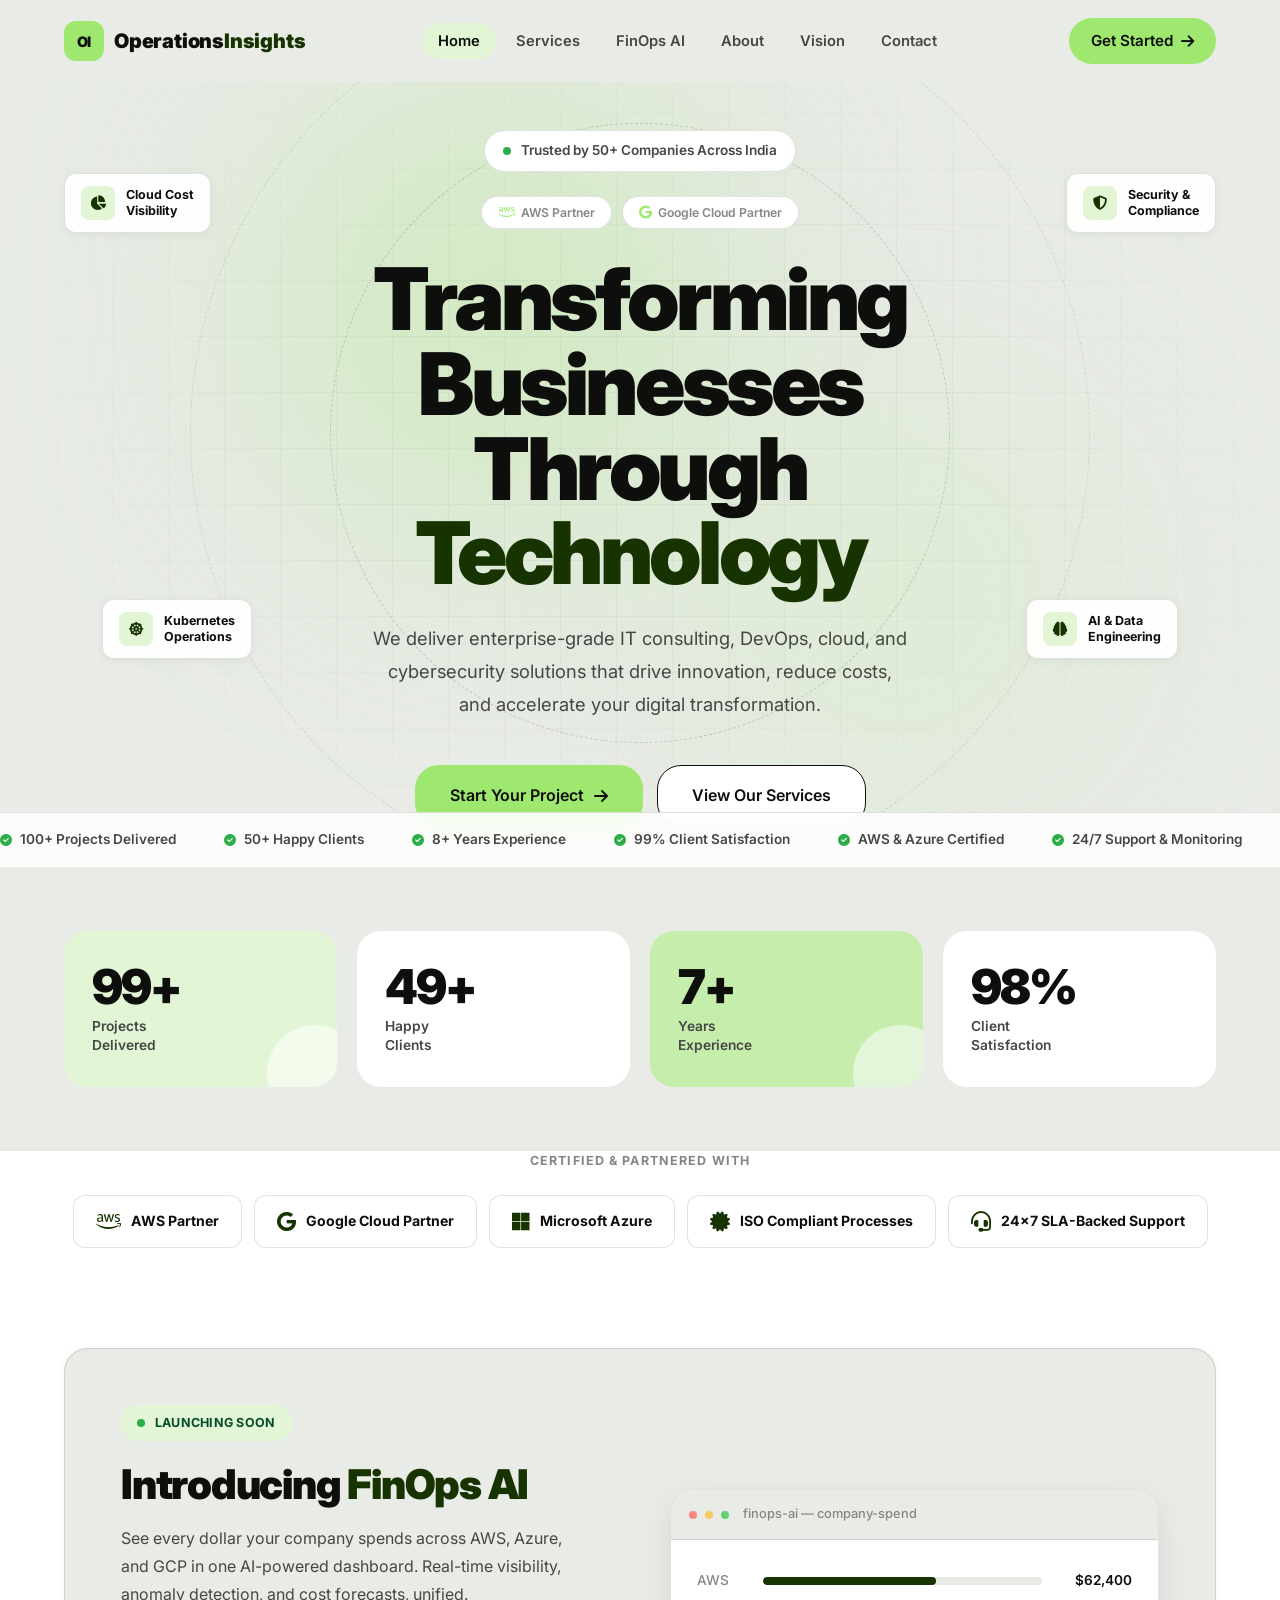
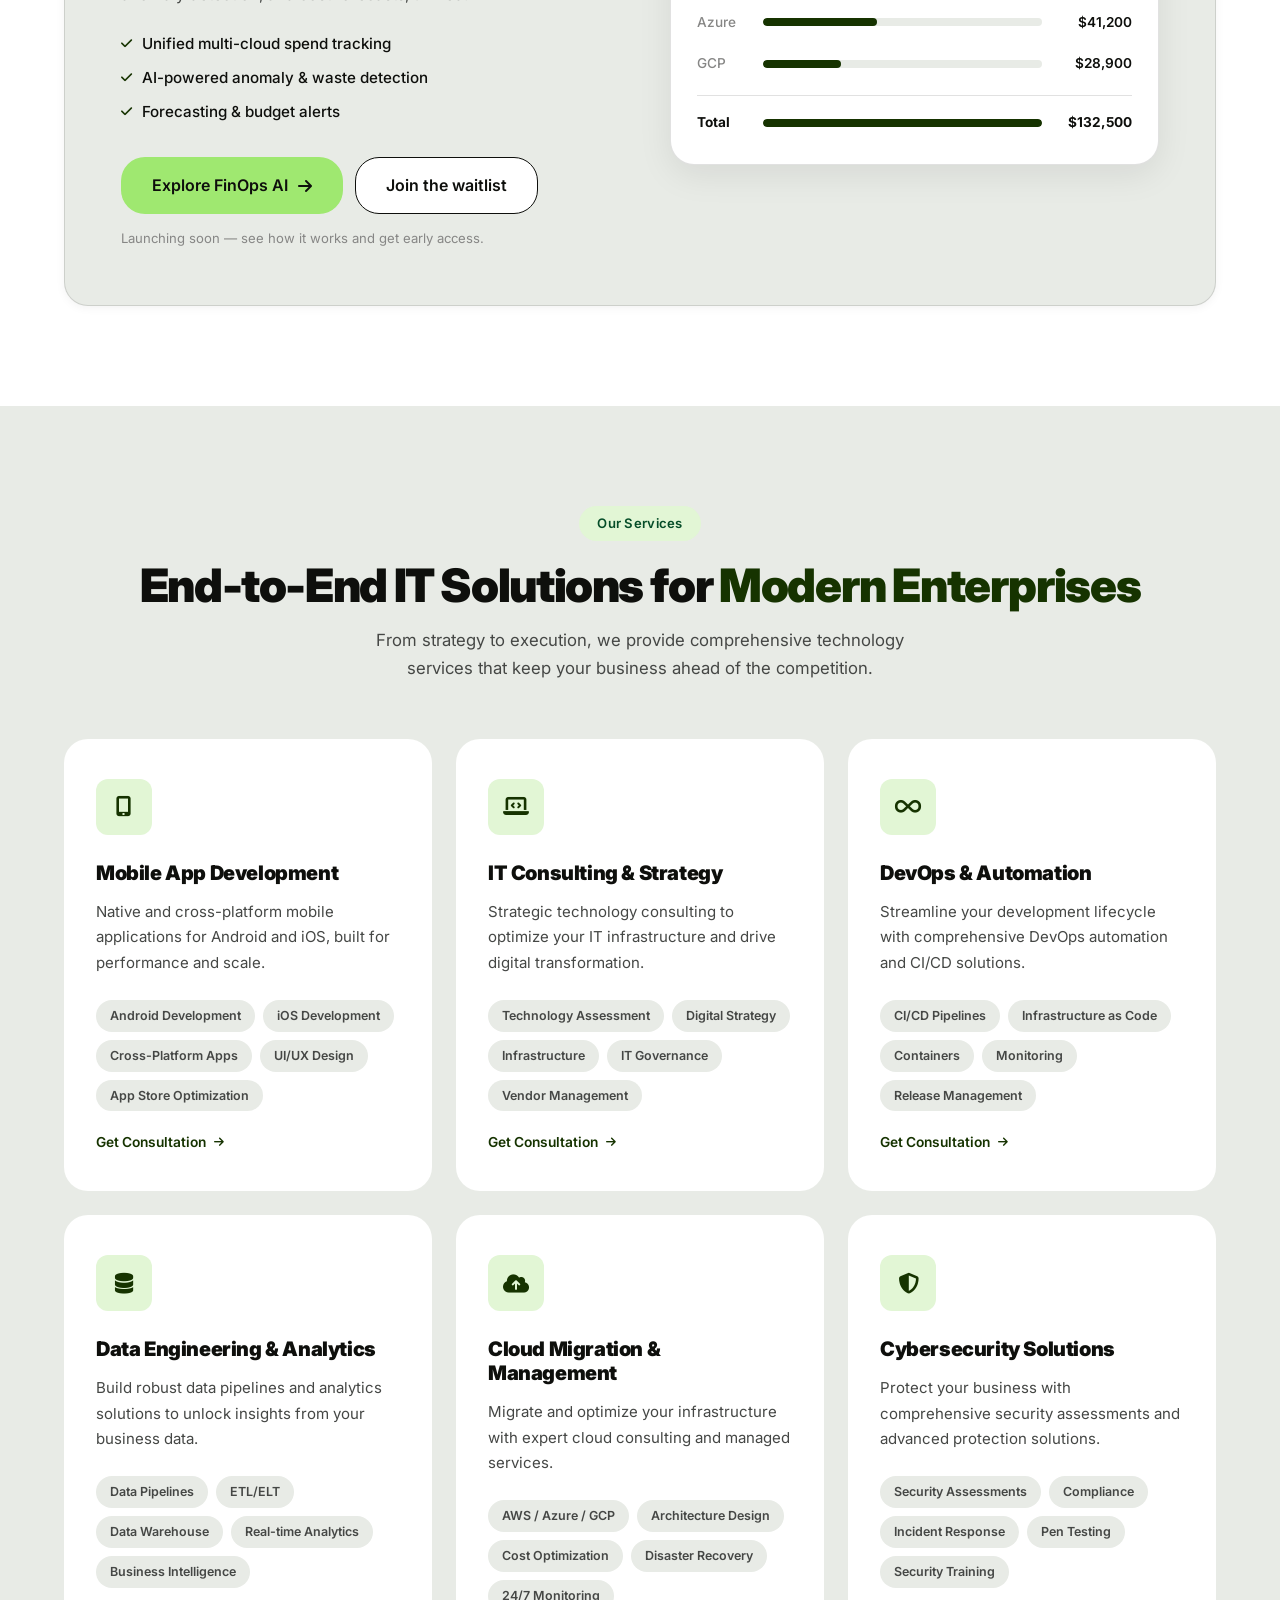
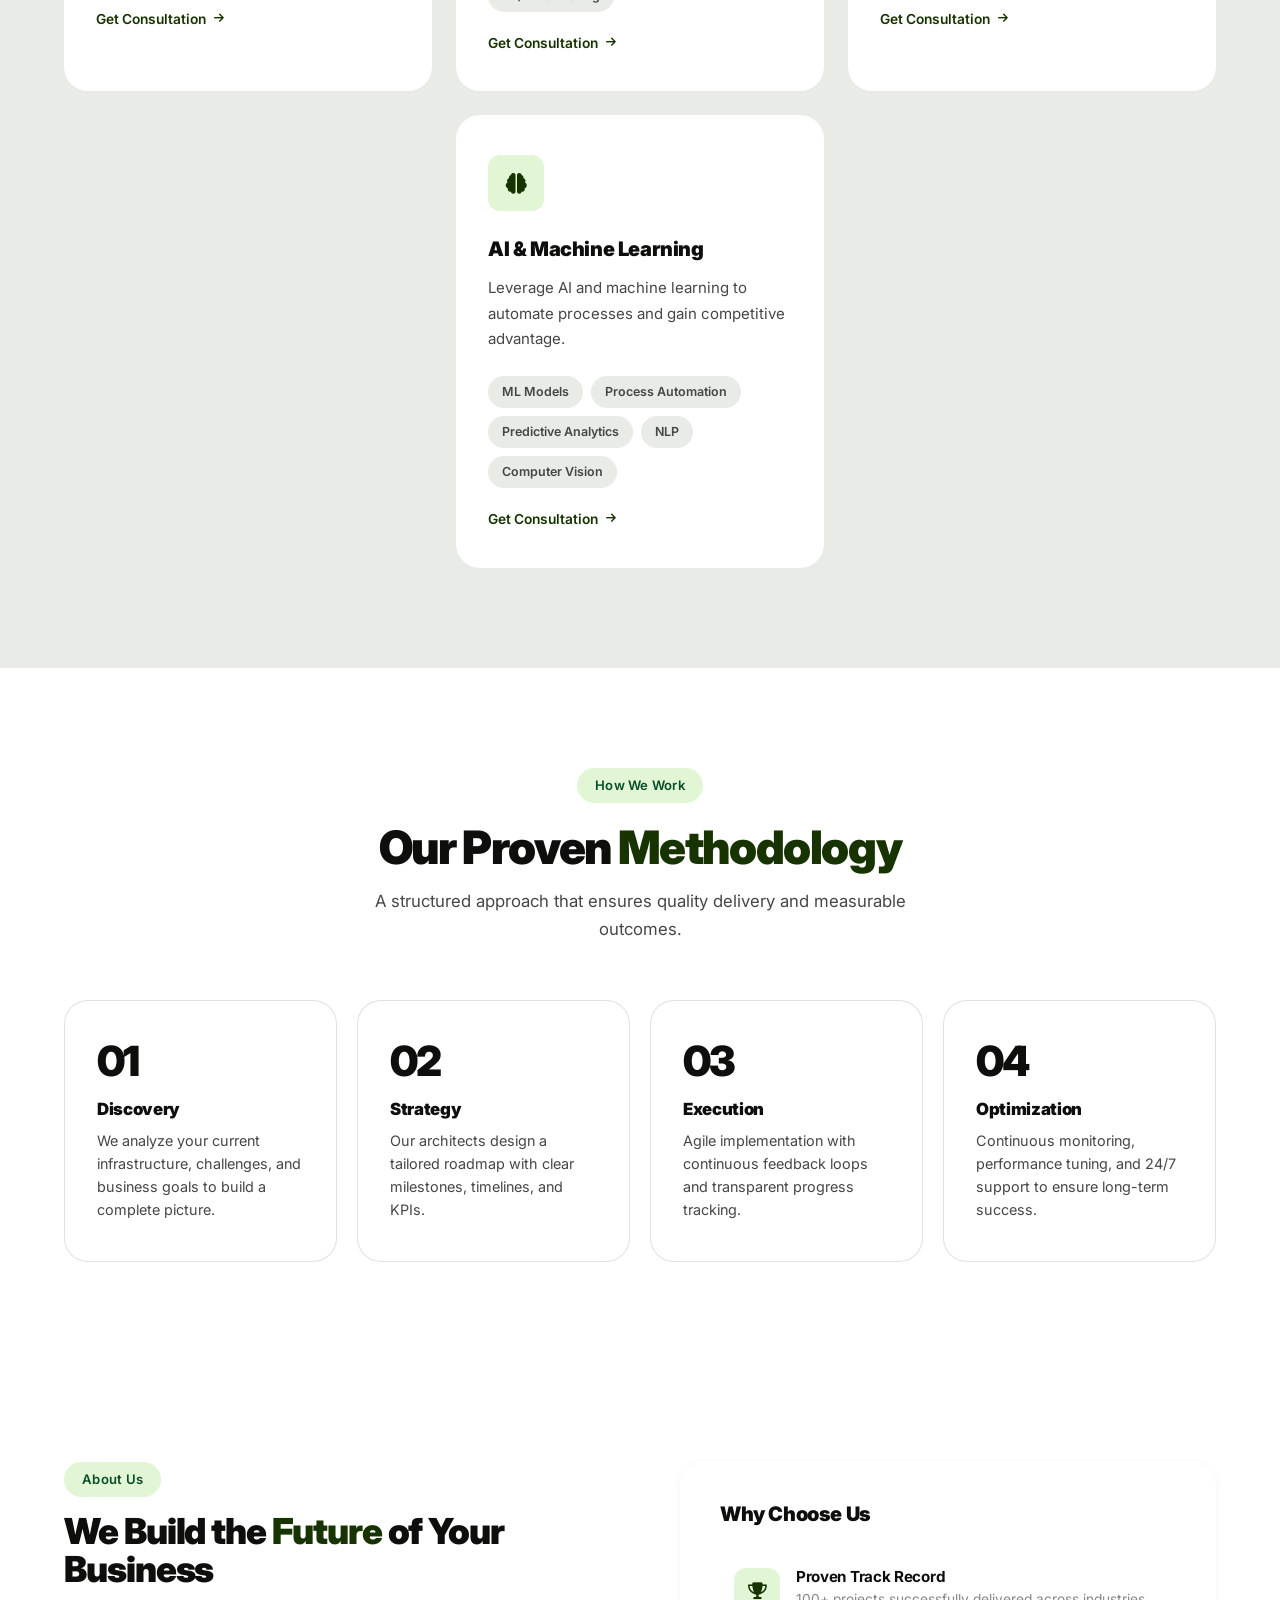
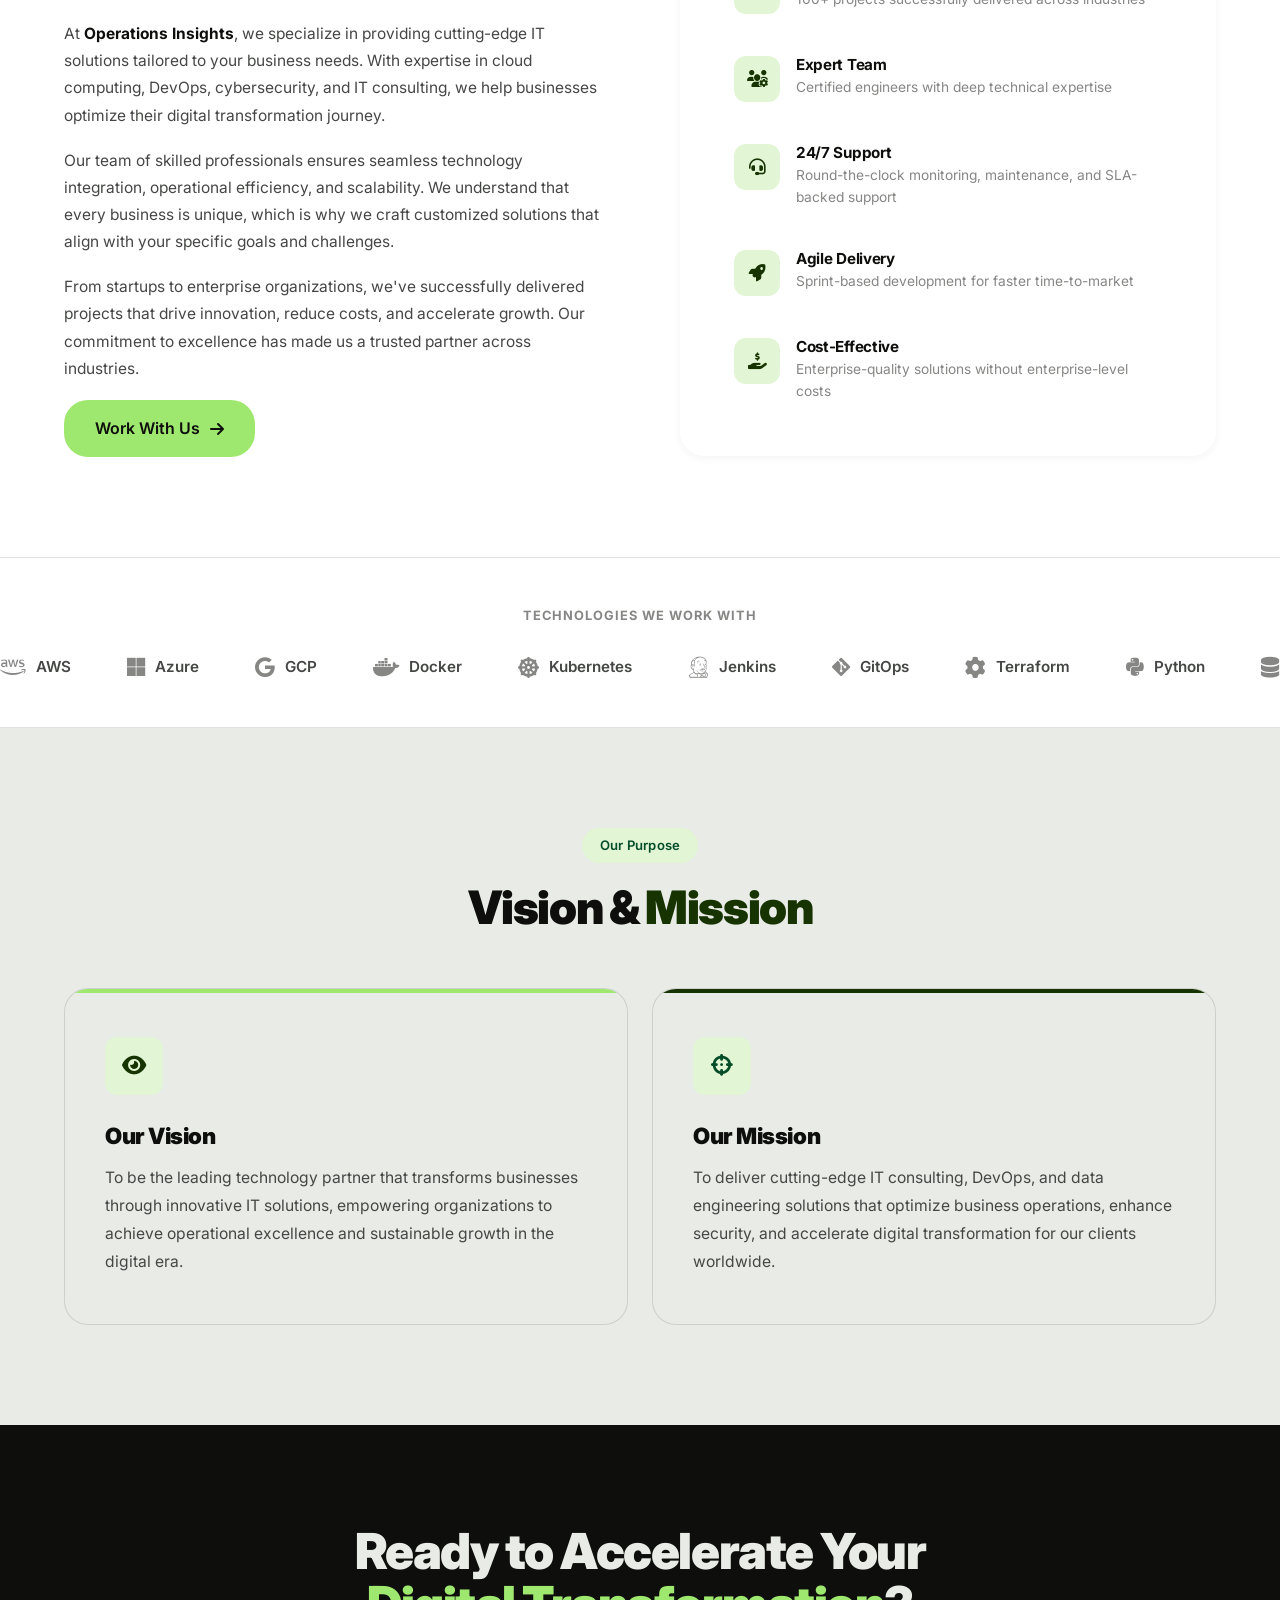
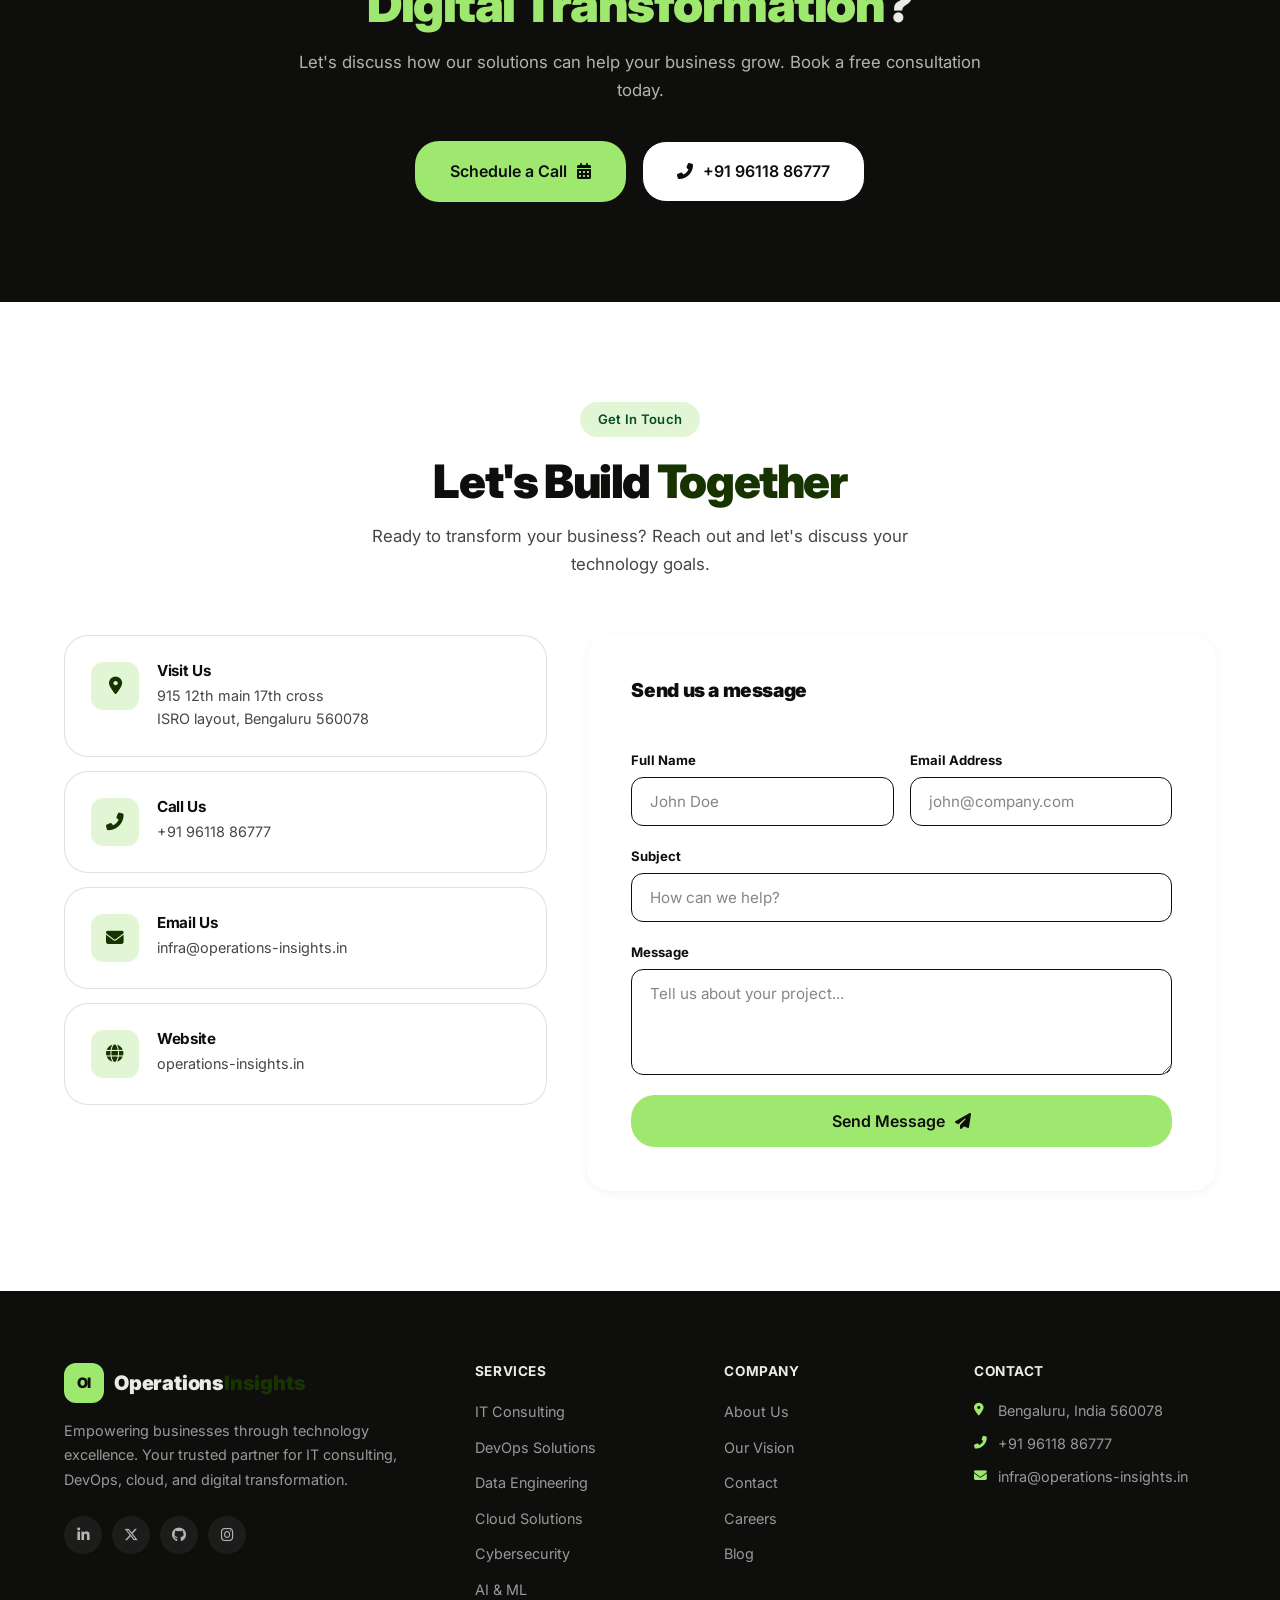
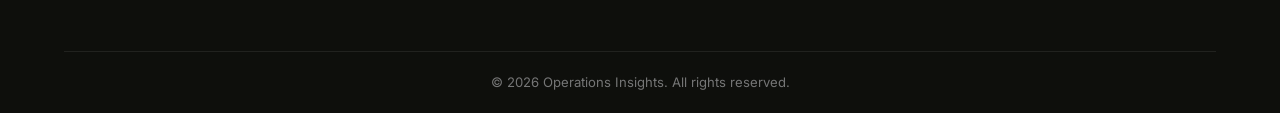
==== index.html @ db2a15f4 "Restyle site with the Wise-inspired design system Adopts the Wise DESIGN.md spec from voltagent/awes" ====
<!DOCTYPE html>
<html lang="en">
<head>
    <meta charset="UTF-8">
    <meta name="viewport" content="width=device-width, initial-scale=1.0">
    <title>Operations Insights | IT Consulting, DevOps, Cloud & Cybersecurity Solutions in Bengaluru</title>

    <!-- SEO Meta Tags -->
    <meta name="description" content="Operations Insights provides cutting-edge IT consulting, DevOps automation, cloud migration, cybersecurity, data engineering, mobile app development, and AI solutions. Trusted by 50+ clients across India. Based in Bengaluru.">
    <meta name="keywords" content="IT consulting Bengaluru, DevOps solutions India, cloud migration services, cybersecurity solutions, data engineering, mobile app development, Android iOS development, AI machine learning, digital transformation, CI/CD pipeline, AWS Azure GCP, infrastructure optimization">
    <meta name="author" content="Operations Insights">
    <meta name="robots" content="index, follow">
    <meta name="language" content="English">
    <meta name="revisit-after" content="7 days">

    <!-- Open Graph / Facebook -->
    <meta property="og:type" content="website">
    <meta property="og:title" content="Operations Insights | Advanced IT Solutions & Digital Transformation">
    <meta property="og:description" content="Empowering businesses through technology excellence. IT Consulting, DevOps, Cloud, Cybersecurity, Data Engineering & AI solutions.">
    <meta property="og:site_name" content="Operations Insights">
    <meta property="og:locale" content="en_IN">

    <!-- Twitter -->
    <meta name="twitter:card" content="summary_large_image">
    <meta name="twitter:title" content="Operations Insights | Advanced IT Solutions & Digital Transformation">
    <meta name="twitter:description" content="Empowering businesses through technology excellence. IT Consulting, DevOps, Cloud, Cybersecurity & AI solutions.">

    <!-- Canonical URL -->
    <link rel="canonical" href="https://operations-insights.in/">

    <!-- Favicon -->
    <link rel="icon" type="image/svg+xml" href="data:image/svg+xml,%3Csvg xmlns='http://www.w3.org/2000/svg' viewBox='0 0 32 32'%3E%3Crect width='32' height='32' rx='8' fill='%239fe870'/%3E%3Ctext x='50%25' y='57%25' dominant-baseline='middle' text-anchor='middle' font-family='Inter,sans-serif' font-size='15' font-weight='900' fill='%230e0f0c'%3EOI%3C/text%3E%3C/svg%3E">

    <!-- Preconnect for performance -->
    <link rel="preconnect" href="https://fonts.googleapis.com">
    <link rel="preconnect" href="https://fonts.gstatic.com" crossorigin>
    <link href="https://fonts.googleapis.com/css2?family=Inter:wght@400;500;600;700;900&display=swap" rel="stylesheet">
    <link rel="stylesheet" href="https://cdnjs.cloudflare.com/ajax/libs/font-awesome/6.5.1/css/all.min.css">
    <link rel="stylesheet" href="styles.css">

    <!-- Structured Data (JSON-LD) -->
    <script type="application/ld+json">
    {
        "@context": "https://schema.org",
        "@type": "Organization",
        "name": "Operations Insights",
        "description": "Advanced IT Solutions & Digital Transformation company based in Bengaluru, India",
        "url": "https://operations-insights.in",
        "logo": "https://operations-insights.in/logo.png",
        "contactPoint": {
            "@type": "ContactPoint",
            "telephone": "+91-96118-86777",
            "contactType": "customer service",
            "email": "infra@operations-insights.in",
            "areaServed": "IN",
            "availableLanguage": ["English", "Hindi"]
        },
        "address": {
            "@type": "PostalAddress",
            "streetAddress": "915 12th main 17th cross, ISRO layout",
            "addressLocality": "Bengaluru",
            "postalCode": "560078",
            "addressCountry": "IN"
        },
        "sameAs": [],
        "foundingDate": "2016",
        "numberOfEmployees": {
            "@type": "QuantitativeValue",
            "minValue": 10,
            "maxValue": 50
        },
        "serviceArea": {
            "@type": "GeoCircle",
            "geoMidpoint": {
                "@type": "GeoCoordinates",
                "latitude": 12.9716,
                "longitude": 77.5946
            }
        }
    }
    </script>

    <!-- Services Schema -->
    <script type="application/ld+json">
    {
        "@context": "https://schema.org",
        "@type": "ItemList",
        "name": "Operations Insights Services",
        "itemListElement": [
            { "@type": "Service", "position": 1, "name": "IT Consulting & Strategy", "description": "Technology assessment, digital transformation strategy, infrastructure optimization, governance, and vendor management." },
            { "@type": "Service", "position": 2, "name": "DevOps & Automation", "description": "CI/CD pipeline implementation, infrastructure as code, container orchestration, monitoring, and release management." },
            { "@type": "Service", "position": 3, "name": "Data Engineering & Analytics", "description": "Data pipeline development, ETL/ELT processes, data warehouse design, real-time analytics, and business intelligence." },
            { "@type": "Service", "position": 4, "name": "Cloud Migration & Management", "description": "AWS/Azure/GCP migration, cloud architecture design, cost optimization, disaster recovery, and 24/7 monitoring." },
            { "@type": "Service", "position": 5, "name": "Cybersecurity Solutions", "description": "Security assessments, compliance auditing, incident response, penetration testing, and security training." },
            { "@type": "Service", "position": 6, "name": "AI & Machine Learning", "description": "ML model development, process automation, predictive analytics, natural language processing, and computer vision." },
            { "@type": "Service", "position": 7, "name": "Mobile App Development", "description": "Native and cross-platform mobile applications for Android and iOS, UI/UX design, and app store optimization." }
        ]
    }
    </script>
</head>
<body>
    <!-- Cursor Glow -->
    <div class="cursor-glow" id="cursorGlow"></div>

    <!-- Navigation -->
    <nav class="navbar" id="navbar" role="navigation" aria-label="Main navigation">
        <div class="nav-container">
            <a href="#" class="logo" aria-label="Operations Insights Home">
                <div class="logo-icon">OI</div>
                <span class="logo-text">Operations<span class="highlight">Insights</span></span>
            </a>
            <ul class="nav-links" id="navLinks">
                <li><a href="#home" class="active">Home</a></li>
                <li><a href="#services">Services</a></li>
                <li><a href="finops-ai.html">FinOps AI</a></li>
                <li><a href="#about">About</a></li>
                <li><a href="#vision">Vision</a></li>
                <li><a href="#contact">Contact</a></li>
            </ul>
            <a href="#contact" class="nav-cta">
                <span>Get Started</span>
                <i class="fas fa-arrow-right"></i>
            </a>
            <button class="hamburger" id="hamburger" aria-label="Toggle menu" aria-expanded="false">
                <span></span><span></span><span></span>
            </button>
        </div>
    </nav>

    <!-- Hero Section -->
    <section class="hero" id="home">
        <div class="hero-bg">
            <div class="hero-gradient"></div>
            <div class="hero-grid"></div>
            <div class="hero-glow hero-glow-1"></div>
            <div class="hero-glow hero-glow-2"></div>
            <div class="hero-ring hero-ring-1"></div>
            <div class="hero-ring hero-ring-2"></div>
        </div>
        <div class="hero-floats" aria-hidden="true">
            <div class="float-card float-card-1">
                <span class="float-icon"><i class="fas fa-chart-pie"></i></span>
                <span class="float-label">Cloud Cost<br>Visibility</span>
            </div>
            <div class="float-card float-card-2">
                <span class="float-icon"><i class="fas fa-infinity"></i></span>
                <span class="float-label">DevOps<br>Automation</span>
            </div>
            <div class="float-card float-card-3">
                <span class="float-icon"><i class="fas fa-dharmachakra"></i></span>
                <span class="float-label">Kubernetes<br>Operations</span>
            </div>
            <div class="float-card float-card-4">
                <span class="float-icon"><i class="fas fa-shield-halved"></i></span>
                <span class="float-label">Security &amp;<br>Compliance</span>
            </div>
            <div class="float-card float-card-5">
                <span class="float-icon"><i class="fas fa-headset"></i></span>
                <span class="float-label">24&times;7 Managed<br>Support</span>
            </div>
            <div class="float-card float-card-6">
                <span class="float-icon"><i class="fas fa-brain"></i></span>
                <span class="float-label">AI &amp; Data<br>Engineering</span>
            </div>
        </div>
        <div class="hero-content">
            <div class="hero-badge" data-animate="fade-up">
                <div class="badge-dot"></div>
                Trusted by 50+ Companies Across India
            </div>
            <div class="partner-badges" data-animate="fade-up" data-delay="50">
                <span class="partner-badge"><i class="fab fa-aws"></i> AWS Partner</span>
                <span class="partner-badge"><i class="fab fa-google"></i> Google Cloud Partner</span>
            </div>
            <h1 data-animate="fade-up" data-delay="100">
                Transforming Businesses<br>Through <span class="gradient-text">Technology</span>
            </h1>
            <p class="hero-subtitle" data-animate="fade-up" data-delay="200">
                We deliver enterprise-grade IT consulting, DevOps, cloud, and cybersecurity solutions that drive innovation, reduce costs, and accelerate your digital transformation.
            </p>
            <div class="hero-actions" data-animate="fade-up" data-delay="300">
                <a href="#contact" class="btn btn-primary btn-lg">
                    Start Your Project
                    <i class="fas fa-arrow-right"></i>
                </a>
                <a href="#services" class="btn btn-glass btn-lg">
                    View Our Services
                </a>
            </div>
        </div>
        <!-- Marquee Trust Bar -->
        <div class="trust-bar">
            <div class="trust-bar-inner">
                <div class="marquee-track">
                    <div class="marquee-content">
                        <span class="trust-item"><i class="fas fa-check-circle"></i> 100+ Projects Delivered</span>
                        <span class="trust-item"><i class="fas fa-check-circle"></i> 50+ Happy Clients</span>
                        <span class="trust-item"><i class="fas fa-check-circle"></i> 8+ Years Experience</span>
                        <span class="trust-item"><i class="fas fa-check-circle"></i> 99% Client Satisfaction</span>
                        <span class="trust-item"><i class="fas fa-check-circle"></i> AWS & Azure Certified</span>
                        <span class="trust-item"><i class="fas fa-check-circle"></i> 24/7 Support & Monitoring</span>
                        <span class="trust-item"><i class="fas fa-check-circle"></i> ISO Compliant Processes</span>
                        <span class="trust-item"><i class="fas fa-check-circle"></i> 100+ Projects Delivered</span>
                        <span class="trust-item"><i class="fas fa-check-circle"></i> 50+ Happy Clients</span>
                        <span class="trust-item"><i class="fas fa-check-circle"></i> 8+ Years Experience</span>
                        <span class="trust-item"><i class="fas fa-check-circle"></i> 99% Client Satisfaction</span>
                        <span class="trust-item"><i class="fas fa-check-circle"></i> AWS & Azure Certified</span>
                        <span class="trust-item"><i class="fas fa-check-circle"></i> 24/7 Support & Monitoring</span>
                        <span class="trust-item"><i class="fas fa-check-circle"></i> ISO Compliant Processes</span>
                    </div>
                </div>
            </div>
        </div>
    </section>

    <!-- Stats Ribbon -->
    <section class="stats-ribbon" aria-label="Company statistics">
        <div class="container">
            <div class="stats-row" data-animate="fade-up">
                <div class="ribbon-stat">
                    <div class="ribbon-num"><span class="counter" data-count="100">0</span>+</div>
                    <div class="ribbon-label">Projects<br>Delivered</div>
                </div>
                <div class="ribbon-stat">
                    <div class="ribbon-num"><span class="counter" data-count="50">0</span>+</div>
                    <div class="ribbon-label">Happy<br>Clients</div>
                </div>
                <div class="ribbon-stat">
                    <div class="ribbon-num"><span class="counter" data-count="8">0</span>+</div>
                    <div class="ribbon-label">Years<br>Experience</div>
                </div>
                <div class="ribbon-stat">
                    <div class="ribbon-num"><span class="counter" data-count="99">0</span>%</div>
                    <div class="ribbon-label">Client<br>Satisfaction</div>
                </div>
            </div>
        </div>
    </section>

    <!-- Credentials Strip -->
    <section class="credentials" aria-label="Partnerships and certifications">
        <div class="container">
            <p class="credentials-label">Certified &amp; Partnered With</p>
            <div class="credentials-row" data-animate="fade-up">
                <div class="credential"><i class="fab fa-aws"></i><span>AWS Partner</span></div>
                <div class="credential"><i class="fab fa-google"></i><span>Google Cloud Partner</span></div>
                <div class="credential"><i class="fab fa-microsoft"></i><span>Microsoft Azure</span></div>
                <div class="credential"><i class="fas fa-certificate"></i><span>ISO Compliant Processes</span></div>
                <div class="credential"><i class="fas fa-headset"></i><span>24&times;7 SLA-Backed Support</span></div>
            </div>
        </div>
    </section>

    <!-- FinOps AI Product Teaser -->
    <section class="section finops" id="finops" aria-label="FinOps AI - launching soon">
        <div class="container">
            <div class="finops-panel finops-panel-link" data-animate="fade-up">
                <a href="finops-ai.html" class="finops-panel-hit" aria-label="Explore FinOps AI"></a>
                <div class="finops-left">
                    <span class="launch-badge"><span class="badge-dot"></span> Launching Soon</span>
                    <h2><a href="finops-ai.html" class="finops-title-link">Introducing <span class="gradient-text">FinOps AI</span></a></h2>
                    <p class="finops-desc">See every dollar your company spends across AWS, Azure, and GCP in one AI-powered dashboard. Real-time visibility, anomaly detection, and cost forecasts, unified.</p>
                    <ul class="finops-points">
                        <li><i class="fas fa-check"></i> Unified multi-cloud spend tracking</li>
                        <li><i class="fas fa-check"></i> AI-powered anomaly & waste detection</li>
                        <li><i class="fas fa-check"></i> Forecasting & budget alerts</li>
                    </ul>
                    <div class="finops-actions">
                        <a href="finops-ai.html" class="btn btn-primary">Explore FinOps AI <i class="fas fa-arrow-right"></i></a>
                        <a href="finops-ai.html#waitlist" class="btn btn-glass">Join the waitlist</a>
                    </div>
                    <p class="waitlist-note">Launching soon — see how it works and get early access.</p>
                </div>
                <div class="finops-right">
                    <div class="finops-mock">
                        <div class="finops-mock-header">
                            <span class="mock-dot mock-dot-1"></span>
                            <span class="mock-dot mock-dot-2"></span>
                            <span class="mock-dot mock-dot-3"></span>
                            <span class="mock-title">finops-ai — company-spend</span>
                        </div>
                        <div class="finops-mock-body">
                            <div class="mock-row">
                                <span class="mock-label">AWS</span>
                                <div class="mock-bar"><div class="mock-fill" data-width="62"></div></div>
                                <span class="mock-value">$62,400</span>
                            </div>
                            <div class="mock-row">
                                <span class="mock-label">Azure</span>
                                <div class="mock-bar"><div class="mock-fill" data-width="41"></div></div>
                                <span class="mock-value">$41,200</span>
                            </div>
                            <div class="mock-row">
                                <span class="mock-label">GCP</span>
                                <div class="mock-bar"><div class="mock-fill" data-width="28"></div></div>
                                <span class="mock-value">$28,900</span>
                            </div>
                            <div class="mock-row mock-row-total">
                                <span class="mock-label">Total</span>
                                <div class="mock-bar"><div class="mock-fill" data-width="100"></div></div>
                                <span class="mock-value">$132,500</span>
                            </div>
                        </div>
                    </div>
                </div>
            </div>
        </div>
    </section>

    <!-- Services Section -->
    <section class="section services" id="services" aria-label="Our services">
        <div class="container">
            <div class="section-header" data-animate="fade-up">
                <span class="section-tag">Our Services</span>
                <h2>End-to-End IT Solutions for <span class="gradient-text">Modern Enterprises</span></h2>
                <p class="section-desc">From strategy to execution, we provide comprehensive technology services that keep your business ahead of the competition.</p>
            </div>
            <div class="services-grid">
                <article class="service-card" data-animate="fade-up" data-delay="0">
                    <div class="service-card-inner">
                        <div class="service-icon-wrap"><i class="fas fa-mobile-alt"></i></div>
                        <h3>Mobile App Development</h3>
                        <p>Native and cross-platform mobile applications for Android and iOS, built for performance and scale.</p>
                        <ul class="service-tags">
                            <li>Android Development</li>
                            <li>iOS Development</li>
                            <li>Cross-Platform Apps</li>
                            <li>UI/UX Design</li>
                            <li>App Store Optimization</li>
                        </ul>
                        <a href="#contact" class="card-link">Get Consultation <i class="fas fa-arrow-right"></i></a>
                    </div>
                </article>
                <article class="service-card" data-animate="fade-up" data-delay="80">
                    <div class="service-card-inner">
                        <div class="service-icon-wrap"><i class="fas fa-laptop-code"></i></div>
                        <h3>IT Consulting & Strategy</h3>
                        <p>Strategic technology consulting to optimize your IT infrastructure and drive digital transformation.</p>
                        <ul class="service-tags">
                            <li>Technology Assessment</li>
                            <li>Digital Strategy</li>
                            <li>Infrastructure</li>
                            <li>IT Governance</li>
                            <li>Vendor Management</li>
                        </ul>
                        <a href="#contact" class="card-link">Get Consultation <i class="fas fa-arrow-right"></i></a>
                    </div>
                </article>
                <article class="service-card" data-animate="fade-up" data-delay="160">
                    <div class="service-card-inner">
                        <div class="service-icon-wrap"><i class="fas fa-infinity"></i></div>
                        <h3>DevOps & Automation</h3>
                        <p>Streamline your development lifecycle with comprehensive DevOps automation and CI/CD solutions.</p>
                        <ul class="service-tags">
                            <li>CI/CD Pipelines</li>
                            <li>Infrastructure as Code</li>
                            <li>Containers</li>
                            <li>Monitoring</li>
                            <li>Release Management</li>
                        </ul>
                        <a href="#contact" class="card-link">Get Consultation <i class="fas fa-arrow-right"></i></a>
                    </div>
                </article>
                <article class="service-card" data-animate="fade-up" data-delay="0">
                    <div class="service-card-inner">
                        <div class="service-icon-wrap"><i class="fas fa-database"></i></div>
                        <h3>Data Engineering & Analytics</h3>
                        <p>Build robust data pipelines and analytics solutions to unlock insights from your business data.</p>
                        <ul class="service-tags">
                            <li>Data Pipelines</li>
                            <li>ETL/ELT</li>
                            <li>Data Warehouse</li>
                            <li>Real-time Analytics</li>
                            <li>Business Intelligence</li>
                        </ul>
                        <a href="#contact" class="card-link">Get Consultation <i class="fas fa-arrow-right"></i></a>
                    </div>
                </article>
                <article class="service-card" data-animate="fade-up" data-delay="80">
                    <div class="service-card-inner">
                        <div class="service-icon-wrap"><i class="fas fa-cloud-upload-alt"></i></div>
                        <h3>Cloud Migration & Management</h3>
                        <p>Migrate and optimize your infrastructure with expert cloud consulting and managed services.</p>
                        <ul class="service-tags">
                            <li>AWS / Azure / GCP</li>
                            <li>Architecture Design</li>
                            <li>Cost Optimization</li>
                            <li>Disaster Recovery</li>
                            <li>24/7 Monitoring</li>
                        </ul>
                        <a href="#contact" class="card-link">Get Consultation <i class="fas fa-arrow-right"></i></a>
                    </div>
                </article>
                <article class="service-card" data-animate="fade-up" data-delay="160">
                    <div class="service-card-inner">
                        <div class="service-icon-wrap"><i class="fas fa-shield-alt"></i></div>
                        <h3>Cybersecurity Solutions</h3>
                        <p>Protect your business with comprehensive security assessments and advanced protection solutions.</p>
                        <ul class="service-tags">
                            <li>Security Assessments</li>
                            <li>Compliance</li>
                            <li>Incident Response</li>
                            <li>Pen Testing</li>
                            <li>Security Training</li>
                        </ul>
                        <a href="#contact" class="card-link">Get Consultation <i class="fas fa-arrow-right"></i></a>
                    </div>
                </article>
                <article class="service-card" data-animate="fade-up" data-delay="0">
                    <div class="service-card-inner">
                        <div class="service-icon-wrap"><i class="fas fa-brain"></i></div>
                        <h3>AI & Machine Learning</h3>
                        <p>Leverage AI and machine learning to automate processes and gain competitive advantage.</p>
                        <ul class="service-tags">
                            <li>ML Models</li>
                            <li>Process Automation</li>
                            <li>Predictive Analytics</li>
                            <li>NLP</li>
                            <li>Computer Vision</li>
                        </ul>
                        <a href="#contact" class="card-link">Get Consultation <i class="fas fa-arrow-right"></i></a>
                    </div>
                </article>
            </div>
        </div>
    </section>

    <!-- Process Section -->
    <section class="section process" aria-label="Our process">
        <div class="container">
            <div class="section-header" data-animate="fade-up">
                <span class="section-tag">How We Work</span>
                <h2>Our Proven <span class="gradient-text">Methodology</span></h2>
                <p class="section-desc">A structured approach that ensures quality delivery and measurable outcomes.</p>
            </div>
            <div class="process-grid" data-animate="fade-up" data-delay="100">
                <div class="process-step">
                    <div class="step-number">01</div>
                    <div class="step-line"></div>
                    <h4>Discovery</h4>
                    <p>We analyze your current infrastructure, challenges, and business goals to build a complete picture.</p>
                </div>
                <div class="process-step">
                    <div class="step-number">02</div>
                    <div class="step-line"></div>
                    <h4>Strategy</h4>
                    <p>Our architects design a tailored roadmap with clear milestones, timelines, and KPIs.</p>
                </div>
                <div class="process-step">
                    <div class="step-number">03</div>
                    <div class="step-line"></div>
                    <h4>Execution</h4>
                    <p>Agile implementation with continuous feedback loops and transparent progress tracking.</p>
                </div>
                <div class="process-step">
                    <div class="step-number">04</div>
                    <h4>Optimization</h4>
                    <p>Continuous monitoring, performance tuning, and 24/7 support to ensure long-term success.</p>
                </div>
            </div>
        </div>
    </section>

    <!-- About Section -->
    <section class="section about" id="about" aria-label="About us">
        <div class="container">
            <div class="about-grid">
                <div class="about-left" data-animate="fade-up">
                    <span class="section-tag">About Us</span>
                    <h2>We Build the <span class="gradient-text">Future</span> of Your Business</h2>
                    <div class="about-text">
                        <p>At <strong>Operations Insights</strong>, we specialize in providing cutting-edge IT solutions tailored to your business needs. With expertise in cloud computing, DevOps, cybersecurity, and IT consulting, we help businesses optimize their digital transformation journey.</p>
                        <p>Our team of skilled professionals ensures seamless technology integration, operational efficiency, and scalability. We understand that every business is unique, which is why we craft customized solutions that align with your specific goals and challenges.</p>
                        <p>From startups to enterprise organizations, we've successfully delivered projects that drive innovation, reduce costs, and accelerate growth. Our commitment to excellence has made us a trusted partner across industries.</p>
                    </div>
                    <a href="#contact" class="btn btn-primary">
                        Work With Us <i class="fas fa-arrow-right"></i>
                    </a>
                </div>
                <div class="about-right" data-animate="fade-up" data-delay="200">
                    <div class="why-choose">
                        <h3>Why Choose Us</h3>
                        <div class="choose-list">
                            <div class="choose-item">
                                <div class="choose-icon"><i class="fas fa-trophy"></i></div>
                                <div>
                                    <h4>Proven Track Record</h4>
                                    <p>100+ projects successfully delivered across industries</p>
                                </div>
                            </div>
                            <div class="choose-item">
                                <div class="choose-icon"><i class="fas fa-users-cog"></i></div>
                                <div>
                                    <h4>Expert Team</h4>
                                    <p>Certified engineers with deep technical expertise</p>
                                </div>
                            </div>
                            <div class="choose-item">
                                <div class="choose-icon"><i class="fas fa-headset"></i></div>
                                <div>
                                    <h4>24/7 Support</h4>
                                    <p>Round-the-clock monitoring, maintenance, and SLA-backed support</p>
                                </div>
                            </div>
                            <div class="choose-item">
                                <div class="choose-icon"><i class="fas fa-rocket"></i></div>
                                <div>
                                    <h4>Agile Delivery</h4>
                                    <p>Sprint-based development for faster time-to-market</p>
                                </div>
                            </div>
                            <div class="choose-item">
                                <div class="choose-icon"><i class="fas fa-hand-holding-usd"></i></div>
                                <div>
                                    <h4>Cost-Effective</h4>
                                    <p>Enterprise-quality solutions without enterprise-level costs</p>
                                </div>
                            </div>
                        </div>
                    </div>
                </div>
            </div>
        </div>
    </section>

    <!-- Tech Stack Marquee -->
    <section class="tech-marquee" aria-label="Technologies we use">
        <div class="container">
            <p class="tech-label">Technologies We Work With</p>
        </div>
        <div class="marquee-track">
            <div class="marquee-content tech-marquee-content">
                <span class="tech-item"><i class="fab fa-aws"></i> AWS</span>
                <span class="tech-item"><i class="fab fa-microsoft"></i> Azure</span>
                <span class="tech-item"><i class="fab fa-google"></i> GCP</span>
                <span class="tech-item"><i class="fab fa-docker"></i> Docker</span>
                <span class="tech-item"><i class="fas fa-dharmachakra"></i> Kubernetes</span>
                <span class="tech-item"><i class="fab fa-jenkins"></i> Jenkins</span>
                <span class="tech-item"><i class="fab fa-git-alt"></i> GitOps</span>
                <span class="tech-item"><i class="fas fa-cog"></i> Terraform</span>
                <span class="tech-item"><i class="fab fa-python"></i> Python</span>
                <span class="tech-item"><i class="fas fa-database"></i> PostgreSQL</span>
                <span class="tech-item"><i class="fas fa-fire"></i> Spark</span>
                <span class="tech-item"><i class="fas fa-chart-line"></i> Grafana</span>
                <span class="tech-item"><i class="fab fa-aws"></i> AWS</span>
                <span class="tech-item"><i class="fab fa-microsoft"></i> Azure</span>
                <span class="tech-item"><i class="fab fa-google"></i> GCP</span>
                <span class="tech-item"><i class="fab fa-docker"></i> Docker</span>
                <span class="tech-item"><i class="fas fa-dharmachakra"></i> Kubernetes</span>
                <span class="tech-item"><i class="fab fa-jenkins"></i> Jenkins</span>
                <span class="tech-item"><i class="fab fa-git-alt"></i> GitOps</span>
                <span class="tech-item"><i class="fas fa-cog"></i> Terraform</span>
                <span class="tech-item"><i class="fab fa-python"></i> Python</span>
                <span class="tech-item"><i class="fas fa-database"></i> PostgreSQL</span>
                <span class="tech-item"><i class="fas fa-fire"></i> Spark</span>
                <span class="tech-item"><i class="fas fa-chart-line"></i> Grafana</span>
            </div>
        </div>
    </section>

    <!-- Vision & Mission -->
    <section class="section vision-mission" id="vision" aria-label="Vision and Mission">
        <div class="container">
            <div class="section-header" data-animate="fade-up">
                <span class="section-tag">Our Purpose</span>
                <h2>Vision & <span class="gradient-text">Mission</span></h2>
            </div>
            <div class="vm-grid">
                <div class="vm-card" data-animate="fade-up" data-delay="0">
                    <div class="vm-accent"></div>
                    <div class="vm-icon"><i class="fas fa-eye"></i></div>
                    <h3>Our Vision</h3>
                    <p>To be the leading technology partner that transforms businesses through innovative IT solutions, empowering organizations to achieve operational excellence and sustainable growth in the digital era.</p>
                </div>
                <div class="vm-card" data-animate="fade-up" data-delay="150">
                    <div class="vm-accent mission-accent"></div>
                    <div class="vm-icon mission-icon"><i class="fas fa-crosshairs"></i></div>
                    <h3>Our Mission</h3>
                    <p>To deliver cutting-edge IT consulting, DevOps, and data engineering solutions that optimize business operations, enhance security, and accelerate digital transformation for our clients worldwide.</p>
                </div>
            </div>
        </div>
    </section>

    <!-- CTA Banner -->
    <section class="cta-banner" aria-label="Call to action">
        <div class="container">
            <div class="cta-content" data-animate="fade-up">
                <h2>Ready to Accelerate Your <span class="gradient-text">Digital Transformation</span>?</h2>
                <p>Let's discuss how our solutions can help your business grow. Book a free consultation today.</p>
                <div class="cta-actions">
                    <a href="#contact" class="btn btn-primary btn-lg">
                        Schedule a Call <i class="fas fa-calendar-alt"></i>
                    </a>
                    <a href="tel:+919611886777" class="btn btn-glass btn-lg">
                        <i class="fas fa-phone-alt"></i> +91 96118 86777
                    </a>
                </div>
            </div>
        </div>
    </section>

    <!-- Contact Section -->
    <section class="section contact" id="contact" aria-label="Contact us">
        <div class="container">
            <div class="section-header" data-animate="fade-up">
                <span class="section-tag">Get In Touch</span>
                <h2>Let's Build <span class="gradient-text">Together</span></h2>
                <p class="section-desc">Ready to transform your business? Reach out and let's discuss your technology goals.</p>
            </div>
            <div class="contact-layout">
                <div class="contact-info" data-animate="fade-up">
                    <div class="info-card">
                        <div class="info-icon"><i class="fas fa-map-marker-alt"></i></div>
                        <div class="info-content">
                            <h4>Visit Us</h4>
                            <p>915 12th main 17th cross<br>ISRO layout, Bengaluru 560078</p>
                        </div>
                    </div>
                    <div class="info-card">
                        <div class="info-icon"><i class="fas fa-phone-alt"></i></div>
                        <div class="info-content">
                            <h4>Call Us</h4>
                            <p><a href="tel:+919611886777">+91 96118 86777</a></p>
                        </div>
                    </div>
                    <div class="info-card">
                        <div class="info-icon"><i class="fas fa-envelope"></i></div>
                        <div class="info-content">
                            <h4>Email Us</h4>
                            <p><a href="mailto:infra@operations-insights.in">infra@operations-insights.in</a></p>
                        </div>
                    </div>
                    <div class="info-card">
                        <div class="info-icon"><i class="fas fa-globe"></i></div>
                        <div class="info-content">
                            <h4>Website</h4>
                            <p>operations-insights.in</p>
                        </div>
                    </div>
                </div>
                <div class="contact-form-wrap" data-animate="fade-up" data-delay="200">
                    <form class="contact-form" id="contactForm">
                        <h3>Send us a message</h3>
                        <div class="form-row">
                            <div class="form-group">
                                <label for="name">Full Name</label>
                                <input type="text" id="name" name="name" placeholder="John Doe" required autocomplete="name">
                            </div>
                            <div class="form-group">
                                <label for="email">Email Address</label>
                                <input type="email" id="email" name="email" placeholder="john@company.com" required autocomplete="email">
                            </div>
                        </div>
                        <div class="form-group">
                            <label for="subject">Subject</label>
                            <input type="text" id="subject" name="subject" placeholder="How can we help?">
                        </div>
                        <div class="form-group">
                            <label for="message">Message</label>
                            <textarea id="message" name="message" rows="4" placeholder="Tell us about your project..." required></textarea>
                        </div>
                        <button type="submit" class="btn btn-primary btn-full">
                            Send Message <i class="fas fa-paper-plane"></i>
                        </button>
                    </form>
                </div>
            </div>
        </div>
    </section>

    <!-- Footer -->
    <footer class="footer" role="contentinfo">
        <div class="container">
            <div class="footer-top">
                <div class="footer-brand">
                    <a href="#" class="logo" aria-label="Operations Insights">
                        <div class="logo-icon">OI</div>
                        <span class="logo-text">Operations<span class="highlight">Insights</span></span>
                    </a>
                    <p>Empowering businesses through technology excellence. Your trusted partner for IT consulting, DevOps, cloud, and digital transformation.</p>
                    <div class="social-links">
                        <a href="#" aria-label="LinkedIn"><i class="fab fa-linkedin-in"></i></a>
                        <a href="#" aria-label="Twitter"><i class="fab fa-x-twitter"></i></a>
                        <a href="#" aria-label="GitHub"><i class="fab fa-github"></i></a>
                        <a href="#" aria-label="Instagram"><i class="fab fa-instagram"></i></a>
                    </div>
                </div>
                <div class="footer-col">
                    <h4>Services</h4>
                    <ul>
                        <li><a href="#services">IT Consulting</a></li>
                        <li><a href="#services">DevOps Solutions</a></li>
                        <li><a href="#services">Data Engineering</a></li>
                        <li><a href="#services">Cloud Solutions</a></li>
                        <li><a href="#services">Cybersecurity</a></li>
                        <li><a href="#services">AI & ML</a></li>
                    </ul>
                </div>
                <div class="footer-col">
                    <h4>Company</h4>
                    <ul>
                        <li><a href="#about">About Us</a></li>
                        <li><a href="#vision">Our Vision</a></li>
                        <li><a href="#contact">Contact</a></li>
                        <li><a href="#">Careers</a></li>
                        <li><a href="#">Blog</a></li>
                    </ul>
                </div>
                <div class="footer-col">
                    <h4>Contact</h4>
                    <ul class="footer-contact-list">
                        <li><i class="fas fa-map-marker-alt"></i> Bengaluru, India 560078</li>
                        <li><i class="fas fa-phone-alt"></i> +91 96118 86777</li>
                        <li><i class="fas fa-envelope"></i> infra@operations-insights.in</li>
                    </ul>
                </div>
            </div>
            <div class="footer-bottom">
                <p>&copy; 2026 Operations Insights. All rights reserved.</p>
            </div>
        </div>
    </footer>

    <script src="script.js"></script>
</body>
</html>
---- styles.css ----
/* ===== Design Tokens — Wise-inspired (see .claude/skills/wise-design) ===== */
:root {
    /* surfaces */
    --bg-primary: #ffffff;          /* cards */
    --bg-secondary: #e8ebe6;        /* pale sage ground */
    --bg-card: #ffffff;
    --bg-dark: #0e0f0c;             /* warm near-black */
    --bg-forest: #163300;

    --border-color: rgba(14, 15, 12, 0.12);
    --border-hover: #0e0f0c;

    /* type colours */
    --text-dark: #0e0f0c;
    --text-body: #454745;
    --text-muted: #868685;
    --text-on-dark: #e8ebe6;

    /* accent — actions only */
    --accent: #9fe870;
    --accent-2: #163300;
    --accent-active: #cdffad;
    --accent-pale: #e2f6d5;
    --accent-neutral: #c5edab;
    --accent-dim: #e2f6d5;
    --accent-border: rgba(14, 15, 12, 0.14);
    --accent-ink: #0e0f0c;          /* text on lime */

    /* semantic */
    --positive: #2ead4b;
    --positive-deep: #054d28;
    --warning: #ffd11a;
    --negative: #d03238;

    --gradient-brand: none;

    --font-display: 'Inter', 'Helvetica Neue', Arial, sans-serif;
    --font-sans: 'Inter', 'Helvetica Neue', Arial, sans-serif;

    /* signature 24px card/button radius — never sharp */
    --radius-sm: 8px;
    --radius-md: 12px;
    --radius-lg: 24px;
    --radius-xl: 24px;
    --radius-full: 9999px;

    --shadow-sm: none;
    --shadow-md: 0 2px 10px rgba(14, 15, 12, 0.05);
    --shadow-lg: 0 10px 34px rgba(14, 15, 12, 0.08);
    --transition: all 0.2s cubic-bezier(0.4, 0, 0.2, 1);
}

/* ===== Reset ===== */
*, *::before, *::after {
    margin: 0;
    padding: 0;
    box-sizing: border-box;
}

html {
    scroll-behavior: smooth;
    scroll-padding-top: 90px;
}

body {
    font-family: var(--font-sans);
    background: var(--bg-secondary);
    color: var(--text-body);
    line-height: 1.6;
    overflow-x: hidden;
    -webkit-font-smoothing: antialiased;
}

.container {
    max-width: 1200px;
    margin: 0 auto;
    padding: 0 24px;
}

.section {
    padding: 100px 0;
    position: relative;
}

/* ===== Cursor Glow ===== */
.cursor-glow {
    position: fixed;
    width: 500px;
    height: 500px;
    border-radius: 50%;
    pointer-events: none;
    z-index: 0;
    background: radial-gradient(circle, rgba(159, 232, 112, 0.16), transparent 70%);
    transform: translate(-50%, -50%);
    transition: opacity 0.3s;
}

/* ===== Typography ===== */
h1, h2, h3, h4 {
    font-family: var(--font-display);
    font-weight: 900;
    line-height: 1.05;
    letter-spacing: -0.03em;
    color: var(--text-dark);
}

h3, h4 { line-height: 1.2; letter-spacing: -0.02em; }

.gradient-text {
    color: var(--accent-2);
    -webkit-text-fill-color: currentColor;
}

.section-header {
    text-align: center;
    margin-bottom: 56px;
}

.section-tag {
    display: inline-flex;
    align-items: center;
    padding: 7px 18px;
    background: var(--accent-pale);
    border: none;
    border-radius: var(--radius-full);
    font-size: 0.82rem;
    font-weight: 600;
    color: var(--positive-deep);
    margin-bottom: 20px;
    letter-spacing: 0.02em;
}

.section-header h2 {
    font-size: clamp(2rem, 3.6vw, 2.9rem);
    margin-bottom: 16px;
}

.section-desc {
    color: var(--text-body);
    font-size: 1.05rem;
    max-width: 540px;
    margin: 0 auto;
    line-height: 1.7;
}

/* ===== Buttons ===== */
.btn {
    display: inline-flex;
    align-items: center;
    gap: 10px;
    padding: 15px 30px;
    border-radius: var(--radius-lg);
    font-size: 1rem;
    font-weight: 600;
    font-family: var(--font-sans);
    text-decoration: none;
    transition: var(--transition);
    cursor: pointer;
    border: 1px solid transparent;
    position: relative;
}

.btn-primary {
    background: var(--accent);
    color: var(--accent-ink);
}

.btn-primary:hover {
    background: var(--accent-active);
}

.btn-glass {
    background: var(--bg-primary);
    color: var(--text-dark);
    border: 1px solid var(--text-dark);
}

.btn-glass:hover {
    background: var(--bg-secondary);
    color: var(--text-dark);
}

.btn-full {
    width: 100%;
    justify-content: center;
}

/* ===== Navbar ===== */
.navbar {
    position: fixed;
    top: 0;
    left: 0;
    right: 0;
    z-index: 100;
    padding: 18px 0;
    transition: var(--transition);
    background: var(--bg-secondary);
}

.navbar.scrolled {
    padding: 12px 0;
    box-shadow: var(--shadow-sm);
    border-bottom: 1px solid var(--border-color);
}

.nav-container {
    max-width: 1200px;
    margin: 0 auto;
    padding: 0 24px;
    display: flex;
    align-items: center;
    justify-content: space-between;
}

.logo {
    display: flex;
    align-items: center;
    gap: 10px;
    text-decoration: none;
    color: var(--text-dark);
}

.logo-icon {
    width: 40px;
    height: 40px;
    background: var(--accent);
    border-radius: var(--radius-md);
    display: flex;
    align-items: center;
    justify-content: center;
    font-family: var(--font-display);
    font-weight: 900;
    font-size: 0.9rem;
    color: var(--accent-ink);
    letter-spacing: -0.02em;
}

.logo-text {
    font-family: var(--font-display);
    font-size: 1.25rem;
    font-weight: 900;
    letter-spacing: -0.01em;
}

.logo-text .highlight { color: var(--accent-2); }

.nav-links {
    display: flex;
    list-style: none;
    gap: 4px;
}

.nav-links a {
    text-decoration: none;
    color: var(--text-body);
    font-size: 0.92rem;
    font-weight: 600;
    padding: 9px 16px;
    border-radius: var(--radius-full);
    transition: var(--transition);
}

.nav-links a:hover,
.nav-links a.active {
    color: var(--text-dark);
    background: var(--accent-pale);
}

.nav-cta {
    display: inline-flex;
    align-items: center;
    gap: 8px;
    text-decoration: none;
    padding: 11px 22px;
    background: var(--accent);
    color: var(--accent-ink);
    border-radius: var(--radius-lg);
    font-weight: 600;
    font-size: 0.95rem;
    transition: var(--transition);
}

.nav-cta:hover {
    background: var(--accent-active);
}

.hamburger {
    display: none;
    flex-direction: column;
    justify-content: center;
    align-items: center;
    gap: 5px;
    background: none;
    border: none;
    cursor: pointer;
    /* keep the visual bars small but give a 44px touch target */
    width: 44px;
    height: 44px;
    margin-right: -10px;
    padding: 0;
}

.hamburger span {
    width: 22px;
    height: 2px;
    background: var(--text-dark);
    border-radius: 2px;
    transition: var(--transition);
}

.hamburger.active span:nth-child(1) {
    transform: rotate(45deg) translate(5px, 5px);
}
.hamburger.active span:nth-child(2) {
    opacity: 0;
}
.hamburger.active span:nth-child(3) {
    transform: rotate(-45deg) translate(5px, -5px);
}

/* ===== Hero ===== */
.hero {
    position: relative;
    min-height: 92vh;
    display: flex;
    flex-direction: column;
    align-items: center;
    justify-content: center;
    overflow: hidden;
    background: var(--bg-secondary);
}

.hero-bg {
    position: absolute;
    inset: 0;
    z-index: 0;
}

.hero-gradient {
    position: absolute;
    inset: 0;
    background: none;
}

.hero-grid {
    position: absolute;
    inset: 0;
    background-image:
        linear-gradient(rgba(14, 15, 12, 0.04) 1px, transparent 1px),
        linear-gradient(90deg, rgba(14, 15, 12, 0.04) 1px, transparent 1px);
    background-size: 56px 56px;
    mask-image: radial-gradient(ellipse at center, black 30%, transparent 80%);
    -webkit-mask-image: radial-gradient(ellipse at center, black 30%, transparent 80%);
}

.hero-glow {
    position: absolute;
    border-radius: 50%;
    filter: blur(120px);
    animation: glowPulse 8s ease-in-out infinite alternate;
}

.hero-glow-1 {
    width: 480px;
    height: 480px;
    background: rgba(159, 232, 112, 0.30);
    top: 8%;
    left: 20%;
}

.hero-glow-2 {
    width: 380px;
    height: 380px;
    background: rgba(197, 237, 171, 0.35);
    bottom: 10%;
    right: 15%;
    animation-delay: -4s;
}

@keyframes glowPulse {
    0% { opacity: 0.6; transform: scale(1); }
    100% { opacity: 1; transform: scale(1.1); }
}

.hero-ring {
    position: absolute;
    top: 50%;
    left: 50%;
    transform: translate(-50%, -50%);
    border-radius: 50%;
    border: 1px dashed rgba(14, 15, 12, 0.16);
}

.hero-ring-1 {
    width: 620px;
    height: 620px;
}

.hero-ring-2 {
    width: 900px;
    height: 900px;
    border-color: rgba(14, 15, 12, 0.10);
}

.hero-floats {
    position: absolute;
    inset: 0;
    z-index: 1;
    pointer-events: none;
}

.float-card {
    position: absolute;
    display: flex;
    align-items: center;
    gap: 11px;
    padding: 12px 16px;
    background: rgba(255, 255, 255, 0.92);
    backdrop-filter: blur(8px);
    border: 1px solid var(--border-color);
    border-radius: var(--radius-md);
    box-shadow: var(--shadow-md);
    animation: drift 7s ease-in-out infinite alternate;
}

.float-icon {
    width: 34px;
    height: 34px;
    flex-shrink: 0;
    border-radius: var(--radius-sm);
    background: var(--accent-pale);
    color: var(--accent-2);
    display: flex;
    align-items: center;
    justify-content: center;
    font-size: 0.9rem;
}

.float-label {
    font-size: 0.78rem;
    font-weight: 700;
    color: var(--text-dark);
    line-height: 1.3;
    white-space: nowrap;
}

.float-card-1 { top: 26%; left: 5%; animation-delay: 0s; }
.float-card-2 { top: 46%; left: 3%; animation-delay: -1.4s; }
.float-card-3 { bottom: 24%; left: 8%; animation-delay: -2.8s; }
.float-card-4 { top: 24%; right: 5%; animation-delay: -0.7s; }
.float-card-5 { top: 45%; right: 3%; animation-delay: -2.1s; }
.float-card-6 { bottom: 24%; right: 8%; animation-delay: -3.5s; }

.float-card-2 .float-icon,
.float-card-5 .float-icon {
    background: var(--accent-pale);
    color: var(--accent-2);
}

@keyframes drift {
    0% { transform: translateY(0); }
    100% { transform: translateY(-14px); }
}

.hero-content {
    position: relative;
    z-index: 2;
    text-align: center;
    padding: 130px 24px 40px;
    max-width: 820px;
}

.hero-badge {
    display: inline-flex;
    align-items: center;
    gap: 10px;
    padding: 9px 18px;
    background: var(--bg-primary);
    border: 1px solid var(--border-color);
    border-radius: var(--radius-full);
    font-size: 0.85rem;
    font-weight: 600;
    color: var(--text-body);
    margin-bottom: 24px;
    box-shadow: var(--shadow-sm);
}

.badge-dot {
    width: 8px;
    height: 8px;
    background: var(--positive);
    border-radius: 50%;
    animation: pulse 2s ease-in-out infinite;
}

@keyframes pulse {
    0%, 100% { opacity: 1; box-shadow: 0 0 0 0 rgba(46, 173, 75, 0.4); }
    50% { opacity: 0.8; box-shadow: 0 0 0 8px rgba(46, 173, 75, 0); }
}

.partner-badges {
    display: flex;
    justify-content: center;
    flex-wrap: wrap;
    gap: 10px;
    margin-bottom: 28px;
}

.partner-badge {
    display: inline-flex;
    align-items: center;
    gap: 6px;
    padding: 6px 16px;
    background: var(--bg-primary);
    border: 1px solid var(--border-color);
    border-radius: var(--radius-full);
    font-size: 0.76rem;
    font-weight: 600;
    color: var(--text-muted);
    box-shadow: var(--shadow-sm);
}

.partner-badge i {
    font-size: 0.85rem;
    color: var(--accent);
}

.hero h1 {
    font-size: clamp(2.8rem, 7vw, 5.4rem);
    font-weight: 900;
    letter-spacing: -0.04em;
    margin-bottom: 26px;
    line-height: 0.98;
}

.hero-subtitle {
    font-size: clamp(1rem, 1.8vw, 1.15rem);
    color: var(--text-body);
    max-width: 540px;
    margin: 0 auto 44px;
    line-height: 1.8;
    font-weight: 400;
}

.hero-actions {
    display: flex;
    gap: 14px;
    justify-content: center;
    flex-wrap: wrap;
}

/* ===== FinOps AI Teaser ===== */
.finops {
    background: var(--bg-primary);
    padding-top: 60px;
}

.finops-panel {
    display: grid;
    grid-template-columns: 1fr 1fr;
    gap: 60px;
    align-items: center;
    border: 1px solid var(--border-color);
    border-radius: var(--radius-xl);
    padding: 56px;
    background: var(--bg-secondary);
    position: relative;
    overflow: hidden;
    box-shadow: var(--shadow-md);
}



.launch-badge {
    display: inline-flex;
    align-items: center;
    gap: 10px;
    padding: 8px 16px;
    background: var(--accent-pale);
    border: none;
    border-radius: var(--radius-full);
    font-size: 0.78rem;
    font-weight: 700;
    color: var(--positive-deep);
    letter-spacing: 0.02em;
    text-transform: uppercase;
    margin-bottom: 22px;
}

.finops-left h2 {
    font-size: clamp(1.9rem, 3.2vw, 2.6rem);
    margin-bottom: 18px;
}

.finops-desc {
    color: var(--text-body);
    font-size: 1rem;
    line-height: 1.75;
    max-width: 460px;
    margin-bottom: 24px;
}

.finops-points {
    list-style: none;
    display: flex;
    flex-direction: column;
    gap: 10px;
    margin-bottom: 32px;
}

.finops-points li {
    display: flex;
    align-items: center;
    gap: 10px;
    color: var(--text-dark);
    font-size: 0.95rem;
    font-weight: 500;
}

.finops-points i {
    color: var(--accent-2);
    font-size: 0.8rem;
}

.waitlist-form {
    display: flex;
    flex-direction: column;
    gap: 12px;
    max-width: 460px;
    margin-bottom: 12px;
}

.waitlist-row {
    display: grid;
    grid-template-columns: 1fr 1fr;
    gap: 12px;
}

.waitlist-form input {
    min-width: 0;
    padding: 13px 18px;
    background: var(--bg-primary);
    border: 1px solid var(--text-dark);
    border-radius: var(--radius-md);
    color: var(--text-dark);
    font-family: var(--font-sans);
    font-size: 0.95rem;
    outline: none;
    transition: var(--transition);
}

.waitlist-form input::placeholder {
    color: var(--text-muted);
}

.waitlist-form input:focus {
    border-color: var(--text-dark);
    box-shadow: 0 0 0 3px var(--accent-pale);
}

.waitlist-note {
    margin-top: 12px;
    font-size: 0.82rem;
    color: var(--text-muted);
}

.waitlist-note.error {
    color: #dc4444;
}

.waitlist-success {
    display: inline-flex;
    align-items: center;
    padding: 14px 18px;
    font-size: 0.92rem;
    font-weight: 600;
    color: var(--accent);
    border: 1px solid var(--accent-border);
    border-radius: var(--radius-md);
    background: var(--accent-dim);
}

.finops-right {
    position: relative;
}

.finops-mock {
    background: var(--bg-primary);
    border: 1px solid var(--border-color);
    border-radius: var(--radius-lg);
    overflow: hidden;
    box-shadow: var(--shadow-lg);
}

.finops-mock-header {
    display: flex;
    align-items: center;
    gap: 8px;
    padding: 14px 18px;
    background: var(--bg-secondary);
    border-bottom: 1px solid var(--border-color);
}

.mock-dot {
    width: 8px;
    height: 8px;
    border-radius: 50%;
    background: var(--text-muted);
    opacity: 0.5;
}

.mock-dot-1 { background: #ff5f57; opacity: 0.7; }
.mock-dot-2 { background: #febc2e; opacity: 0.7; }
.mock-dot-3 { background: #28c840; opacity: 0.7; }

.mock-title {
    font-size: 0.8rem;
    font-weight: 500;
    color: var(--text-muted);
    margin-left: 6px;
}

.finops-mock-body {
    padding: 30px 26px;
    display: flex;
    flex-direction: column;
    gap: 20px;
}

.mock-row {
    display: grid;
    grid-template-columns: 52px 1fr 76px;
    align-items: center;
    gap: 14px;
    font-size: 0.85rem;
    font-weight: 500;
}

.mock-label {
    color: var(--text-muted);
}

.mock-bar {
    height: 8px;
    background: var(--bg-secondary);
    border-radius: 100px;
    overflow: hidden;
}

.mock-fill {
    height: 100%;
    width: 0;
    background: var(--accent-2);
    border-radius: 100px;
    position: relative;
    overflow: hidden;
    transition: width 1.1s cubic-bezier(0.16, 1, 0.3, 1);
}

.mock-fill::after {
    content: '';
    position: absolute;
    inset: 0;
    background: linear-gradient(90deg, transparent, rgba(255, 255, 255, 0.45), transparent);
    transform: translateX(-100%);
}

.mock-fill.filled::after {
    animation: shimmer 1.6s ease-out 0.3s;
}

@keyframes shimmer {
    100% { transform: translateX(100%); }
}

.mock-dot-3 {
    animation: mockPulse 2s ease-in-out infinite;
}

@keyframes mockPulse {
    0%, 100% { opacity: 0.7; }
    50% { opacity: 1; box-shadow: 0 0 6px rgba(40, 200, 64, 0.6); }
}

.mock-value {
    color: var(--text-dark);
    text-align: right;
    font-weight: 600;
}

.mock-row-total {
    padding-top: 16px;
    border-top: 1px solid var(--border-color);
}

.mock-row-total .mock-label,
.mock-row-total .mock-value {
    color: var(--text-dark);
    font-weight: 700;
}

/* ===== Services ===== */
.services {
    background: var(--bg-secondary);
}

.services-grid {
    display: grid;
    grid-template-columns: repeat(3, 1fr);
    gap: 24px;
}

.services-grid > .service-card:last-child:nth-child(3n + 1) {
    grid-column: 2;
}

.service-card {
    position: relative;
    border-radius: var(--radius-lg);
    background: var(--bg-primary);
    border: none;
    transition: var(--transition);
}

.service-card:hover {
    transform: translateY(-4px);
    box-shadow: var(--shadow-lg);
}

.service-card-inner {
    padding: 40px 32px 36px;
    height: 100%;
    position: relative;
    overflow: hidden;
}

.service-icon-wrap {
    width: 56px;
    height: 56px;
    background: var(--accent-pale);
    border-radius: var(--radius-md);
    display: flex;
    align-items: center;
    justify-content: center;
    font-size: 1.3rem;
    color: var(--accent-2);
    margin-bottom: 26px;
    transition: var(--transition);
}

.service-card:hover .service-icon-wrap {
    background: var(--accent);
    color: var(--accent-ink);
}

.service-card h3 {
    font-size: 1.25rem;
    margin-bottom: 14px;
}

.service-card > .service-card-inner > p {
    color: var(--text-body);
    font-size: 0.94rem;
    line-height: 1.7;
    margin-bottom: 24px;
}

.service-tags {
    list-style: none;
    display: flex;
    flex-wrap: wrap;
    gap: 8px;
}

.service-tags li {
    padding: 6px 14px;
    background: var(--bg-secondary);
    border-radius: var(--radius-full);
    border-radius: var(--radius-full);
    font-size: 0.78rem;
    color: var(--text-body);
    font-weight: 600;
    transition: var(--transition);
}

.service-card:hover .service-tags li {
    background: var(--accent-pale);
    color: var(--positive-deep);
}

/* ===== About ===== */
.about {
    background: var(--bg-primary);
}

.about-grid {
    display: grid;
    grid-template-columns: 1fr 1fr;
    gap: 80px;
    align-items: start;
}

.about-left .section-tag {
    margin-bottom: 16px;
}

.about-left h2 {
    font-size: clamp(1.8rem, 2.8vw, 2.4rem);
    margin-bottom: 32px;
}

.about-text p {
    color: var(--text-body);
    font-size: 0.97rem;
    margin-bottom: 18px;
    line-height: 1.75;
}

.about-text strong {
    color: var(--text-dark);
    font-weight: 700;
}

.why-choose {
    background: var(--bg-primary);
    border: none;
    border-radius: var(--radius-lg);
    padding: 40px;
    box-shadow: var(--shadow-md);
}

.why-choose h3 {
    font-size: 1.25rem;
    margin-bottom: 28px;
}

.choose-list {
    display: flex;
    flex-direction: column;
    gap: 14px;
}

.choose-item {
    display: flex;
    gap: 16px;
    padding: 14px;
    border-radius: var(--radius-md);
    transition: var(--transition);
}

.choose-item:hover {
    background: var(--bg-secondary);
}

.choose-icon {
    width: 46px;
    height: 46px;
    background: var(--accent-pale);
    border-radius: var(--radius-md);
    display: flex;
    align-items: center;
    justify-content: center;
    font-size: 1.05rem;
    color: var(--accent-2);
    flex-shrink: 0;
}

.choose-item h4 {
    font-size: 0.95rem;
    margin-bottom: 2px;
    font-weight: 700;
    color: var(--text-dark);
}

.choose-item p {
    color: var(--text-muted);
    font-size: 0.86rem;
}

/* ===== Vision & Mission ===== */
.vision-mission {
    background: var(--bg-secondary);
}

.vm-grid {
    display: grid;
    grid-template-columns: 1fr 1fr;
    gap: 24px;
}

.vm-card {
    position: relative;
    border: 1px solid var(--border-color);
    border-radius: var(--radius-lg);
    padding: 48px 40px;
    overflow: hidden;
    transition: var(--transition);
    background: var(--bg-secondary);
}

.vm-card:hover {
    box-shadow: var(--shadow-lg);
    transform: translateY(-4px);
}

.vm-accent {
    position: absolute;
    top: 0;
    left: 0;
    right: 0;
    height: 4px;
    background: var(--accent);
}

.mission-accent {
    background: var(--accent-2);
}

.vm-icon {
    width: 58px;
    height: 58px;
    background: var(--accent-pale);
    border: none;
    border-radius: var(--radius-md);
    display: flex;
    align-items: center;
    justify-content: center;
    font-size: 1.35rem;
    color: var(--accent-2);
    margin-bottom: 28px;
}

.mission-icon {
    color: var(--positive-deep);
}

.vm-card h3 {
    font-size: 1.4rem;
    margin-bottom: 14px;
}

.vm-card p {
    color: var(--text-body);
    font-size: 0.98rem;
    line-height: 1.8;
}

/* ===== Contact ===== */
.contact {
    background: var(--bg-primary);
}

.contact-layout {
    display: grid;
    grid-template-columns: 1fr 1.3fr;
    gap: 40px;
    align-items: start;
}

.contact-info {
    display: flex;
    flex-direction: column;
    gap: 14px;
}

.info-card {
    display: flex;
    gap: 18px;
    padding: 26px;
    background: var(--bg-primary);
    border: 1px solid var(--border-color);
    border-radius: var(--radius-lg);
    transition: var(--transition);
    box-shadow: var(--shadow-sm);
}

.info-card:hover {
    box-shadow: var(--shadow-md);
    transform: translateX(4px);
}

.info-icon {
    width: 48px;
    height: 48px;
    background: var(--accent-pale);
    border-radius: var(--radius-md);
    display: flex;
    align-items: center;
    justify-content: center;
    font-size: 1.1rem;
    color: var(--accent-2);
    flex-shrink: 0;
}

.info-content h4 {
    font-size: 0.95rem;
    margin-bottom: 4px;
    font-weight: 700;
    color: var(--text-dark);
}

.info-content p {
    color: var(--text-body);
    font-size: 0.9rem;
    line-height: 1.6;
}

.contact-form-wrap {
    background: var(--bg-primary);
    border: none;
    border-radius: var(--radius-xl);
    padding: 44px;
    box-shadow: var(--shadow-md);
}

.contact-form h3 {
    font-size: 1.2rem;
    margin-bottom: 28px;
}

.contact-form {
    display: flex;
    flex-direction: column;
    gap: 20px;
}

.form-row {
    display: grid;
    grid-template-columns: 1fr 1fr;
    gap: 16px;
}

.form-group {
    display: flex;
    flex-direction: column;
    gap: 6px;
}

.form-group label {
    font-size: 0.82rem;
    font-weight: 700;
    color: var(--text-dark);
}

.form-group input,
.form-group textarea {
    width: 100%;
    padding: 14px 18px;
    background: var(--bg-primary);
    border: 1px solid var(--text-dark);
    border-radius: var(--radius-md);
    color: var(--text-dark);
    font-family: var(--font-sans);
    font-size: 0.95rem;
    transition: var(--transition);
    outline: none;
}

.form-group input::placeholder,
.form-group textarea::placeholder {
    color: var(--text-muted);
}

.form-group input:focus,
.form-group textarea:focus {
    border-color: var(--text-dark);
    box-shadow: 0 0 0 3px var(--accent-pale);
}

.form-group textarea {
    resize: vertical;
    min-height: 100px;
}

/* ===== Footer ===== */
.footer {
    background: var(--bg-dark);
    padding: 72px 0 0;
    color: var(--text-on-dark);
}

.footer .logo,
.footer .logo-text {
    color: var(--text-on-dark);
}

.footer-top {
    display: grid;
    grid-template-columns: 1.8fr 1fr 1fr 1.2fr;
    gap: 48px;
    padding-bottom: 48px;
}

.footer-brand p {
    color: rgba(243, 245, 249, 0.6);
    font-size: 0.9rem;
    margin: 16px 0 24px;
    line-height: 1.7;
}

.social-links {
    display: flex;
    gap: 10px;
}

.social-links a {
    width: 38px;
    height: 38px;
    background: rgba(255, 255, 255, 0.06);
    border-radius: var(--radius-full);
    display: flex;
    align-items: center;
    justify-content: center;
    color: rgba(243, 245, 249, 0.7);
    text-decoration: none;
    transition: var(--transition);
    font-size: 0.9rem;
}

.social-links a:hover {
    background: var(--accent);
    color: white;
    transform: translateY(-2px);
}

.footer-col h4 {
    font-size: 0.85rem;
    font-weight: 700;
    letter-spacing: 0.04em;
    text-transform: uppercase;
    color: var(--text-on-dark);
    margin-bottom: 20px;
}

.footer-col ul {
    list-style: none;
    display: flex;
    flex-direction: column;
    gap: 10px;
}

.footer-col a {
    color: rgba(243, 245, 249, 0.6);
    text-decoration: none;
    font-size: 0.9rem;
    transition: var(--transition);
}

.footer-col a:hover {
    color: var(--accent);
}

.footer-contact-list li {
    display: flex;
    align-items: center;
    gap: 10px;
    color: rgba(243, 245, 249, 0.6);
    font-size: 0.9rem;
}

.footer-contact-list li i {
    color: var(--accent);
    font-size: 0.8rem;
    width: 14px;
}

.footer-bottom {
    border-top: 1px solid rgba(255, 255, 255, 0.08);
    padding: 20px 0;
    text-align: center;
}

.footer-bottom p {
    color: rgba(243, 245, 249, 0.45);
    font-size: 0.82rem;
}

/* ===== Button Sizes ===== */
.btn-lg {
    padding: 17px 34px;
    font-size: 1rem;
}

/* ===== Card Link ===== */
.card-link {
    display: inline-flex;
    align-items: center;
    gap: 8px;
    margin-top: 20px;
    font-size: 0.86rem;
    font-weight: 600;
    color: var(--accent-2);
    text-decoration: none;
    transition: var(--transition);
}

.card-link i {
    font-size: 0.7rem;
    transition: transform 0.3s;
}

.card-link:hover i {
    transform: translateX(4px);
}

/* ===== Trust Bar ===== */
.trust-bar {
    position: absolute;
    bottom: 0;
    left: 0;
    right: 0;
    z-index: 2;
    border-top: 1px solid var(--border-color);
    background: rgba(255, 255, 255, 0.85);
    backdrop-filter: blur(12px);
    overflow: hidden;
}

.trust-bar-inner {
    padding: 16px 0;
}

.marquee-track {
    overflow: hidden;
    width: 100%;
}

.marquee-content {
    display: flex;
    gap: 48px;
    animation: marquee 30s linear infinite;
    width: max-content;
}

.trust-item {
    display: flex;
    align-items: center;
    gap: 8px;
    white-space: nowrap;
    font-size: 0.85rem;
    font-weight: 600;
    color: var(--text-body);
}

.trust-item i {
    color: var(--positive);
    font-size: 0.75rem;
}

@keyframes marquee {
    0% { transform: translateX(0); }
    100% { transform: translateX(-50%); }
}

/* ===== Stats Ribbon ===== */
.stats-ribbon {
    padding: 64px 0;
    background: var(--bg-secondary);
}

.stats-row {
    display: grid;
    grid-template-columns: repeat(4, 1fr);
    gap: 20px;
}

.ribbon-stat {
    display: flex;
    flex-direction: column;
    gap: 6px;
    padding: 32px 28px;
    border-radius: var(--radius-lg);
    background: var(--stat-bg, var(--bg-secondary));
    position: relative;
    overflow: hidden;
}

.ribbon-stat:nth-child(1) { --stat-bg: #e2f6d5; }
.ribbon-stat:nth-child(2) { --stat-bg: #ffffff; }
.ribbon-stat:nth-child(3) { --stat-bg: #c5edab; }
.ribbon-stat:nth-child(4) { --stat-bg: #ffffff; }

.ribbon-num {
    font-family: var(--font-display);
    font-size: 3rem;
    font-weight: 900;
    letter-spacing: -0.04em;
    color: var(--text-dark);
    line-height: 1;
}

.ribbon-label {
    font-size: 0.86rem;
    color: var(--text-body);
    font-weight: 600;
    line-height: 1.4;
}

.ribbon-stat::after {
    content: '';
    position: absolute;
    right: -26px;
    bottom: -34px;
    width: 96px;
    height: 96px;
    border-radius: 50%;
    background: rgba(255, 255, 255, 0.55);
}

.ribbon-num,
.ribbon-label {
    position: relative;
    z-index: 1;
}

/* ===== Credentials Strip ===== */
.credentials {
    padding: 0 0 40px;
    background: var(--bg-primary);
}

.credentials-label {
    text-align: center;
    font-size: 0.78rem;
    font-weight: 700;
    color: var(--text-muted);
    text-transform: uppercase;
    letter-spacing: 0.09em;
    margin-bottom: 24px;
}

.credentials-row {
    display: flex;
    flex-wrap: wrap;
    justify-content: center;
    gap: 12px;
}

.credential {
    display: flex;
    align-items: center;
    gap: 10px;
    padding: 14px 22px;
    background: var(--bg-primary);
    border: 1px solid var(--border-color);
    border-radius: var(--radius-md);
    box-shadow: var(--shadow-sm);
    font-size: 0.88rem;
    font-weight: 700;
    color: var(--text-dark);
    transition: var(--transition);
}

.credential:hover {
    border-color: var(--border-hover);
    box-shadow: var(--shadow-md);
    transform: translateY(-3px);
}

.credential i {
    font-size: 1.25rem;
    color: var(--accent-2);
}

/* ===== Process Section ===== */
.process {
    background: var(--bg-primary);
}

.process-grid {
    display: grid;
    grid-template-columns: repeat(4, 1fr);
    gap: 20px;
}

.process-step {
    position: relative;
    padding: 40px 32px;
    text-align: left;
    background: var(--bg-primary);
    border: 1px solid var(--border-color);
    border-radius: var(--radius-lg);
    box-shadow: var(--shadow-sm);
    transition: var(--transition);
}

.process-step:hover {
    box-shadow: var(--shadow-md);
    transform: translateY(-4px);
}

.step-number {
    font-family: var(--font-display);
    font-size: 2.6rem;
    font-weight: 900;
    color: var(--text-dark);
    -webkit-text-fill-color: currentColor;
    letter-spacing: -0.04em;
    margin-bottom: 16px;
    line-height: 1;
}

.step-line {
    display: none;
}

.process-step h4 {
    font-size: 1.05rem;
    margin-bottom: 10px;
}

.process-step p {
    color: var(--text-body);
    font-size: 0.9rem;
    line-height: 1.6;
}

/* ===== Tech Marquee ===== */
.tech-marquee {
    padding: 48px 0;
    background: var(--bg-primary);
    border-top: 1px solid var(--border-color);
    border-bottom: 1px solid var(--border-color);
    overflow: hidden;
}

.tech-label {
    text-align: center;
    font-size: 0.8rem;
    font-weight: 700;
    color: var(--text-muted);
    text-transform: uppercase;
    letter-spacing: 0.08em;
    margin-bottom: 28px;
}

.tech-marquee-content {
    gap: 56px;
    animation: marquee 25s linear infinite;
}

.tech-item {
    display: flex;
    align-items: center;
    gap: 10px;
    white-space: nowrap;
    font-size: 0.95rem;
    font-weight: 600;
    color: var(--text-body);
    transition: color 0.3s;
}

.tech-item i {
    font-size: 1.3rem;
    color: var(--text-muted);
}

/* ===== CTA Banner ===== */
.cta-banner {
    padding: 100px 0;
    position: relative;
    overflow: hidden;
    background: var(--bg-dark);
}

.cta-content {
    text-align: center;
    max-width: 700px;
    margin: 0 auto;
}

.cta-content h2 {
    font-size: clamp(2rem, 4vw, 3.1rem);
    margin-bottom: 18px;
    color: var(--bg-secondary);
}

.cta-content h2 .gradient-text { color: var(--accent); }

.cta-content p {
    color: rgba(232, 235, 230, 0.75);
    font-size: 1.05rem;
    margin-bottom: 36px;
    line-height: 1.7;
}

.cta-actions {
    display: flex;
    justify-content: center;
    gap: 16px;
    flex-wrap: wrap;
}

/* ===== Contact Link Styles ===== */
.info-content a {
    color: var(--text-body);
    text-decoration: none;
    transition: color 0.3s;
}

.info-content a:hover {
    color: var(--accent);
}

/* ===== Animations ===== */
[data-animate] {
    opacity: 0;
    transform: translateY(24px);
    transition: opacity 0.6s cubic-bezier(0.16, 1, 0.3, 1),
                transform 0.6s cubic-bezier(0.16, 1, 0.3, 1);
}

[data-animate].animated {
    opacity: 1;
    transform: translateY(0);
}

/* ===== Responsive ===== */
@media (max-width: 1280px) {
    .float-card-2, .float-card-5 { display: none; }
    .float-card-1, .float-card-4 { top: 20%; }
}

@media (max-width: 1024px) {
    .hero-floats { display: none; }
    .hero-ring-1 { width: 480px; height: 480px; }
    .hero-ring-2 { width: 700px; height: 700px; }

    .services-grid {
        grid-template-columns: repeat(2, 1fr);
    }
    .services-grid > .service-card:last-child:nth-child(3n + 1) {
        grid-column: auto;
    }
    .footer-top {
        grid-template-columns: repeat(2, 1fr);
    }
    .stats-row { grid-template-columns: repeat(2, 1fr); }
}

@media (max-width: 768px) {
    .section { padding: 90px 0; }

    .nav-links, .nav-cta { display: none; }
    .hamburger { display: flex; }

    .nav-links.active a {
        padding: 13px 16px;
    }

    .nav-links.active {
        display: flex;
        flex-direction: column;
        position: absolute;
        top: 100%;
        left: 0;
        right: 0;
        background: var(--bg-secondary);
        padding: 12px 24px 20px;
        border-bottom: 1px solid var(--border-color);
        box-shadow: var(--shadow-md);
        gap: 4px;
    }

    .hero h1 { font-size: clamp(2rem, 8vw, 3rem); }
    .hero-content { padding: 110px 24px 100px; }

    .stats-row { grid-template-columns: 1fr; }
    .ribbon-num { font-size: 2.1rem; }

    .services-grid { grid-template-columns: 1fr; }
    .services-grid > .service-card:last-child:nth-child(3n + 1) { grid-column: auto; }
    .process-grid { grid-template-columns: 1fr 1fr; }
    .about-grid { grid-template-columns: 1fr; gap: 48px; }
    .finops-panel { grid-template-columns: 1fr; gap: 40px; padding: 32px; }
    .finops-desc { max-width: none; }
    .waitlist-form { max-width: none; }
    .waitlist-row { grid-template-columns: 1fr; }
    .vm-grid { grid-template-columns: 1fr; }
    .contact-layout { grid-template-columns: 1fr; }
    .form-row { grid-template-columns: 1fr; }
    .footer-top { grid-template-columns: 1fr; gap: 32px; }
    .cta-actions { flex-direction: column; align-items: center; }

    .cursor-glow { display: none; }
}

@media (max-width: 480px) {
    .hero-actions { flex-direction: column; align-items: stretch; }
    .process-grid { grid-template-columns: 1fr; }
    .vm-card { padding: 32px 24px; }
    .contact-form-wrap { padding: 24px; }
    .cta-banner { padding: 64px 0; }
}

/* ===== FinOps AI Page ===== */
.fin-hero {
    position: relative;
    padding: 160px 0 84px;
    overflow: hidden;
    background: var(--bg-secondary);
}

.fin-hero-grid {
    position: relative;
    z-index: 1;
    display: grid;
    grid-template-columns: 1.05fr 0.95fr;
    gap: 56px;
    align-items: center;
}

.fin-hero-title {
    font-size: clamp(2.8rem, 6vw, 4.8rem);
    letter-spacing: -0.04em;
    margin: 18px 0 20px;
}

.fin-hero-lead {
    font-size: 1.08rem;
    color: var(--text-body);
    line-height: 1.75;
    max-width: 560px;
    margin-bottom: 30px;
}

.fin-pills {
    display: grid;
    grid-template-columns: 1fr 1fr;
    gap: 12px;
    max-width: 560px;
    margin-bottom: 34px;
}

.fin-pill {
    display: flex;
    align-items: center;
    gap: 11px;
    padding: 14px 18px;
    background: var(--bg-primary);
    border: 1px solid var(--border-color);
    border-radius: var(--radius-full);
    font-size: 0.95rem;
    font-weight: 600;
    color: var(--text-dark);
}

.fin-pill i { color: var(--accent-2); font-size: 0.95rem; }

/* orbit visual */
.fin-hero-visual { display: flex; justify-content: center; }

.fin-ring {
    position: relative;
    width: 400px;
    height: 400px;
    border-radius: 50%;
    display: flex;
    align-items: center;
    justify-content: center;
}

/* dashed tracks, counter-rotating */
.fin-ring::before,
.fin-ring::after {
    content: '';
    position: absolute;
    border-radius: 50%;
}

.fin-ring::before {
    inset: 0;
    border: 1px dashed rgba(14, 15, 12, 0.18);
    animation: ringSpin 46s linear infinite;
}

.fin-ring::after {
    inset: 52px;
    border: 1px dashed rgba(14, 15, 12, 0.12);
    animation: ringSpin 34s linear infinite reverse;
}

@keyframes ringSpin { to { transform: rotate(360deg); } }

/* pulses radiating from the core */
.fin-pulse {
    position: absolute;
    width: 190px;
    height: 190px;
    border-radius: 50%;
    border: 1.5px solid rgba(159, 232, 112, 0.9);
    animation: corePulse 3.4s ease-out infinite;
    pointer-events: none;
}

.fin-pulse-2 { animation-delay: 1.7s; }

@keyframes corePulse {
    0%   { transform: scale(1);   opacity: 0.55; }
    70%  { opacity: 0; }
    100% { transform: scale(2.05); opacity: 0; }
}

.fin-ring-core {
    position: relative;
    z-index: 2;
    width: 190px;
    height: 190px;
    animation: coreBreathe 5s ease-in-out infinite;
    border-radius: 50%;
    background: var(--bg-primary);
    box-shadow: var(--shadow-lg);
    display: flex;
    flex-direction: column;
    align-items: center;
    justify-content: center;
    text-align: center;
}

.fin-ring-title {
    font-family: var(--font-display);
    font-size: 1.5rem;
    font-weight: 800;
    color: var(--text-dark);
    line-height: 1.15;
}

.fin-ring-sub { font-size: 0.78rem; color: var(--text-muted); margin-top: 6px; }

@keyframes coreBreathe {
    0%, 100% { box-shadow: var(--shadow-lg); }
    50% { box-shadow: 0 24px 60px rgba(159, 232, 112, 0.45); }
}

.fin-arm {
    position: absolute;
    inset: 0;
    animation: ringSpin 46s linear infinite;
    pointer-events: none;
}

.fin-chip {
    position: absolute;
    top: -30px;
    left: 50%;
    margin-left: -30px;
    width: 60px;
    height: 60px;
    border-radius: 50%;
    background: var(--bg-primary);
    border: 1px solid var(--border-color);
    box-shadow: var(--shadow-md);
    display: flex;
    align-items: center;
    justify-content: center;
    font-size: 1.35rem;
    color: var(--accent);
    /* counter-rotate so the icon stays upright while the arm revolves */
    animation: ringSpin 46s linear infinite reverse;
}

/* spread the six arms evenly by offsetting them through the same cycle */
.fin-arm-1, .fin-arm-1 .fin-chip { animation-delay: 0s; }
.fin-arm-2, .fin-arm-2 .fin-chip { animation-delay: -7.67s; }
.fin-arm-3, .fin-arm-3 .fin-chip { animation-delay: -15.33s; }
.fin-arm-4, .fin-arm-4 .fin-chip { animation-delay: -23s; }
.fin-arm-5, .fin-arm-5 .fin-chip { animation-delay: -30.67s; }
.fin-arm-6, .fin-arm-6 .fin-chip { animation-delay: -38.33s; }

/* platform columns */
.fin-platform { padding: 100px 0; background: var(--bg-primary); }

.fin-cols {
    display: grid;
    grid-template-columns: repeat(3, 1fr);
    gap: 22px;
    align-items: start;
}

.fin-col {
    background: var(--bg-primary);
    border: none;
    border-radius: var(--radius-xl);
    padding: 30px 26px;
    box-shadow: var(--shadow-sm);
}

.fin-col-head { display: flex; gap: 14px; align-items: flex-start; margin-bottom: 24px; }

.fin-step {
    flex-shrink: 0;
    width: 40px;
    height: 40px;
    border-radius: 50%;
    background: var(--accent);
    color: var(--accent-ink);
    font-weight: 900;
    font-size: 0.85rem;
    display: flex;
    align-items: center;
    justify-content: center;
}

.fin-col-head h3 { font-size: 1.3rem; }
.fin-col-head p { font-size: 0.88rem; color: var(--text-body); margin-top: 3px; }

.fin-src-row { display: flex; justify-content: space-between; gap: 10px; }

.fin-src {
    width: 52px;
    height: 52px;
    border-radius: 50%;
    background: var(--bg-primary);
    border: 1px solid var(--border-color);
    display: flex;
    align-items: center;
    justify-content: center;
    font-size: 1.2rem;
    color: var(--accent-2);
}

.fin-flow {
    height: 34px;
    background-image: linear-gradient(to bottom,
        var(--accent-border) 0 6px, transparent 6px 12px);
    background-size: 2px 12px;
    background-repeat: repeat-y;
    background-position: center;
}

.fin-hub {
    border: 1px dashed rgba(14, 15, 12, 0.2);
    border-radius: var(--radius-lg);
    background: var(--accent-pale);
    padding: 22px 18px 18px;
    text-align: center;
    position: relative;
}

.fin-hub-icon {
    width: 44px;
    height: 44px;
    border-radius: 50%;
    background: var(--accent);
    color: var(--accent-ink);
    display: flex;
    align-items: center;
    justify-content: center;
    margin: -44px auto 12px;
    box-shadow: var(--shadow-md);
}

.fin-hub-title { font-family: var(--font-display); font-weight: 800; color: var(--text-dark); }

.fin-hub-live {
    display: inline-flex;
    align-items: center;
    gap: 7px;
    font-size: 0.78rem;
    color: var(--text-muted);
    margin: 5px 0 16px;
}

.fin-hub-cards { display: grid; grid-template-columns: repeat(3, 1fr); gap: 9px; }

.fin-hub-card {
    background: var(--bg-primary);
    border: 1px solid var(--border-color);
    border-radius: var(--radius-md);
    padding: 12px 9px;
    text-align: left;
}

.fin-hub-card i { color: var(--accent-2); font-size: 0.85rem; }
.fin-hub-card b { display: block; font-size: 0.82rem; color: var(--text-dark); margin: 6px 0 3px; }
.fin-hub-card span { font-size: 0.68rem; color: var(--text-muted); line-height: 1.35; display: block; }

.fin-col-foot {
    display: flex;
    justify-content: space-between;
    align-items: center;
    margin-top: 24px;
    padding-top: 18px;
    border-top: 1px solid var(--border-color);
    font-size: 0.82rem;
    color: var(--text-muted);
}

.fin-col-foot i { color: var(--accent); margin-right: 6px; }
.fin-col-foot b { color: var(--text-dark); }

/* analyze */
.fin-panel {
    background: var(--bg-secondary);
    border: 1px solid var(--border-color);
    border-radius: var(--radius-lg);
    padding: 18px;
    margin-bottom: 14px;
}

.fin-panel-title { font-size: 0.85rem; font-weight: 700; color: var(--text-dark); margin-bottom: 14px; }

.fin-donut-row { display: flex; align-items: center; gap: 20px; }

.fin-donut {
    width: 108px;
    height: 108px;
    border-radius: 50%;
    flex-shrink: 0;
    background: conic-gradient(#163300 0 var(--a), #2ead4b var(--a) var(--b),
        #9fe870 var(--b) var(--c), #c5edab var(--c) var(--d), #e8ebe6 var(--d) 100%);
    -webkit-mask: radial-gradient(circle, transparent 54%, #000 55%);
    mask: radial-gradient(circle, transparent 54%, #000 55%);
}

.fin-legend { list-style: none; display: flex; flex-direction: column; gap: 7px; }
.fin-legend li { display: flex; align-items: center; gap: 9px; font-size: 0.8rem; color: var(--text-body); }
.fin-legend i { width: 9px; height: 9px; border-radius: 50%; display: inline-block; }

.fin-kpis { display: grid; grid-template-columns: repeat(3, 1fr); gap: 10px; margin-bottom: 14px; }

.fin-kpi {
    background: var(--bg-primary);
    border: 1px solid var(--border-color);
    border-radius: var(--radius-md);
    padding: 13px 11px;
}

.fin-kpi span { font-size: 0.68rem; color: var(--text-muted); display: block; }
.fin-kpi b { font-family: var(--font-display); font-size: 1.05rem; color: var(--text-dark); display: block; margin: 4px 0 3px; }
.fin-kpi em { font-style: normal; font-size: 0.68rem; font-weight: 700; }
.fin-kpi .up { color: var(--positive); }
.fin-kpi .down { color: var(--positive); }

.fin-bars { display: flex; align-items: flex-end; gap: 10px; height: 110px; }

.fin-bar {
    flex: 1;
    height: var(--h);
    background: var(--accent-2);
    border-radius: 6px 6px 0 0;
    position: relative;
    opacity: 0.9;
}

.fin-bar span {
    position: absolute;
    bottom: -20px;
    left: 0;
    right: 0;
    text-align: center;
    font-size: 0.65rem;
    color: var(--text-muted);
}

.fin-bars { margin-bottom: 22px; }
.fin-spark { width: 100%; height: 70px; display: block; }

/* optimize */
.fin-rec-head {
    display: flex;
    justify-content: space-between;
    align-items: center;
    margin-bottom: 14px;
    font-size: 0.85rem;
}

.fin-rec-head span { font-weight: 700; color: var(--text-dark); }
.fin-rec-head i { color: var(--accent-2); margin-right: 6px; }

.fin-rec-head b {
    background: var(--accent-pale);
    color: var(--positive-deep);
    border-radius: var(--radius-full);
    padding: 5px 12px;
    font-size: 0.72rem;
}

.fin-rec {
    display: flex;
    align-items: flex-start;
    gap: 11px;
    background: var(--bg-primary);
    border: 1px solid var(--border-color);
    border-radius: var(--radius-md);
    padding: 13px;
    margin-bottom: 10px;
    transition: var(--transition);
}

.fin-rec:hover { border-color: var(--border-hover); box-shadow: var(--shadow-sm); }

.fin-rec-icon {
    width: 36px;
    height: 36px;
    flex-shrink: 0;
    border-radius: var(--radius-sm);
    background: var(--accent-pale);
    color: var(--accent-2);
    display: flex;
    align-items: center;
    justify-content: center;
    font-size: 0.85rem;
}

.fin-rec-body { flex: 1; min-width: 0; }
.fin-rec-body b { display: block; font-size: 0.82rem; color: var(--text-dark); line-height: 1.35; }
.fin-rec-body span { display: block; font-size: 0.7rem; color: var(--text-muted); line-height: 1.4; margin-top: 3px; }

.fin-rec-save { text-align: right; flex-shrink: 0; min-width: 86px; }
.fin-rec-save b { display: block; font-size: 0.85rem; color: var(--positive-deep); font-weight: 800; white-space: nowrap; }
.fin-rec-save em { font-style: normal; font-size: 0.68rem; font-weight: 600; }
.fin-rec-save span { display: block; font-size: 0.64rem; color: var(--text-muted); margin-top: 2px; white-space: nowrap; }

.fin-impact { display: grid; grid-template-columns: repeat(4, 1fr); gap: 9px; }

.fin-impact div {
    background: var(--bg-secondary);
    border-radius: var(--radius-md);
    padding: 13px 8px;
    text-align: center;
}

.fin-impact i { color: var(--accent-2); font-size: 0.8rem; }
.fin-impact b { display: block; font-family: var(--font-display); font-size: 0.95rem; color: var(--text-dark); margin: 5px 0 2px; }
.fin-impact span { font-size: 0.64rem; color: var(--text-muted); line-height: 1.3; display: block; }

.fin-disclaimer {
    text-align: center;
    font-size: 0.82rem;
    color: var(--text-muted);
    margin-top: 34px;
}

/* integrations */
.fin-integrations { background: var(--bg-secondary); }

.fin-int-grid {
    display: grid;
    grid-template-columns: repeat(6, 1fr);
    gap: 14px;
}

.fin-int {
    background: var(--bg-primary);
    border: none;
    border-radius: var(--radius-lg);
    padding: 24px 12px;
    text-align: center;
    box-shadow: var(--shadow-sm);
    transition: var(--transition);
}

.fin-int:hover { transform: translateY(-4px); box-shadow: var(--shadow-md); border-color: var(--border-hover); }
.fin-int i { font-size: 1.55rem; color: var(--accent-2); }
.fin-int span { display: block; margin-top: 10px; font-size: 0.8rem; font-weight: 600; color: var(--text-dark); }

/* personas */
.fin-personas { background: var(--bg-primary); }
.fin-persona-grid { display: grid; grid-template-columns: repeat(3, 1fr); gap: 22px; }

.fin-persona {
    background: var(--bg-primary);
    border: none;
    border-radius: var(--radius-lg);
    padding: 34px 30px;
    box-shadow: var(--shadow-sm);
}

.fin-persona h3 { font-size: 1.15rem; margin-bottom: 12px; }
.fin-persona p { font-size: 0.92rem; color: var(--text-body); line-height: 1.7; }

.fin-waitlist { background: var(--bg-secondary); }

@media (max-width: 1024px) {
    .fin-hero-grid { grid-template-columns: 1fr; gap: 48px; }
    .fin-hero-visual { order: -1; }
    .fin-cols { grid-template-columns: 1fr; }
    .fin-int-grid { grid-template-columns: repeat(4, 1fr); }
    .fin-persona-grid { grid-template-columns: 1fr; }
}

@media (max-width: 768px) {
    .fin-hero { padding: 130px 0 70px; }
    .fin-pills { grid-template-columns: 1fr; }
    .fin-ring { width: 300px; height: 300px; }
    .fin-ring-core { width: 150px; height: 150px; }
    .fin-chip { width: 48px; height: 48px; font-size: 1.05rem; top: -24px; margin-left: -24px; }
    .fin-pulse { width: 150px; height: 150px; }
    .fin-int-grid { grid-template-columns: repeat(3, 1fr); }
    .fin-impact { grid-template-columns: repeat(2, 1fr); }
    .fin-kpis { grid-template-columns: 1fr; }
}

.finops-title-link { text-decoration: none; color: inherit; }
.finops-title-link:hover .gradient-text { opacity: 0.85; }
.finops-explore { margin-bottom: 22px; }

/* ===== FinOps Platform Motion ===== */
.fin-src {
    opacity: 0;
    transform: translateY(-10px) scale(0.9);
    transition: opacity 0.45s ease, transform 0.45s cubic-bezier(0.16, 1, 0.3, 1);
}

.fin-src-row.fin-in .fin-src { opacity: 1; transform: none; }
.fin-src-row.fin-in .fin-src:nth-child(1) { transition-delay: 0.05s; }
.fin-src-row.fin-in .fin-src:nth-child(2) { transition-delay: 0.13s; }
.fin-src-row.fin-in .fin-src:nth-child(3) { transition-delay: 0.21s; }
.fin-src-row.fin-in .fin-src:nth-child(4) { transition-delay: 0.29s; }

/* data flowing down the dashed connectors */
.fin-flow { animation: flowDash 1.1s linear infinite; }

@keyframes flowDash {
    to { background-position: 0 12px; }
}

.fin-hub-icon { transform: scale(0.6); opacity: 0; transition: all 0.5s cubic-bezier(0.34, 1.56, 0.64, 1) 0.35s; }
.fin-hub.fin-in .fin-hub-icon { transform: scale(1); opacity: 1; }

.fin-hub-card { opacity: 0; transform: translateY(10px); transition: all 0.45s ease; }
.fin-hub.fin-in .fin-hub-card { opacity: 1; transform: none; }
.fin-hub.fin-in .fin-hub-card:nth-child(1) { transition-delay: 0.45s; }
.fin-hub.fin-in .fin-hub-card:nth-child(2) { transition-delay: 0.55s; }
.fin-hub.fin-in .fin-hub-card:nth-child(3) { transition-delay: 0.65s; }

/* donut sweeps in */
.fin-donut {
    opacity: 0;
    transform: rotate(-115deg) scale(0.88);
    transition: opacity 0.6s ease 0.15s, transform 0.95s cubic-bezier(0.16, 1, 0.3, 1) 0.15s;
}

.fin-panel.fin-in .fin-donut { opacity: 1; transform: none; }

.fin-legend li { opacity: 0; transform: translateX(-8px); transition: all 0.4s ease; }
.fin-panel.fin-in .fin-legend li { opacity: 1; transform: none; }
.fin-panel.fin-in .fin-legend li:nth-child(1) { transition-delay: 0.35s; }
.fin-panel.fin-in .fin-legend li:nth-child(2) { transition-delay: 0.43s; }
.fin-panel.fin-in .fin-legend li:nth-child(3) { transition-delay: 0.51s; }
.fin-panel.fin-in .fin-legend li:nth-child(4) { transition-delay: 0.59s; }
.fin-panel.fin-in .fin-legend li:nth-child(5) { transition-delay: 0.67s; }

/* bars grow */
.fin-bar {
    height: 0;
    transition: height 0.95s cubic-bezier(0.16, 1, 0.3, 1);
}

.fin-panel.fin-in .fin-bar { height: var(--h); }
.fin-panel.fin-in .fin-bar:nth-child(1) { transition-delay: 0.10s; }
.fin-panel.fin-in .fin-bar:nth-child(2) { transition-delay: 0.19s; }
.fin-panel.fin-in .fin-bar:nth-child(3) { transition-delay: 0.28s; }
.fin-panel.fin-in .fin-bar:nth-child(4) { transition-delay: 0.37s; }
.fin-panel.fin-in .fin-bar:nth-child(5) { transition-delay: 0.46s; }
.fin-panel.fin-in .fin-bar:nth-child(6) { transition-delay: 0.55s; }

/* savings line draws itself */
.fin-spark-line {
    stroke-dasharray: 320;
    stroke-dashoffset: 320;
    transition: stroke-dashoffset 1.6s cubic-bezier(0.16, 1, 0.3, 1) 0.25s;
}

.fin-panel.fin-in .fin-spark-line { stroke-dashoffset: 0; }

/* recommendation rows slide in */
.fin-rec { opacity: 0; transform: translateY(14px); transition: opacity 0.5s ease, transform 0.5s cubic-bezier(0.16, 1, 0.3, 1); }
.fin-rec.fin-in { opacity: 1; transform: none; }

.fin-impact div { opacity: 0; transform: translateY(10px); transition: all 0.45s ease; }
.fin-impact.fin-in div { opacity: 1; transform: none; }
.fin-impact.fin-in div:nth-child(1) { transition-delay: 0.60s; }
.fin-impact.fin-in div:nth-child(2) { transition-delay: 0.68s; }
.fin-impact.fin-in div:nth-child(3) { transition-delay: 0.76s; }
.fin-impact.fin-in div:nth-child(4) { transition-delay: 0.84s; }

.fin-rec-head b { animation: pulseSoft 2.6s ease-in-out infinite; }

@keyframes pulseSoft {
    0%, 100% { transform: scale(1); }
    50% { transform: scale(1.05); }
}

@media (prefers-reduced-motion: reduce) {
    .fin-ring::before, .fin-ring::after, .fin-arm, .fin-chip,
    .fin-pulse, .fin-ring-core { animation: none !important; }
    .fin-src, .fin-hub-icon, .fin-hub-card, .fin-donut, .fin-legend li,
    .fin-rec, .fin-impact div { opacity: 1 !important; transform: none !important; }
    .fin-bar { height: var(--h) !important; }
    .fin-spark-line { stroke-dashoffset: 0 !important; }
    .fin-flow, .fin-rec-head b { animation: none !important; }
}

/* homepage FinOps teaser: whole panel is a click target */
.finops-panel-link { cursor: pointer; transition: var(--transition); }

.finops-panel-link:hover {
    border-color: var(--border-hover);
    box-shadow: var(--shadow-lg);
    transform: translateY(-3px);
}

.finops-panel-hit {
    position: absolute;
    inset: 0;
    z-index: 1;
    border-radius: inherit;
}

/* the hit overlay covers the card; only real controls sit above it */
.finops-panel-link .finops-actions,
.finops-panel-link .finops-title-link { position: relative; z-index: 2; }

.finops-actions {
    display: flex;
    flex-wrap: wrap;
    gap: 12px;
    margin-bottom: 14px;
}

.finops-panel-link:hover .finops-explore { border-color: var(--border-hover); }

@media (max-width: 768px) {
    .finops-actions { flex-direction: column; align-items: stretch; }
    .finops-actions .btn { justify-content: center; }
}
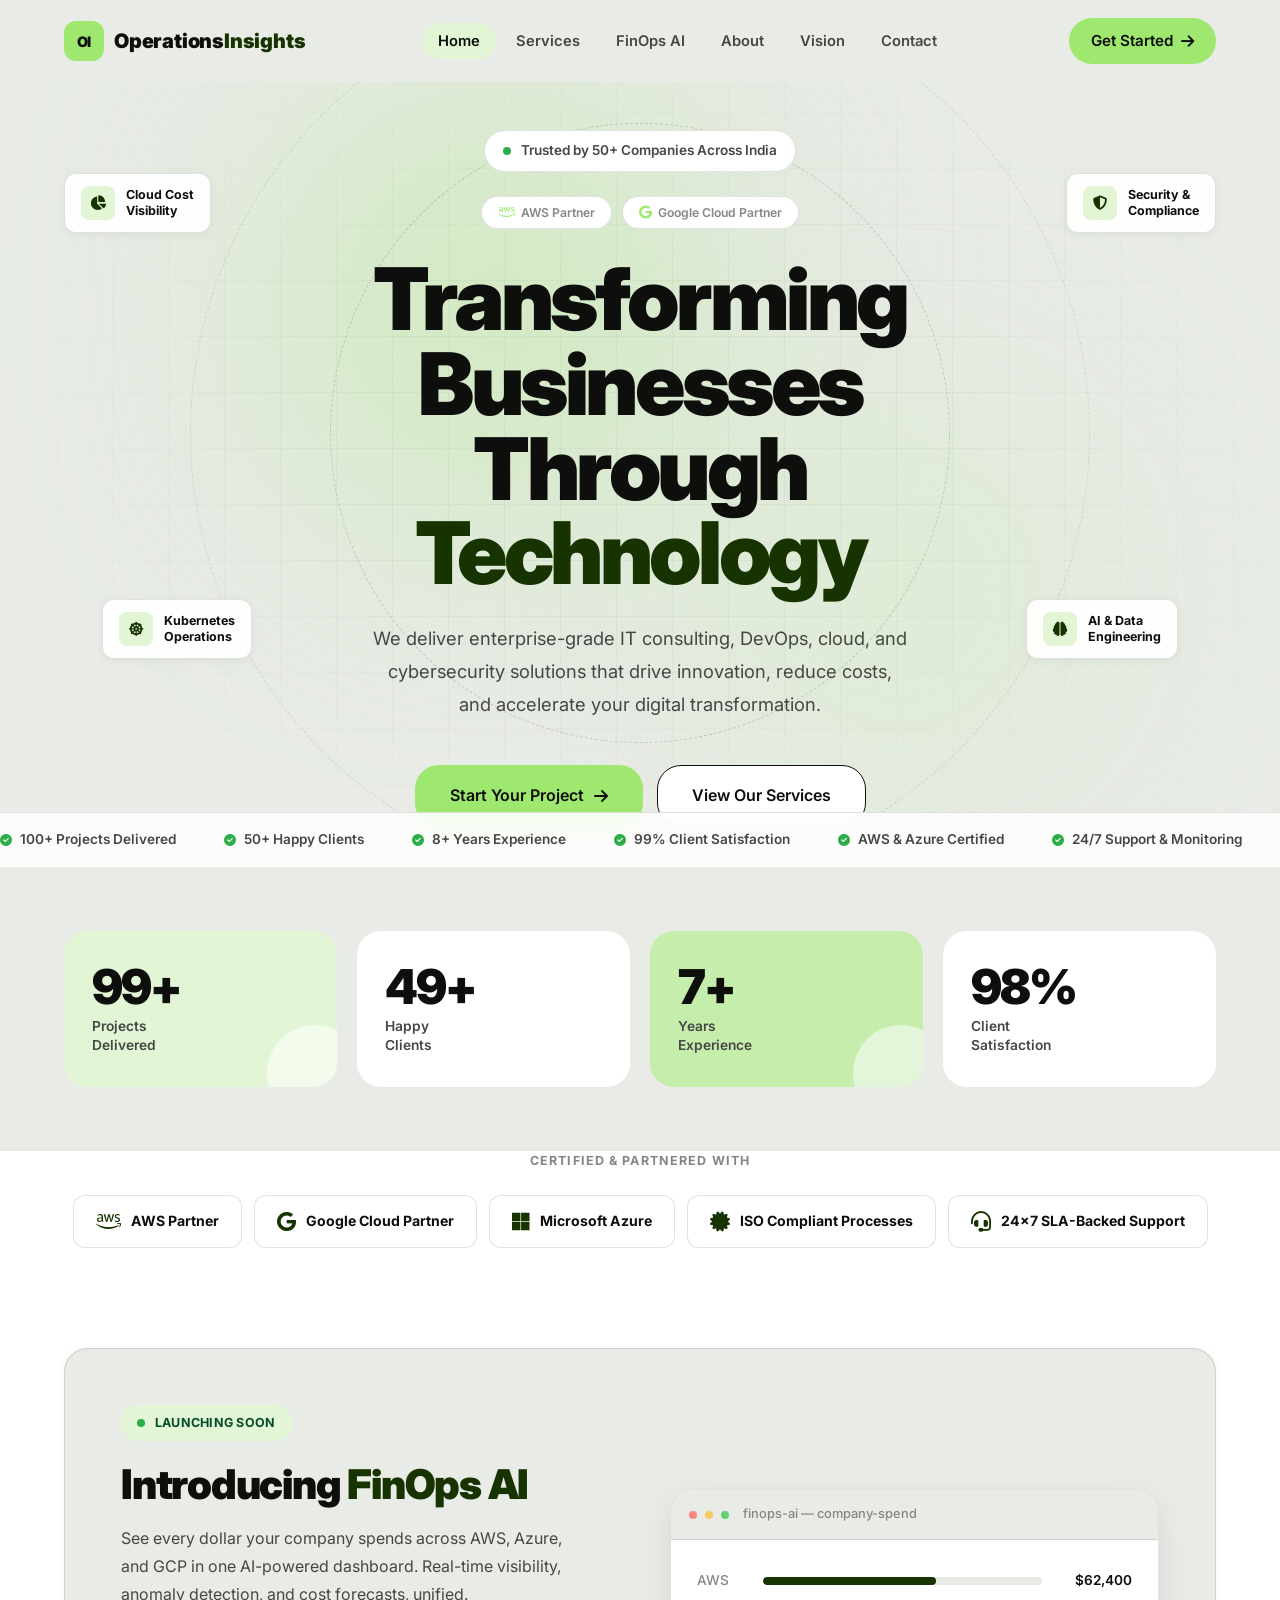
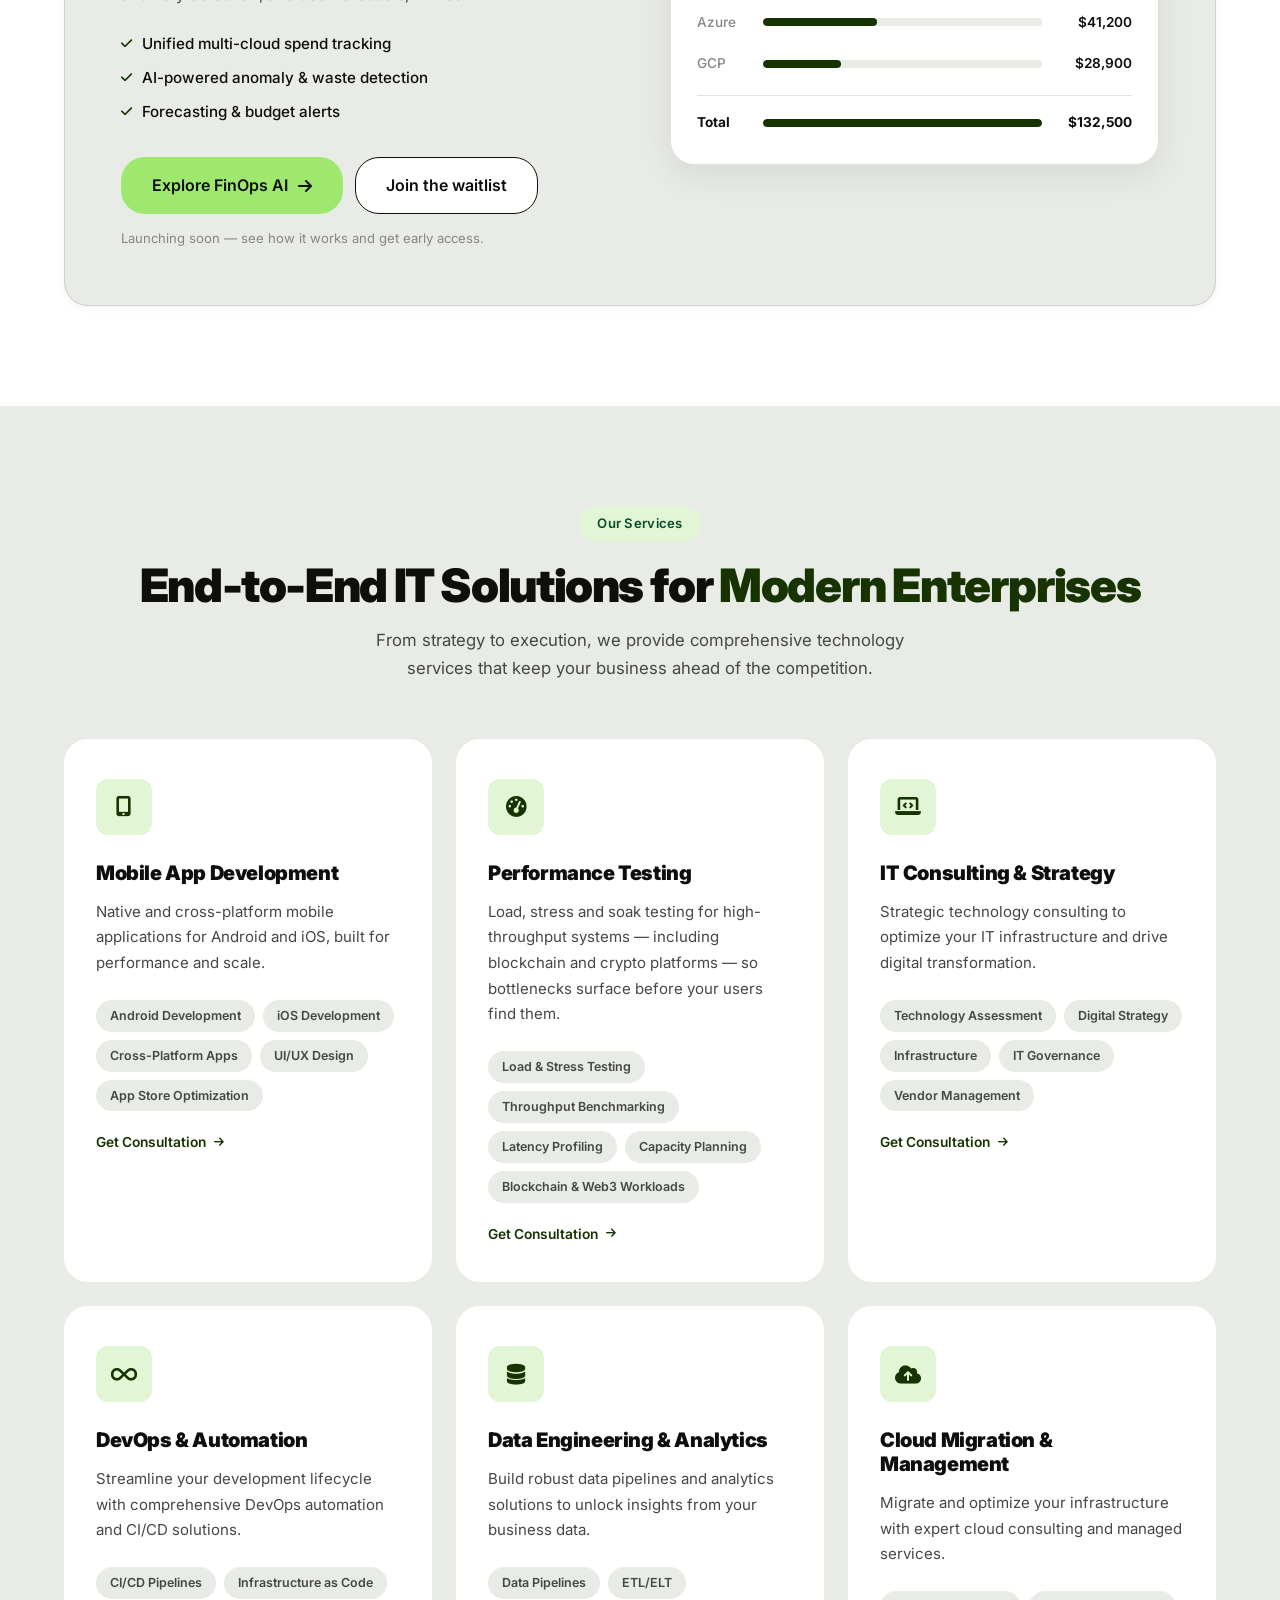
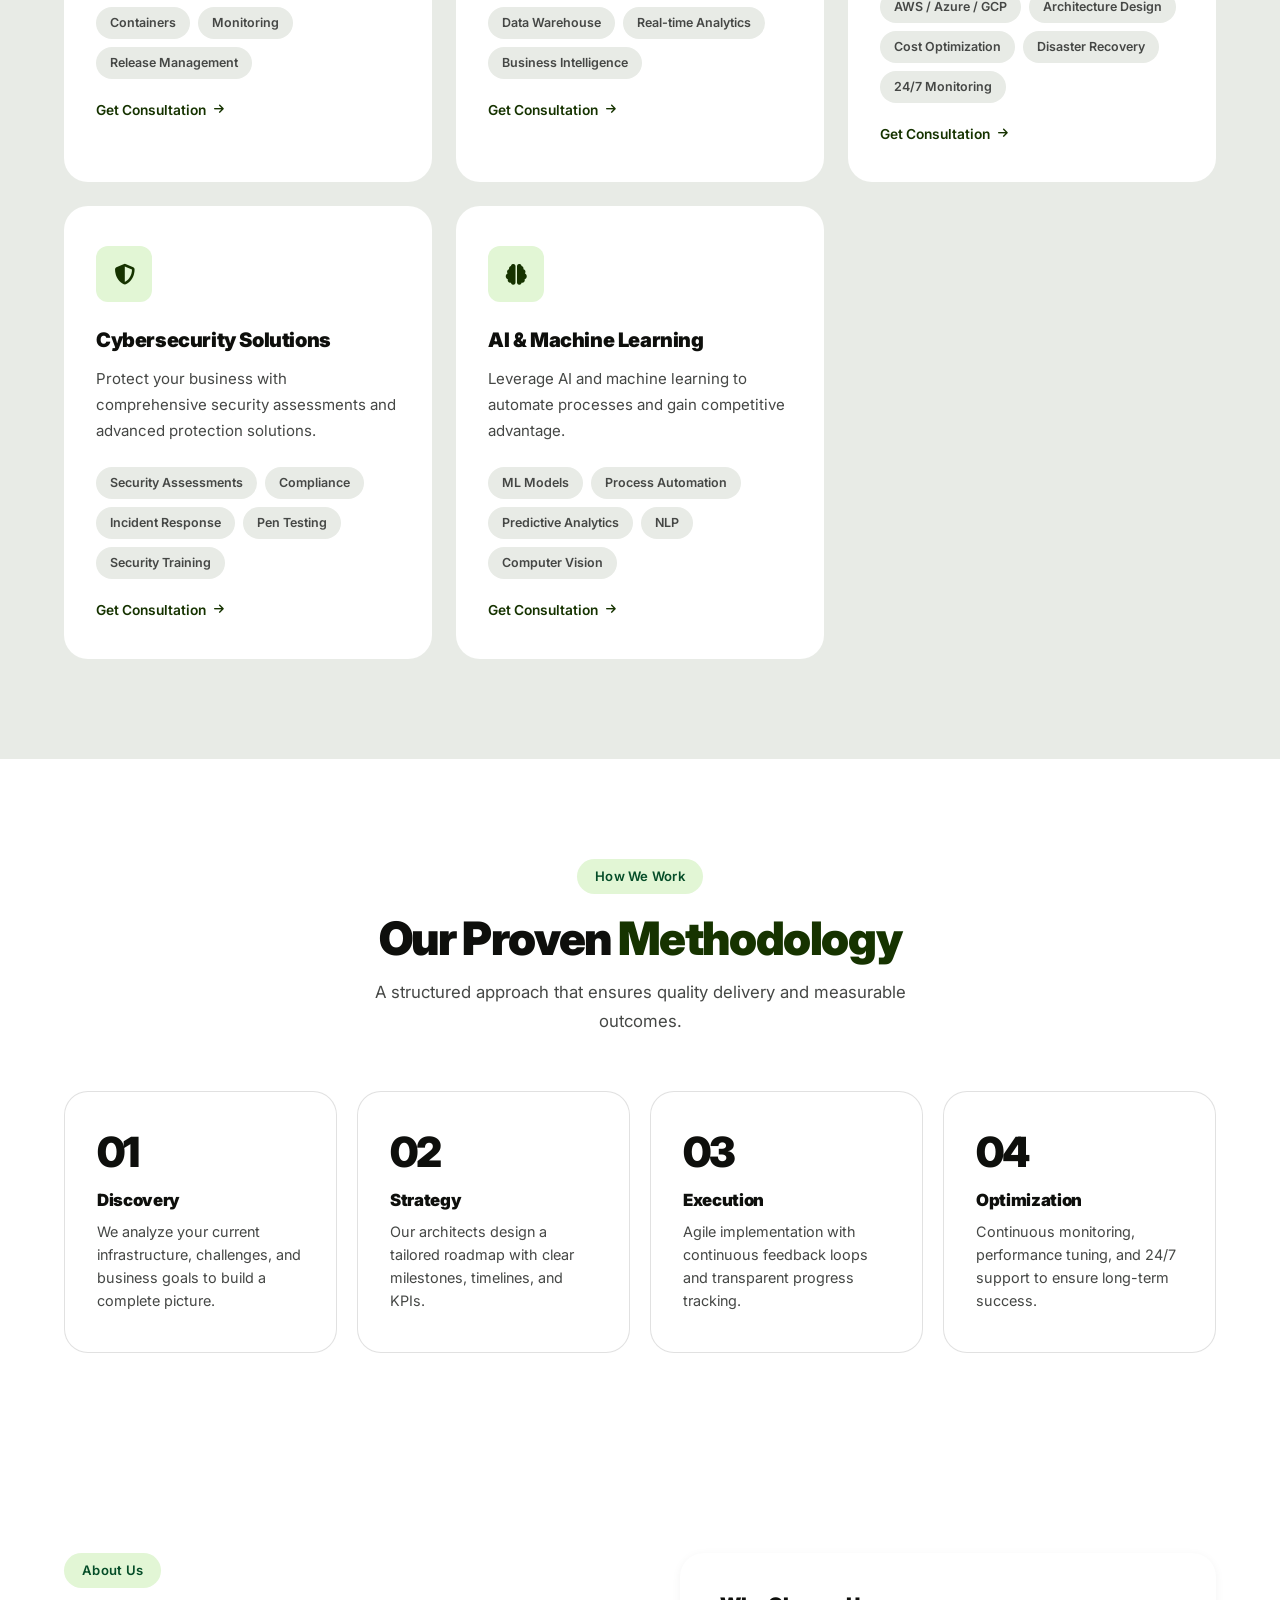
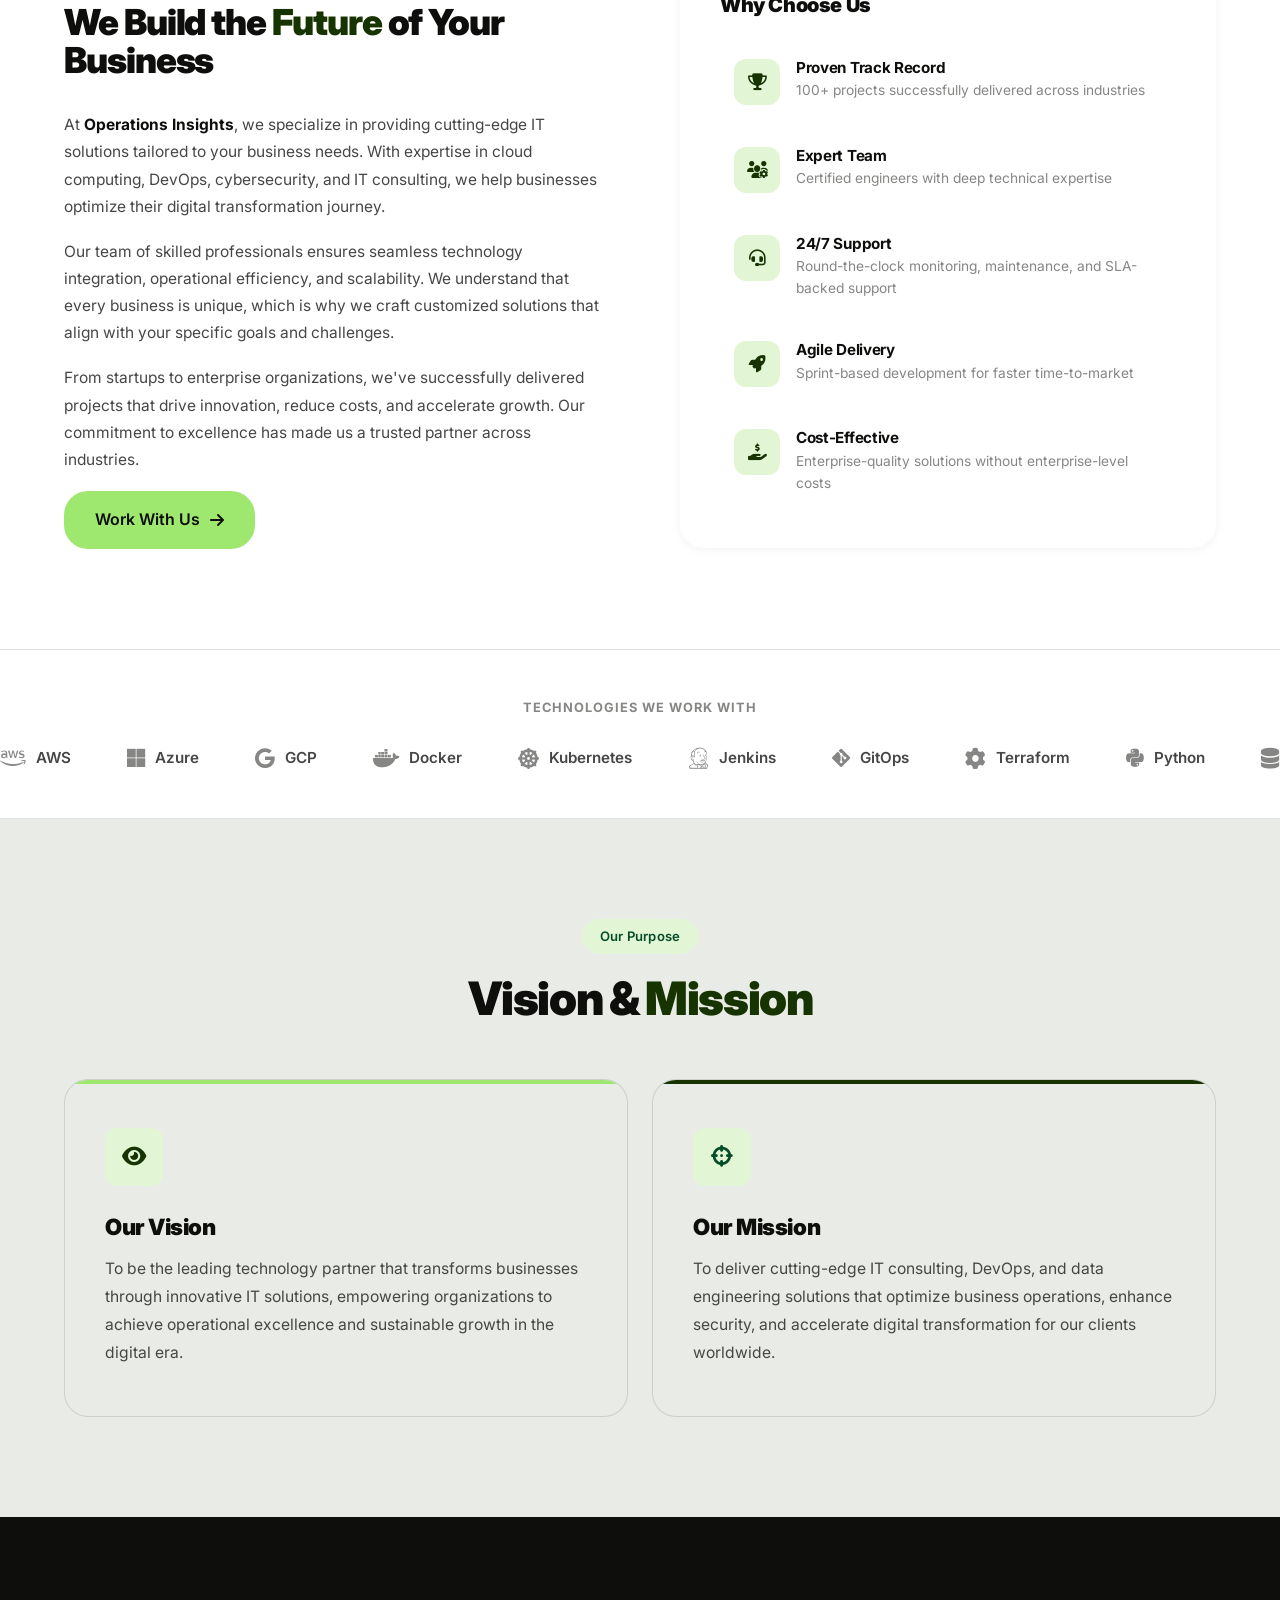
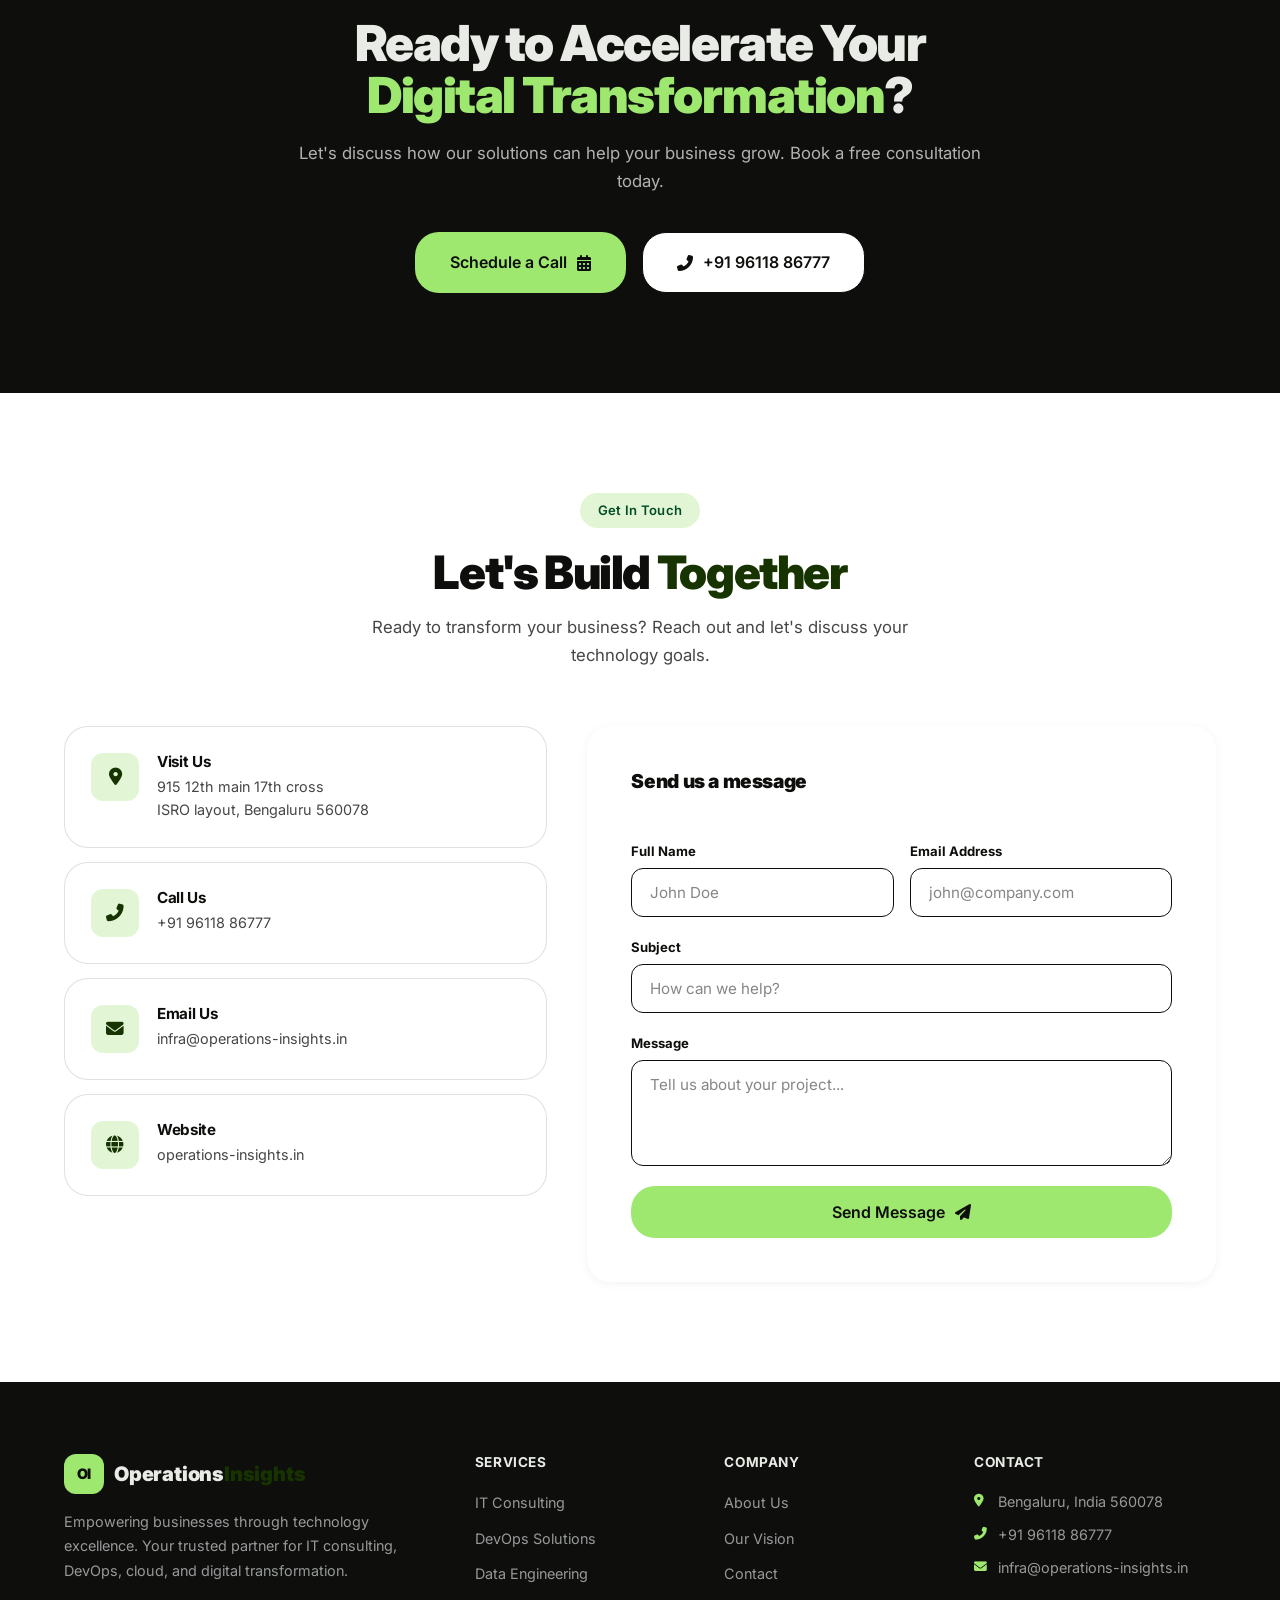
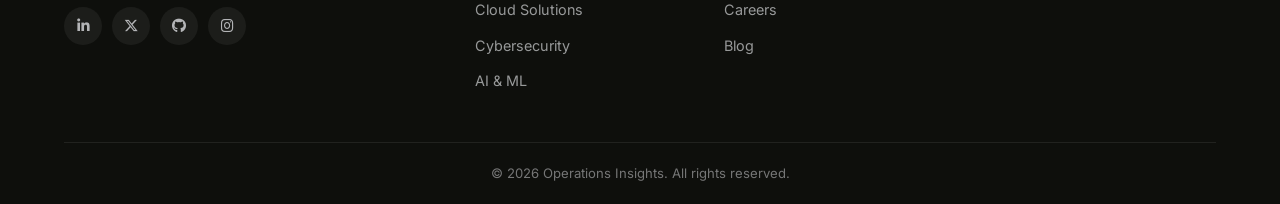
==== commit 7451f92d: "Add Performance Testing service and close SEO gaps Service: - Performance Testing card, placed secon" ====
--- a/index.html
+++ b/index.html
@@ -6,12 +6,13 @@
     <title>Operations Insights | IT Consulting, DevOps, Cloud & Cybersecurity Solutions in Bengaluru</title>
 
     <!-- SEO Meta Tags -->
-    <meta name="description" content="Operations Insights provides cutting-edge IT consulting, DevOps automation, cloud migration, cybersecurity, data engineering, mobile app development, and AI solutions. Trusted by 50+ clients across India. Based in Bengaluru.">
-    <meta name="keywords" content="IT consulting Bengaluru, DevOps solutions India, cloud migration services, cybersecurity solutions, data engineering, mobile app development, Android iOS development, AI machine learning, digital transformation, CI/CD pipeline, AWS Azure GCP, infrastructure optimization">
+    <meta name="description" content="Operations Insights provides cutting-edge IT consulting, DevOps automation, cloud migration, cybersecurity, data engineering, mobile app development, performance testing, and AI solutions. Trusted by 50+ clients across India. Based in Bengaluru.">
+    <meta name="keywords" content="IT consulting Bengaluru, DevOps solutions India, cloud migration services, cybersecurity solutions, data engineering, mobile app development, Android iOS development, performance testing, load testing, blockchain performance, AI machine learning, digital transformation, CI/CD pipeline, AWS Azure GCP, infrastructure optimization">
     <meta name="author" content="Operations Insights">
     <meta name="robots" content="index, follow">
     <meta name="language" content="English">
     <meta name="revisit-after" content="7 days">
+    <meta name="theme-color" content="#9fe870">
 
     <!-- Open Graph / Facebook -->
     <meta property="og:type" content="website">
@@ -19,14 +20,21 @@
     <meta property="og:description" content="Empowering businesses through technology excellence. IT Consulting, DevOps, Cloud, Cybersecurity, Data Engineering & AI solutions.">
     <meta property="og:site_name" content="Operations Insights">
     <meta property="og:locale" content="en_IN">
+    <meta property="og:url" content="https://www.operations-insights.in/">
+    <meta property="og:image" content="https://www.operations-insights.in/og-image.png">
+    <meta property="og:image:width" content="1200">
+    <meta property="og:image:height" content="630">
+    <meta property="og:image:alt" content="Operations Insights — transforming businesses through technology">
 
     <!-- Twitter -->
     <meta name="twitter:card" content="summary_large_image">
     <meta name="twitter:title" content="Operations Insights | Advanced IT Solutions & Digital Transformation">
     <meta name="twitter:description" content="Empowering businesses through technology excellence. IT Consulting, DevOps, Cloud, Cybersecurity & AI solutions.">
+    <meta name="twitter:image" content="https://www.operations-insights.in/og-image.png">
+    <meta name="twitter:image:alt" content="Operations Insights — transforming businesses through technology">
 
     <!-- Canonical URL -->
-    <link rel="canonical" href="https://operations-insights.in/">
+    <link rel="canonical" href="https://www.operations-insights.in/">
 
     <!-- Favicon -->
     <link rel="icon" type="image/svg+xml" href="data:image/svg+xml,%3Csvg xmlns='http://www.w3.org/2000/svg' viewBox='0 0 32 32'%3E%3Crect width='32' height='32' rx='8' fill='%239fe870'/%3E%3Ctext x='50%25' y='57%25' dominant-baseline='middle' text-anchor='middle' font-family='Inter,sans-serif' font-size='15' font-weight='900' fill='%230e0f0c'%3EOI%3C/text%3E%3C/svg%3E">
@@ -93,7 +101,8 @@
             { "@type": "Service", "position": 4, "name": "Cloud Migration & Management", "description": "AWS/Azure/GCP migration, cloud architecture design, cost optimization, disaster recovery, and 24/7 monitoring." },
             { "@type": "Service", "position": 5, "name": "Cybersecurity Solutions", "description": "Security assessments, compliance auditing, incident response, penetration testing, and security training." },
             { "@type": "Service", "position": 6, "name": "AI & Machine Learning", "description": "ML model development, process automation, predictive analytics, natural language processing, and computer vision." },
-            { "@type": "Service", "position": 7, "name": "Mobile App Development", "description": "Native and cross-platform mobile applications for Android and iOS, UI/UX design, and app store optimization." }
+            { "@type": "Service", "position": 7, "name": "Mobile App Development", "description": "Native and cross-platform mobile applications for Android and iOS, UI/UX design, and app store optimization." },
+            { "@type": "Service", "position": 8, "name": "Performance Testing", "description": "Load, stress and soak testing, throughput benchmarking, latency profiling and capacity planning for high-throughput systems including blockchain and Web3 platforms." }
         ]
     }
     </script>
@@ -333,6 +342,21 @@
                 </article>
                 <article class="service-card" data-animate="fade-up" data-delay="80">
                     <div class="service-card-inner">
+                        <div class="service-icon-wrap"><i class="fas fa-gauge-high"></i></div>
+                        <h3>Performance Testing</h3>
+                        <p>Load, stress and soak testing for high-throughput systems &mdash; including blockchain and crypto platforms &mdash; so bottlenecks surface before your users find them.</p>
+                        <ul class="service-tags">
+                            <li>Load &amp; Stress Testing</li>
+                            <li>Throughput Benchmarking</li>
+                            <li>Latency Profiling</li>
+                            <li>Capacity Planning</li>
+                            <li>Blockchain &amp; Web3 Workloads</li>
+                        </ul>
+                        <a href="#contact" class="card-link">Get Consultation <i class="fas fa-arrow-right"></i></a>
+                    </div>
+                </article>
+                <article class="service-card" data-animate="fade-up" data-delay="160">
+                    <div class="service-card-inner">
                         <div class="service-icon-wrap"><i class="fas fa-laptop-code"></i></div>
                         <h3>IT Consulting & Strategy</h3>
                         <p>Strategic technology consulting to optimize your IT infrastructure and drive digital transformation.</p>
@@ -346,7 +370,7 @@
                         <a href="#contact" class="card-link">Get Consultation <i class="fas fa-arrow-right"></i></a>
                     </div>
                 </article>
-                <article class="service-card" data-animate="fade-up" data-delay="160">
+                <article class="service-card" data-animate="fade-up" data-delay="0">
                     <div class="service-card-inner">
                         <div class="service-icon-wrap"><i class="fas fa-infinity"></i></div>
                         <h3>DevOps & Automation</h3>
@@ -361,7 +385,7 @@
                         <a href="#contact" class="card-link">Get Consultation <i class="fas fa-arrow-right"></i></a>
                     </div>
                 </article>
-                <article class="service-card" data-animate="fade-up" data-delay="0">
+                <article class="service-card" data-animate="fade-up" data-delay="80">
                     <div class="service-card-inner">
                         <div class="service-icon-wrap"><i class="fas fa-database"></i></div>
                         <h3>Data Engineering & Analytics</h3>
@@ -376,7 +400,7 @@
                         <a href="#contact" class="card-link">Get Consultation <i class="fas fa-arrow-right"></i></a>
                     </div>
                 </article>
-                <article class="service-card" data-animate="fade-up" data-delay="80">
+                <article class="service-card" data-animate="fade-up" data-delay="160">
                     <div class="service-card-inner">
                         <div class="service-icon-wrap"><i class="fas fa-cloud-upload-alt"></i></div>
                         <h3>Cloud Migration & Management</h3>
@@ -391,7 +415,7 @@
                         <a href="#contact" class="card-link">Get Consultation <i class="fas fa-arrow-right"></i></a>
                     </div>
                 </article>
-                <article class="service-card" data-animate="fade-up" data-delay="160">
+                <article class="service-card" data-animate="fade-up" data-delay="0">
                     <div class="service-card-inner">
                         <div class="service-icon-wrap"><i class="fas fa-shield-alt"></i></div>
                         <h3>Cybersecurity Solutions</h3>
@@ -406,7 +430,7 @@
                         <a href="#contact" class="card-link">Get Consultation <i class="fas fa-arrow-right"></i></a>
                     </div>
                 </article>
-                <article class="service-card" data-animate="fade-up" data-delay="0">
+                <article class="service-card" data-animate="fade-up" data-delay="80">
                     <div class="service-card-inner">
                         <div class="service-icon-wrap"><i class="fas fa-brain"></i></div>
                         <h3>AI & Machine Learning</h3>
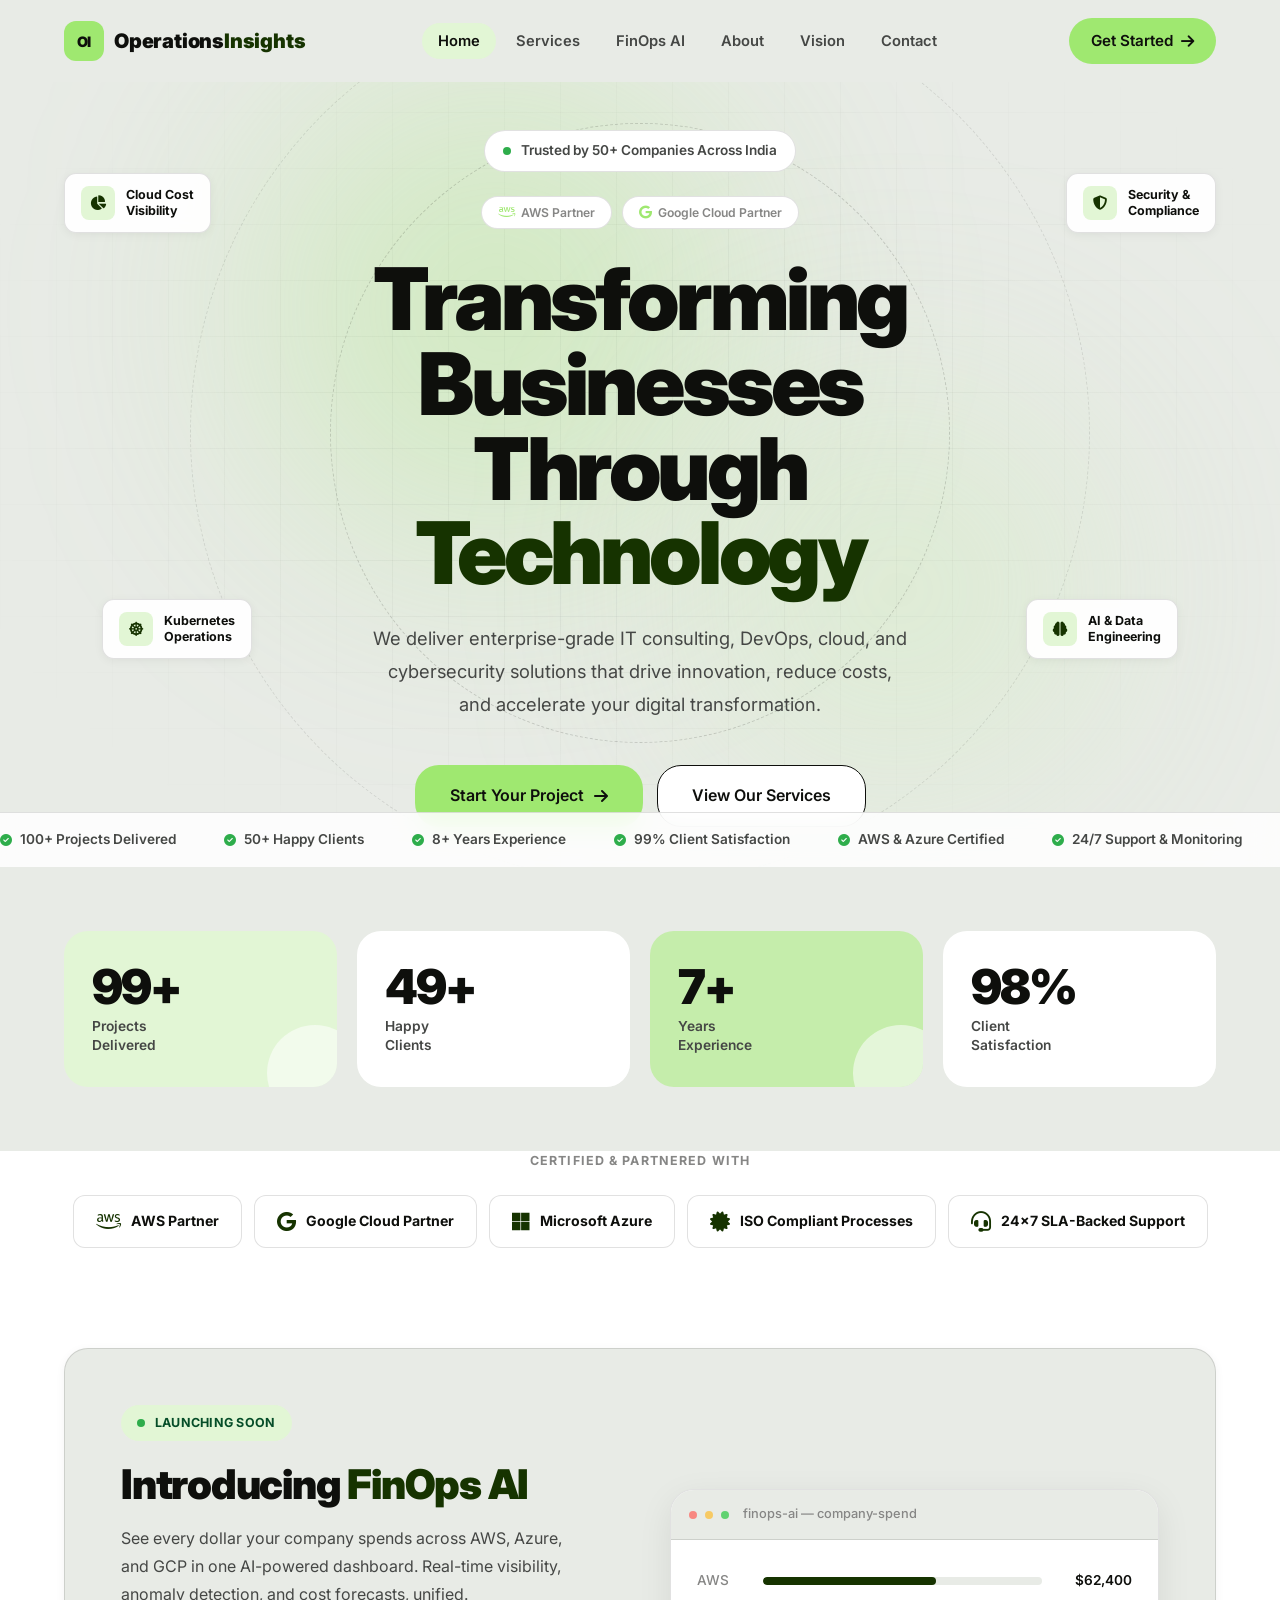
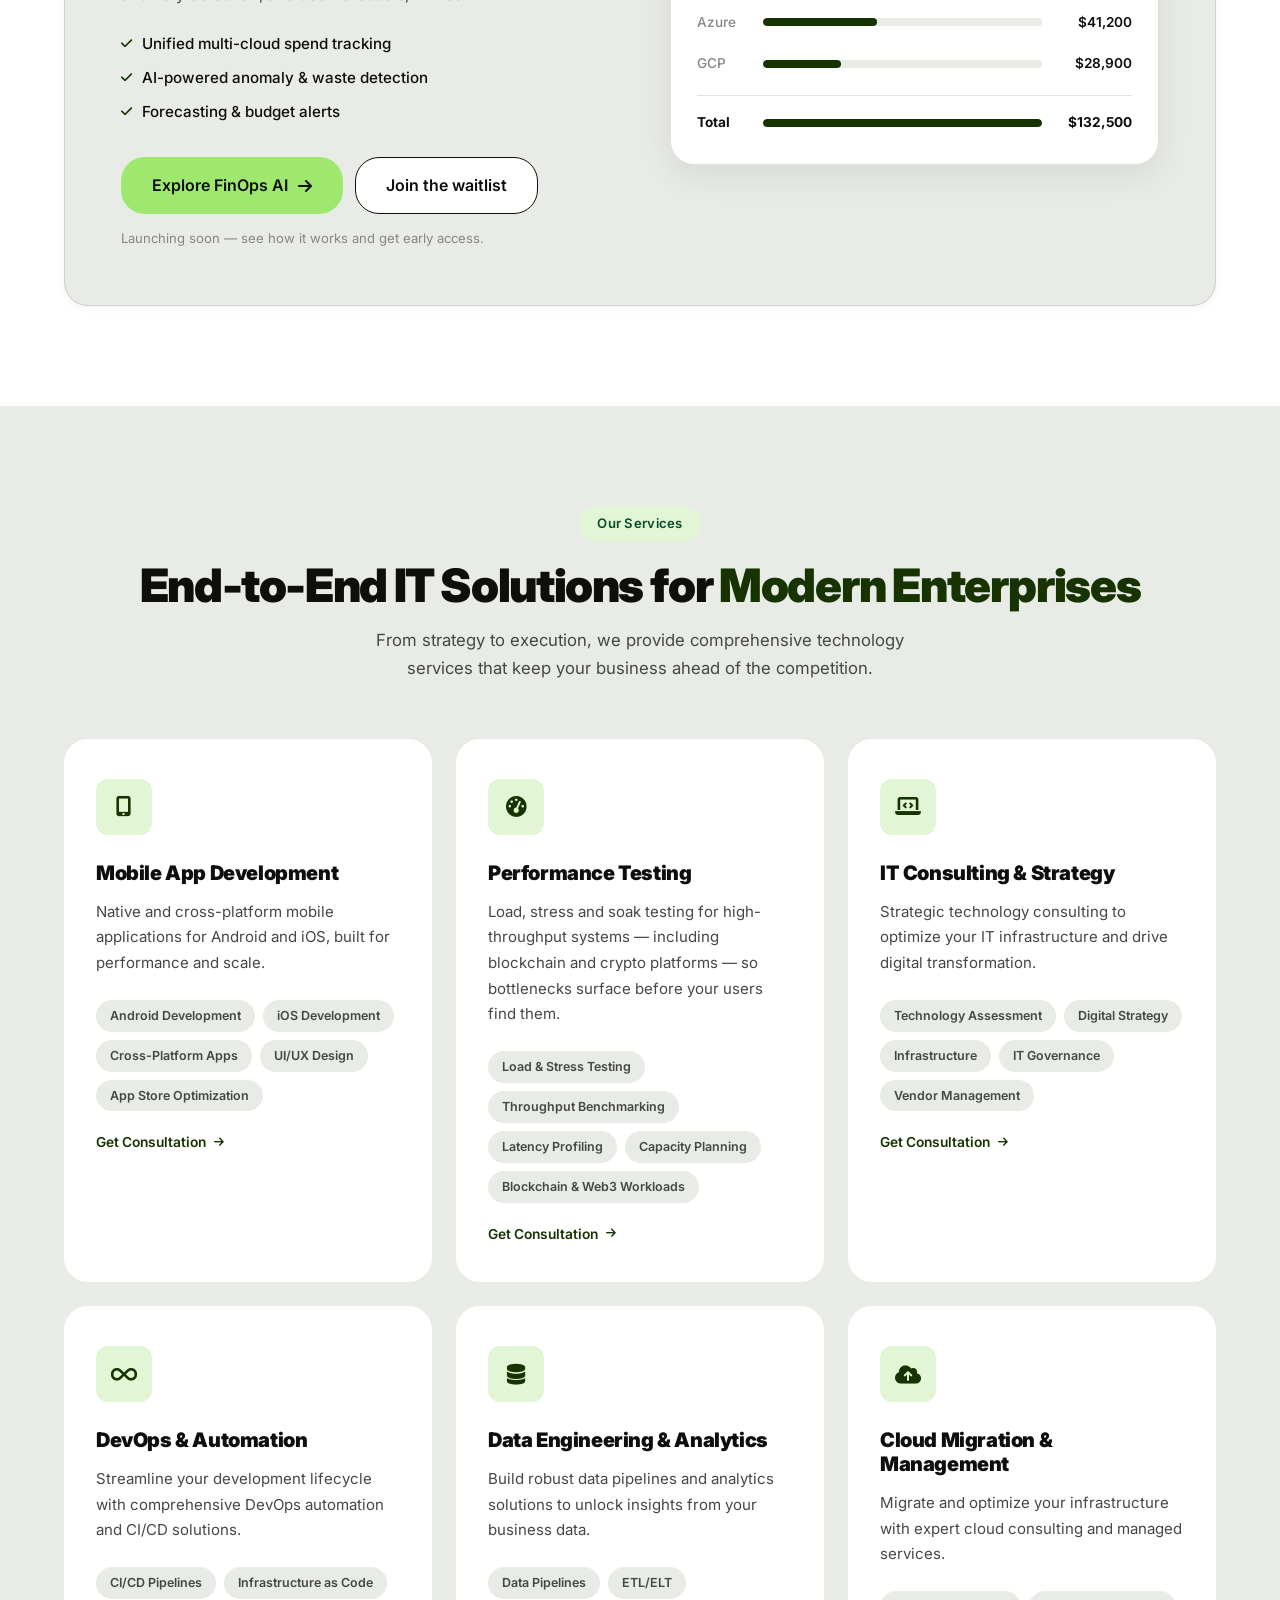
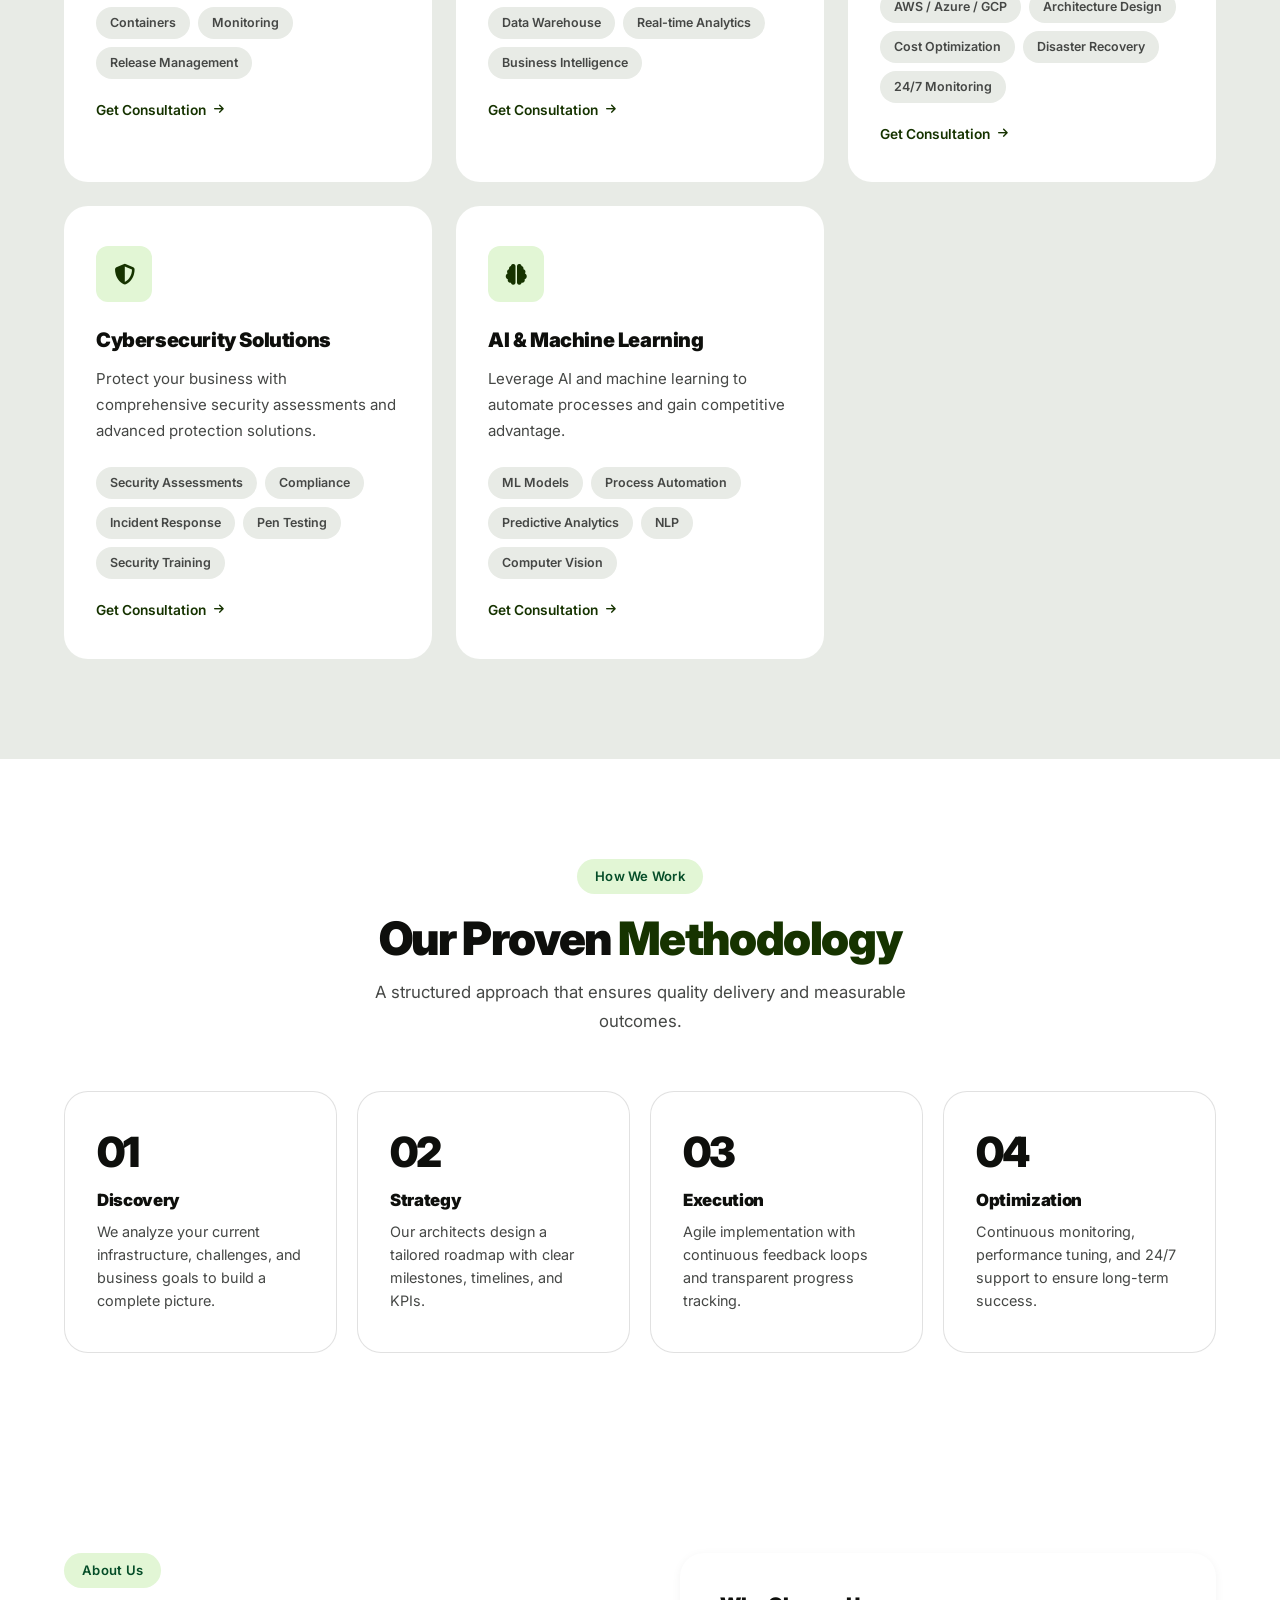
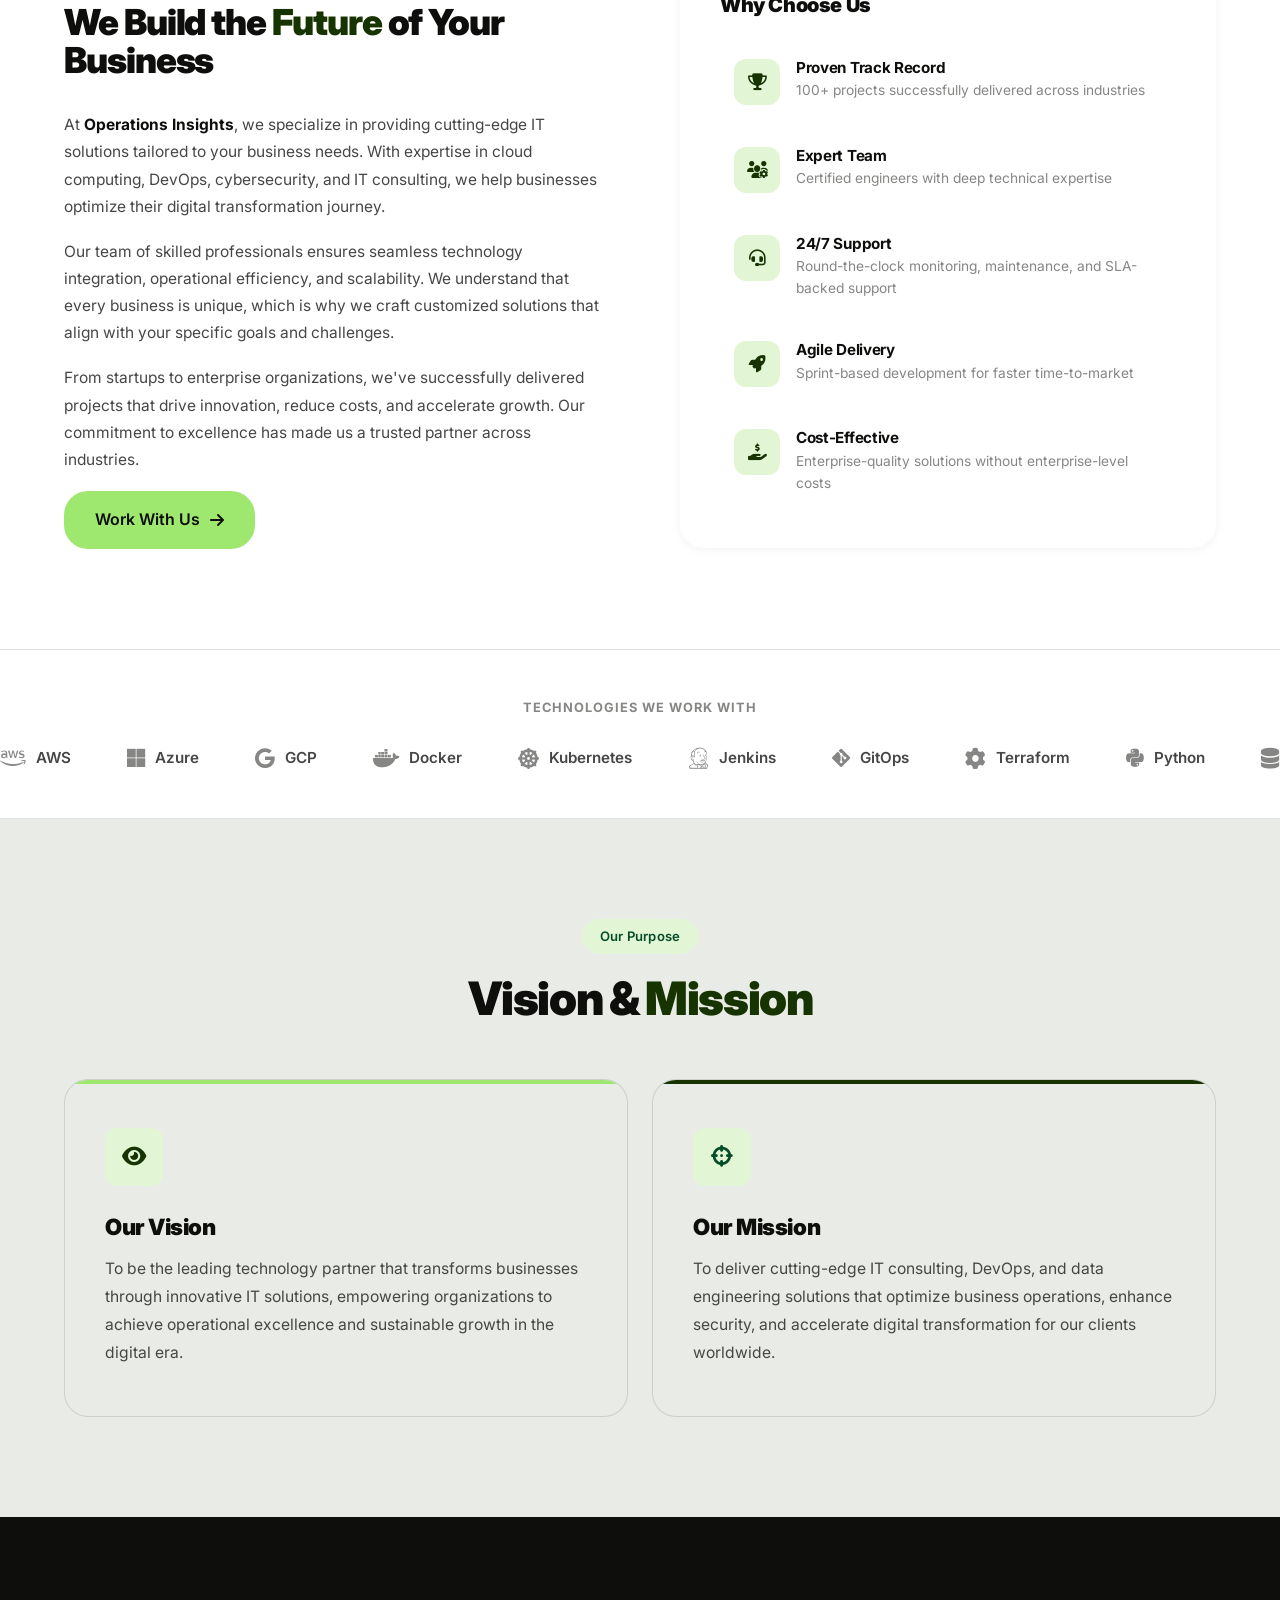
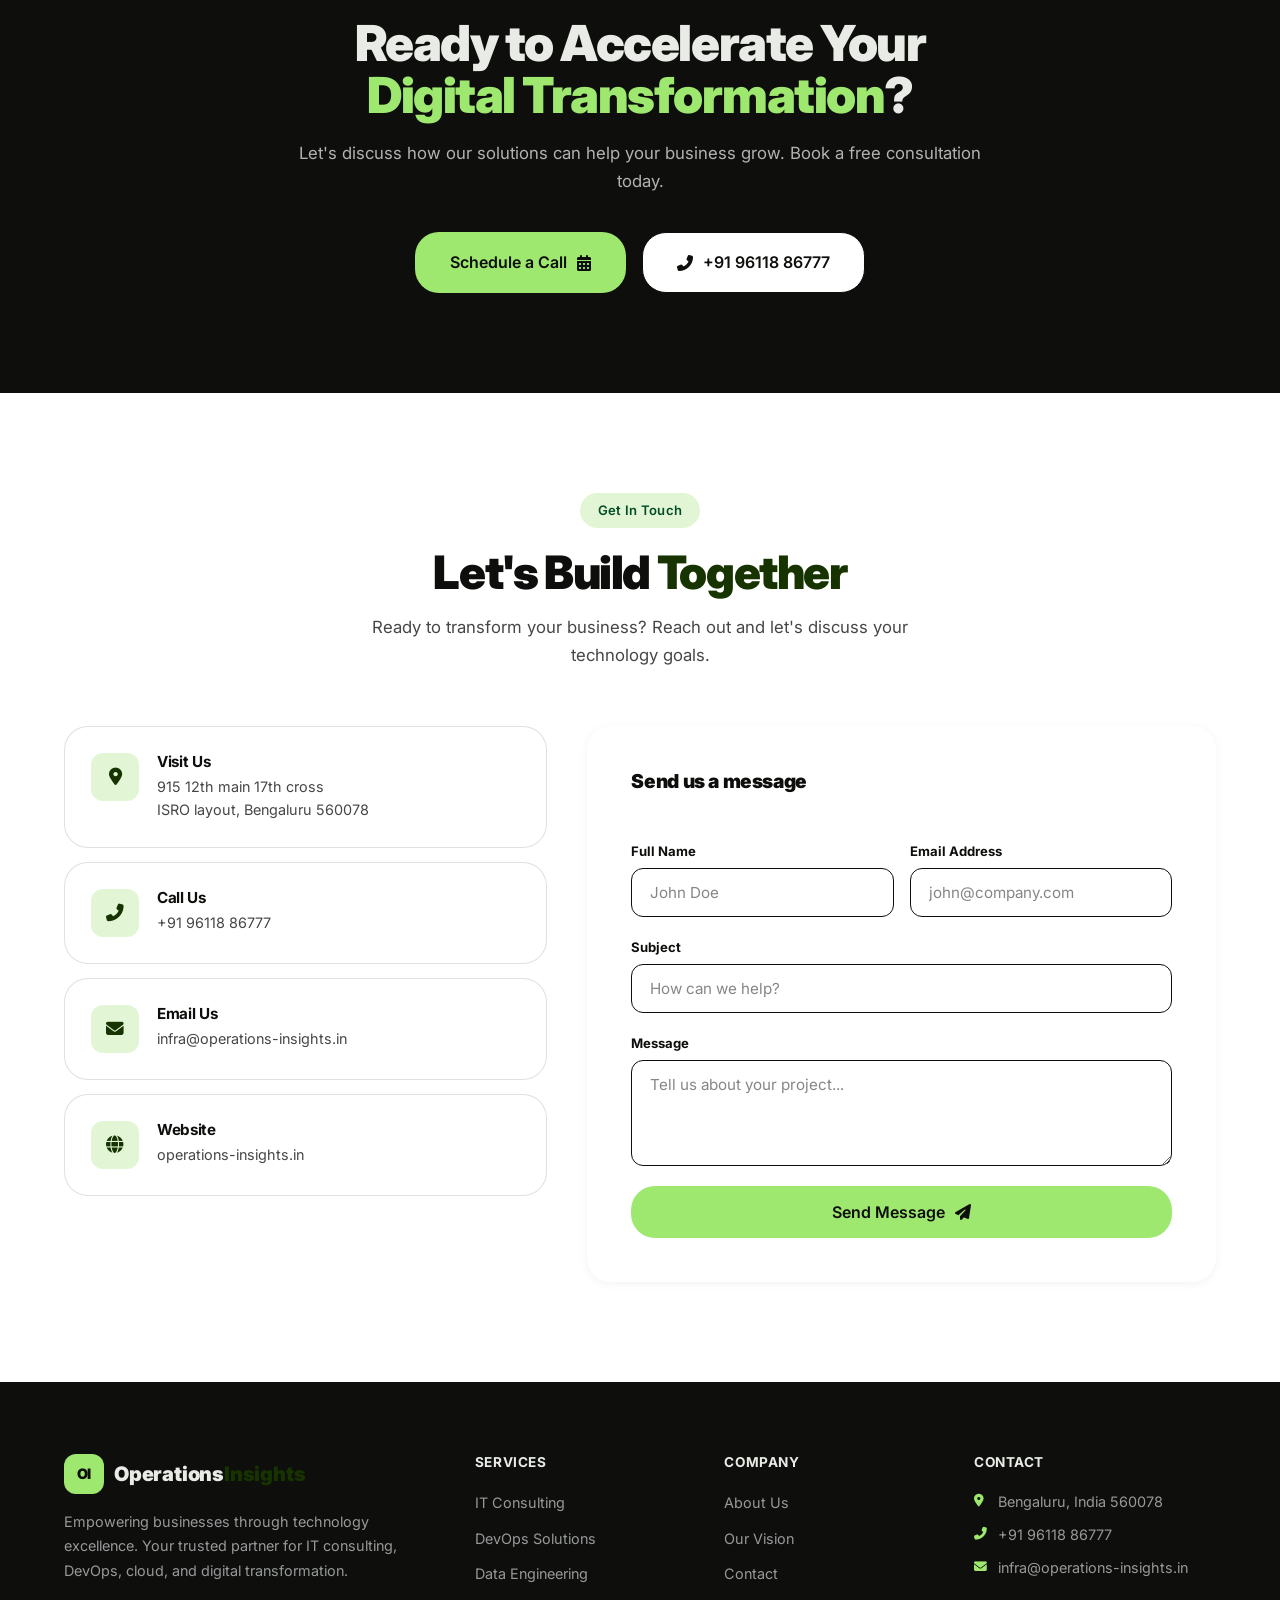
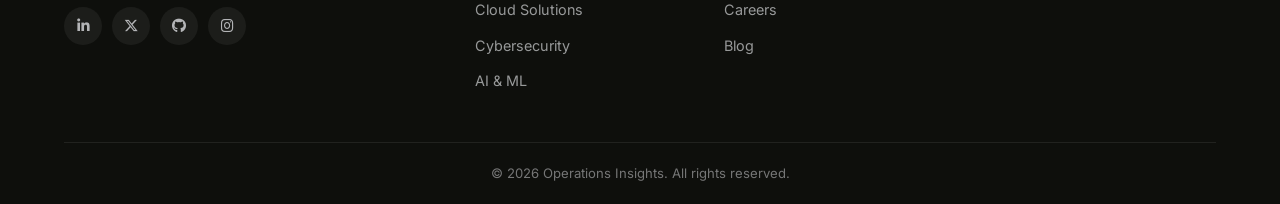
==== commit 5d5552c7: "Add real favicon files so Google can show the logo in search Search results showed the generic globe" ====
--- a/index.html
+++ b/index.html
@@ -36,8 +36,12 @@
     <!-- Canonical URL -->
     <link rel="canonical" href="https://www.operations-insights.in/">
 
-    <!-- Favicon -->
-    <link rel="icon" type="image/svg+xml" href="data:image/svg+xml,%3Csvg xmlns='http://www.w3.org/2000/svg' viewBox='0 0 32 32'%3E%3Crect width='32' height='32' rx='8' fill='%239fe870'/%3E%3Ctext x='50%25' y='57%25' dominant-baseline='middle' text-anchor='middle' font-family='Inter,sans-serif' font-size='15' font-weight='900' fill='%230e0f0c'%3EOI%3C/text%3E%3C/svg%3E">
+    <!-- Favicons: real files, not data URIs — Google cannot crawl data: URIs -->
+    <link rel="icon" href="/favicon.ico" sizes="any">
+    <link rel="icon" type="image/png" sizes="192x192" href="/favicon-192x192.png">
+    <link rel="icon" type="image/png" sizes="96x96" href="/favicon-96x96.png">
+    <link rel="icon" type="image/png" sizes="48x48" href="/favicon-48x48.png">
+    <link rel="apple-touch-icon" sizes="180x180" href="/apple-touch-icon.png">
 
     <!-- Preconnect for performance -->
     <link rel="preconnect" href="https://fonts.googleapis.com">
@@ -53,8 +57,8 @@
         "@type": "Organization",
         "name": "Operations Insights",
         "description": "Advanced IT Solutions & Digital Transformation company based in Bengaluru, India",
-        "url": "https://operations-insights.in",
-        "logo": "https://operations-insights.in/logo.png",
+        "url": "https://www.operations-insights.in",
+        "logo": "https://www.operations-insights.in/logo.png",
         "contactPoint": {
             "@type": "ContactPoint",
             "telephone": "+91-96118-86777",
--- a/styles.css
+++ b/styles.css
@@ -394,12 +394,19 @@
 .hero-ring-1 {
     width: 620px;
     height: 620px;
+    animation: heroRingSpin 62s linear infinite;
 }
 
 .hero-ring-2 {
     width: 900px;
     height: 900px;
     border-color: rgba(14, 15, 12, 0.10);
+    animation: heroRingSpin 46s linear infinite reverse;
+}
+
+@keyframes heroRingSpin {
+    from { transform: translate(-50%, -50%) rotate(0deg); }
+    to   { transform: translate(-50%, -50%) rotate(360deg); }
 }
 
 .hero-floats {
@@ -407,6 +414,8 @@
     inset: 0;
     z-index: 1;
     pointer-events: none;
+    transform: translate3d(var(--par-x, 0px), var(--par-y, 0px), 0);
+    transition: transform 0.5s cubic-bezier(0.16, 1, 0.3, 1);
 }
 
 .float-card {
@@ -415,12 +424,40 @@
     align-items: center;
     gap: 11px;
     padding: 12px 16px;
-    background: rgba(255, 255, 255, 0.92);
+    background: rgba(255, 255, 255, 0.94);
     backdrop-filter: blur(8px);
     border: 1px solid var(--border-color);
     border-radius: var(--radius-md);
     box-shadow: var(--shadow-md);
-    animation: drift 7s ease-in-out infinite alternate;
+    pointer-events: auto;
+    cursor: default;
+    will-change: transform;
+    transition: box-shadow 0.25s ease;
+    /* two stacked animations: a one-shot entrance, then a perpetual drift.
+       The drift is delayed until the entrance finishes so they never fight
+       over `transform`. */
+    animation-duration: 0.75s, var(--dur, 7s);
+    animation-timing-function: cubic-bezier(0.16, 1, 0.3, 1), ease-in-out;
+    animation-delay: var(--in-delay, 0s), calc(var(--in-delay, 0s) + 0.75s);
+    animation-iteration-count: 1, infinite;
+    animation-direction: normal, alternate;
+    animation-fill-mode: both, none;
+}
+
+.float-card:hover { box-shadow: var(--shadow-lg); z-index: 3; }
+
+/* left-hand cards fly in from the left, right-hand from the right */
+.float-card-1, .float-card-2, .float-card-3 { animation-name: floatInLeft, drift; }
+.float-card-4, .float-card-5, .float-card-6 { animation-name: floatInRight, drift; }
+
+@keyframes floatInLeft {
+    from { opacity: 0; transform: translate(-46px, 12px) scale(0.94); }
+    to   { opacity: 1; transform: none; }
+}
+
+@keyframes floatInRight {
+    from { opacity: 0; transform: translate(46px, 12px) scale(0.94); }
+    to   { opacity: 1; transform: none; }
 }
 
 .float-icon {
@@ -434,6 +471,25 @@
     align-items: center;
     justify-content: center;
     font-size: 0.9rem;
+    animation: floatIconPulse 3.4s ease-in-out infinite;
+    animation-delay: calc(var(--in-delay, 0s) + 0.9s);
+}
+
+@keyframes floatIconPulse {
+    0%, 100% { transform: scale(1); }
+    50%      { transform: scale(1.09); }
+}
+
+/* hovering a card blinks its icon between the pale chip and full lime.
+   steps(1) gives a hard on/off blink rather than a fade. 2Hz stays under
+   the 3-flashes-per-second accessibility threshold. */
+.float-card:hover .float-icon {
+    animation: floatIconBlink 0.5s steps(1) infinite;
+}
+
+@keyframes floatIconBlink {
+    0%, 49%   { background: var(--accent); color: var(--accent-ink); transform: scale(1.12); }
+    50%, 100% { background: var(--accent-pale); color: var(--accent-2); transform: scale(1); }
 }
 
 .float-label {
@@ -444,12 +500,12 @@
     white-space: nowrap;
 }
 
-.float-card-1 { top: 26%; left: 5%; animation-delay: 0s; }
-.float-card-2 { top: 46%; left: 3%; animation-delay: -1.4s; }
-.float-card-3 { bottom: 24%; left: 8%; animation-delay: -2.8s; }
-.float-card-4 { top: 24%; right: 5%; animation-delay: -0.7s; }
-.float-card-5 { top: 45%; right: 3%; animation-delay: -2.1s; }
-.float-card-6 { bottom: 24%; right: 8%; animation-delay: -3.5s; }
+.float-card-1 { top: 26%; left: 5%;  --in-delay: 0.10s; --amp: -17px; --rot: -1.3deg; --dur: 6.2s; }
+.float-card-2 { top: 46%; left: 3%;  --in-delay: 0.24s; --amp: -12px; --rot:  1.1deg; --dur: 7.4s; }
+.float-card-3 { bottom: 24%; left: 8%;  --in-delay: 0.38s; --amp: -20px; --rot: -0.8deg; --dur: 8.1s; }
+.float-card-4 { top: 24%; right: 5%; --in-delay: 0.17s; --amp: -14px; --rot:  1.4deg; --dur: 6.8s; }
+.float-card-5 { top: 45%; right: 3%; --in-delay: 0.31s; --amp: -19px; --rot: -1.1deg; --dur: 7.9s; }
+.float-card-6 { bottom: 24%; right: 8%; --in-delay: 0.45s; --amp: -13px; --rot:  0.9deg; --dur: 6.5s; }
 
 .float-card-2 .float-icon,
 .float-card-5 .float-icon {
@@ -458,8 +514,8 @@
 }
 
 @keyframes drift {
-    0% { transform: translateY(0); }
-    100% { transform: translateY(-14px); }
+    0%   { transform: translateY(0) rotate(0deg); }
+    100% { transform: translateY(var(--amp, -14px)) rotate(var(--rot, 0deg)); }
 }
 
 .hero-content {
@@ -2326,3 +2382,11 @@
     .finops-actions { flex-direction: column; align-items: stretch; }
     .finops-actions .btn { justify-content: center; }
 }
+
+/* ===== Hero float cards: reduced motion ===== */
+@media (prefers-reduced-motion: reduce) {
+    .float-card, .float-icon, .hero-ring,
+    .float-card:hover .float-icon { animation: none !important; }
+    .float-card { opacity: 1 !important; transform: none !important; }
+    .hero-floats { transform: none !important; transition: none !important; }
+}
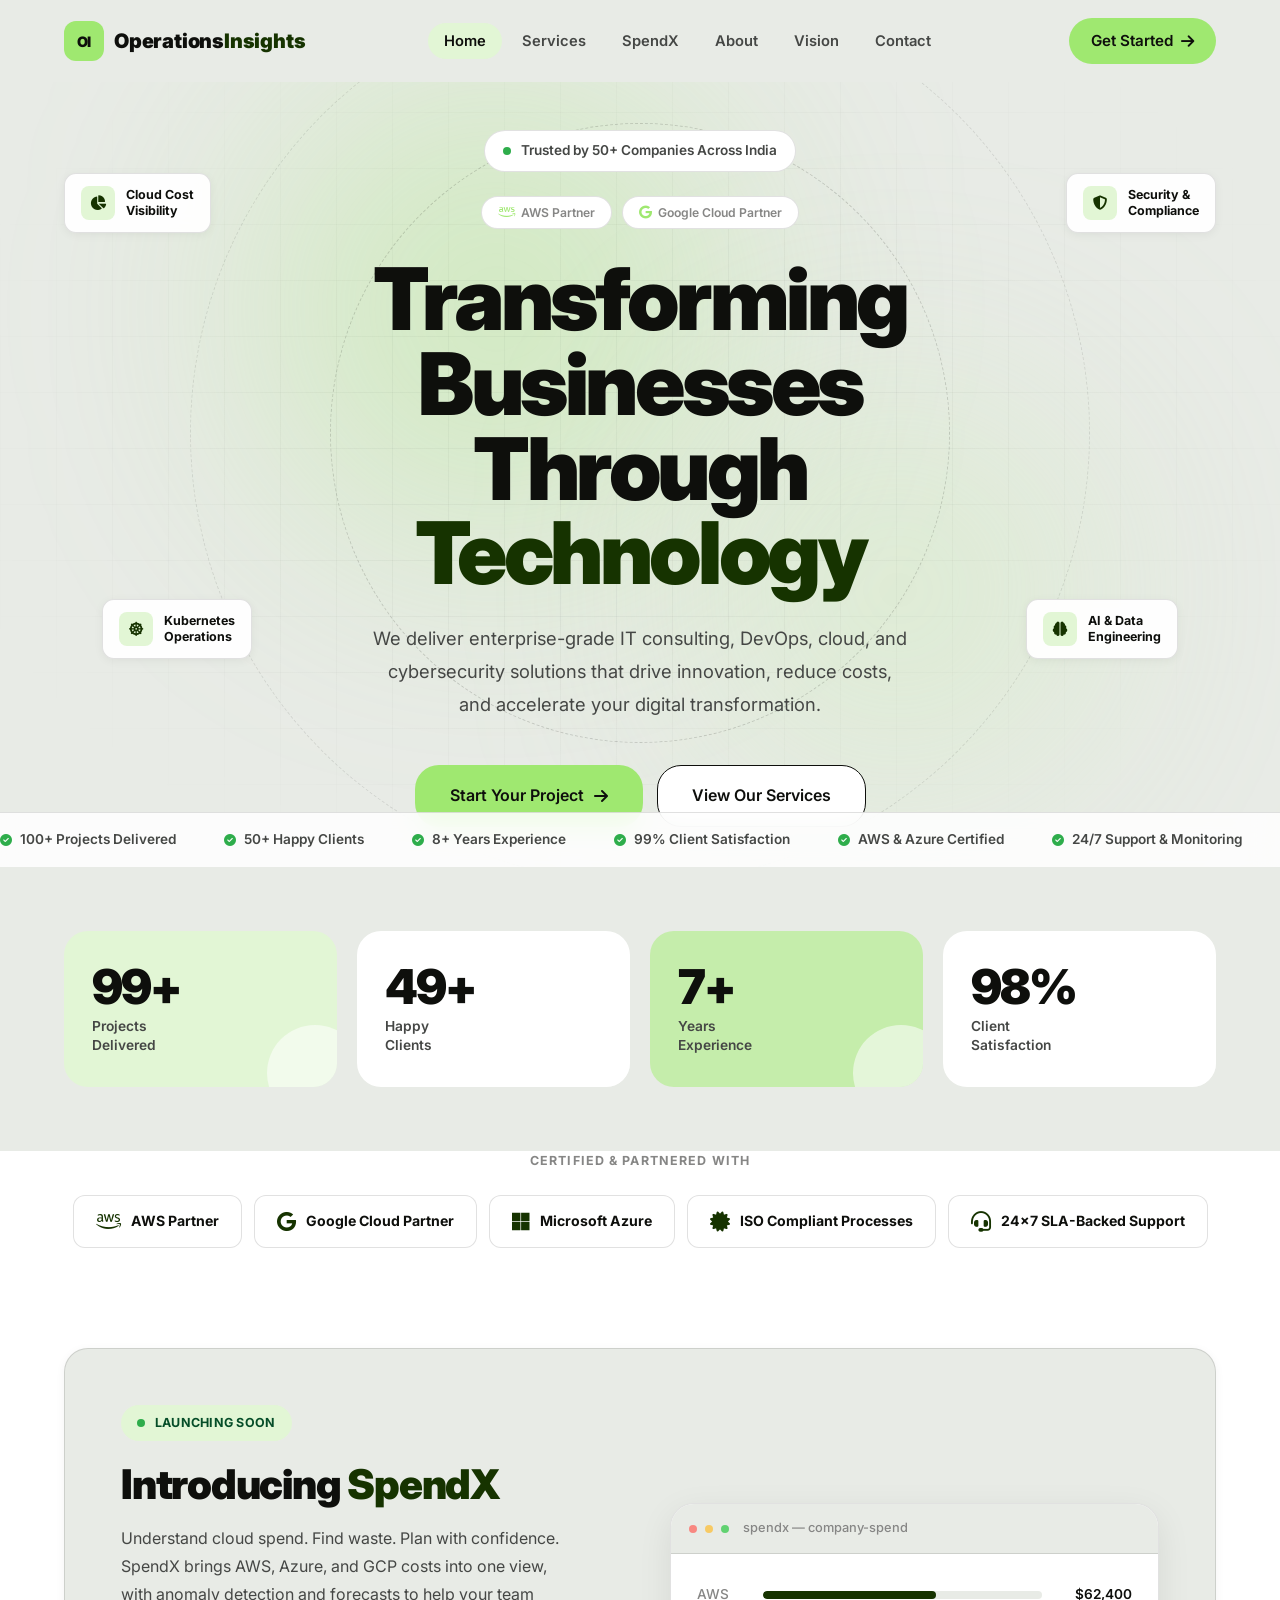
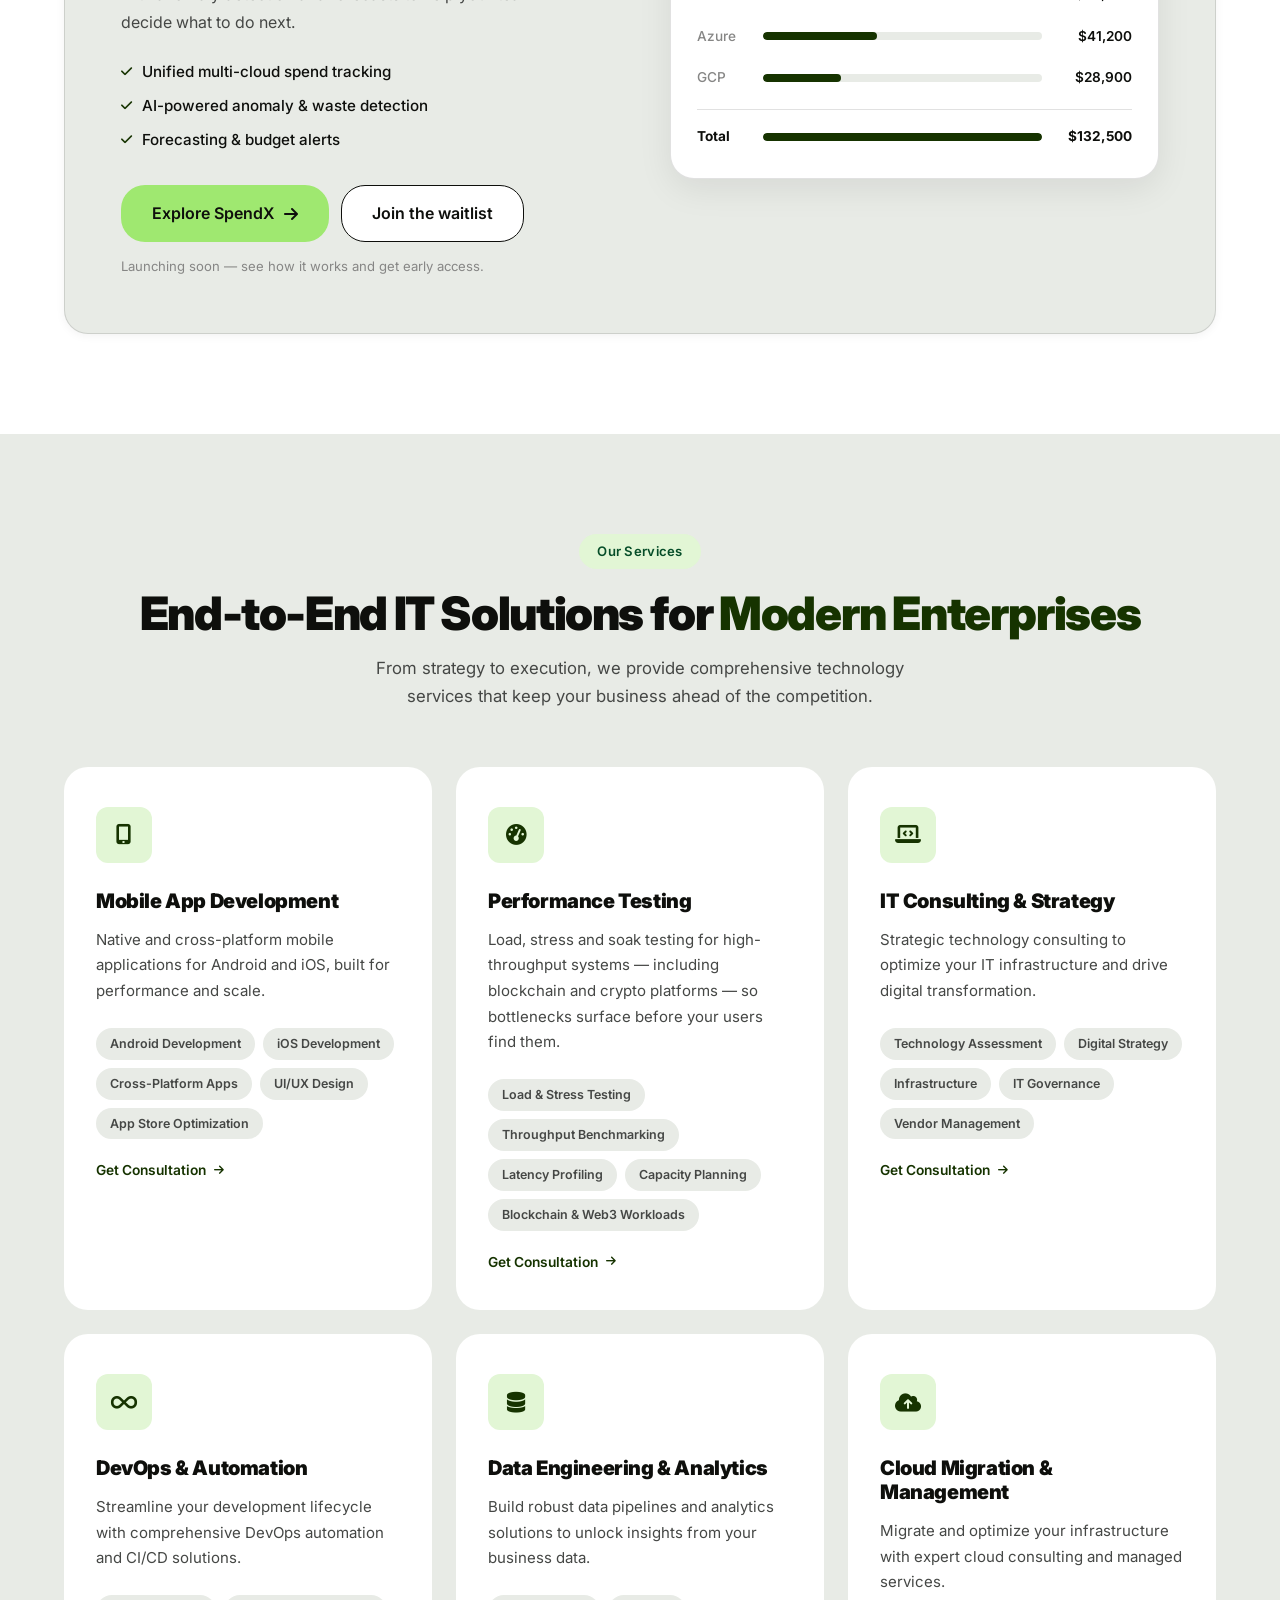
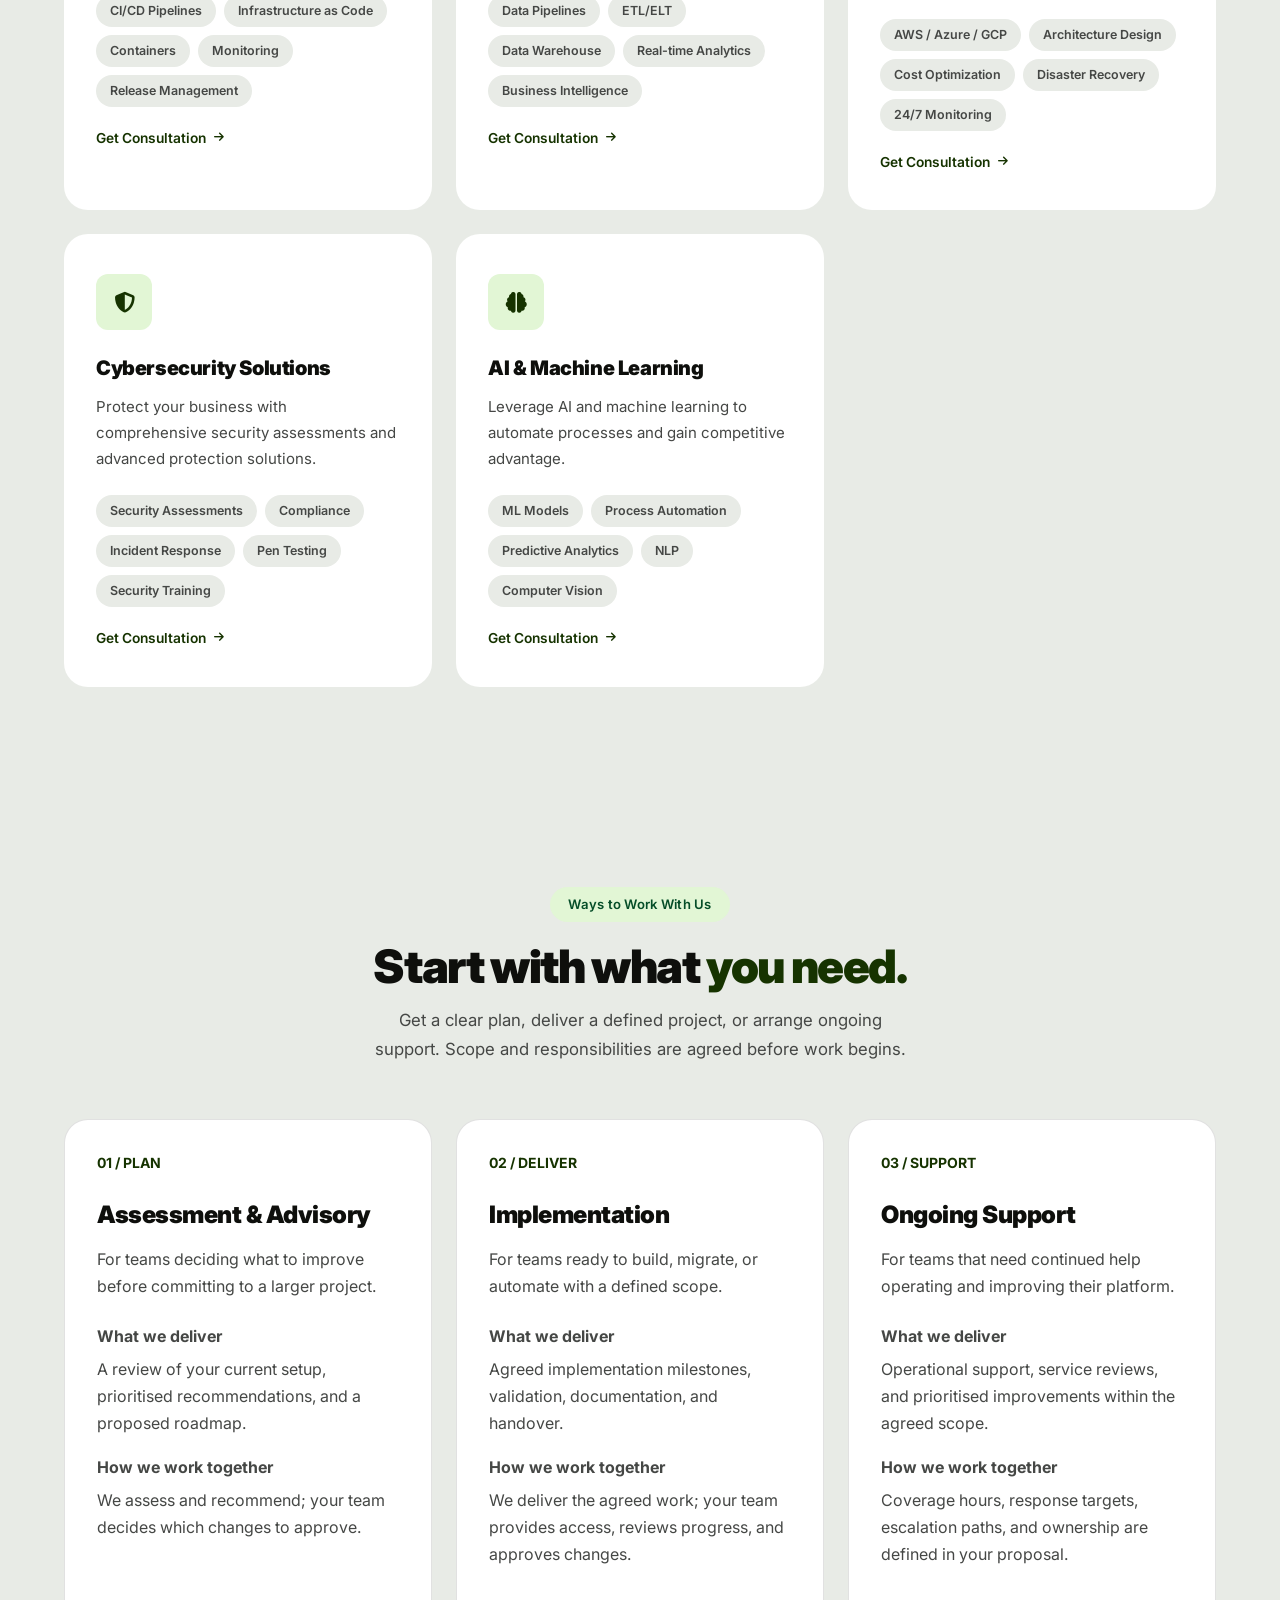
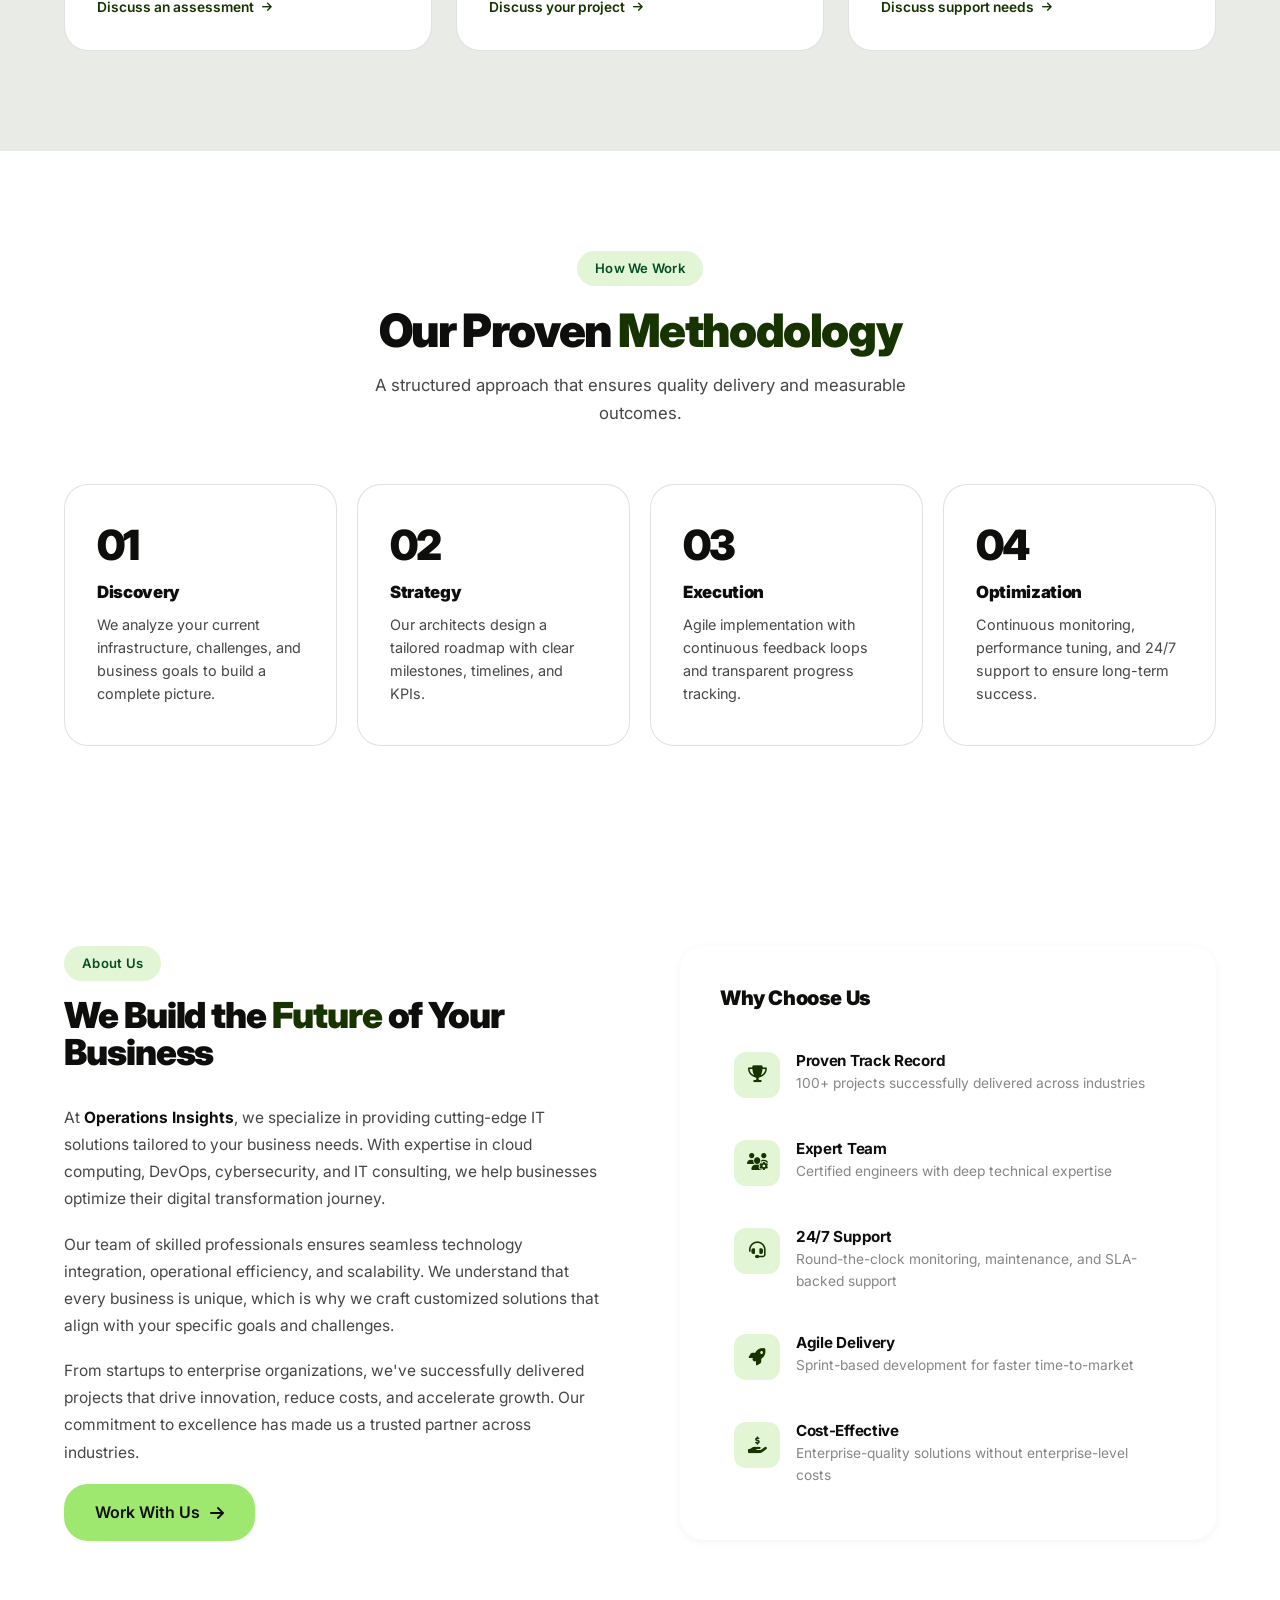
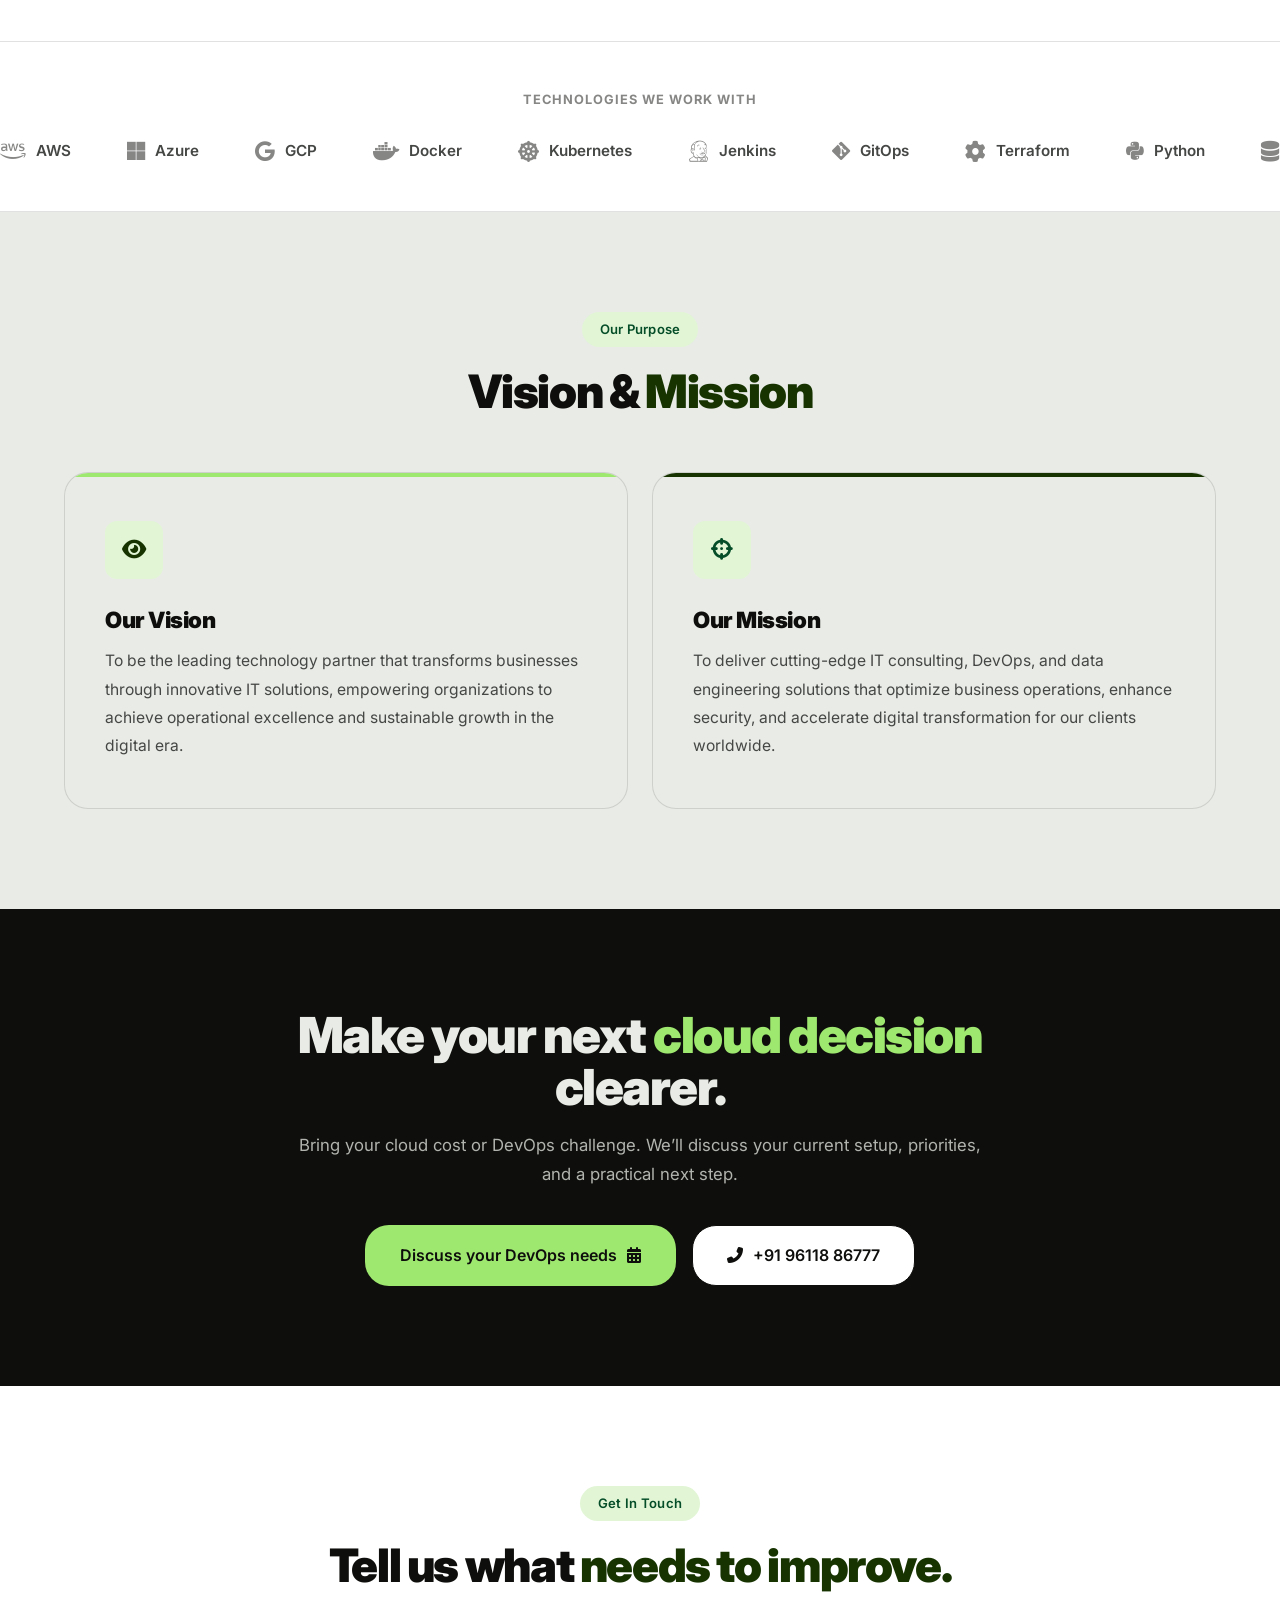
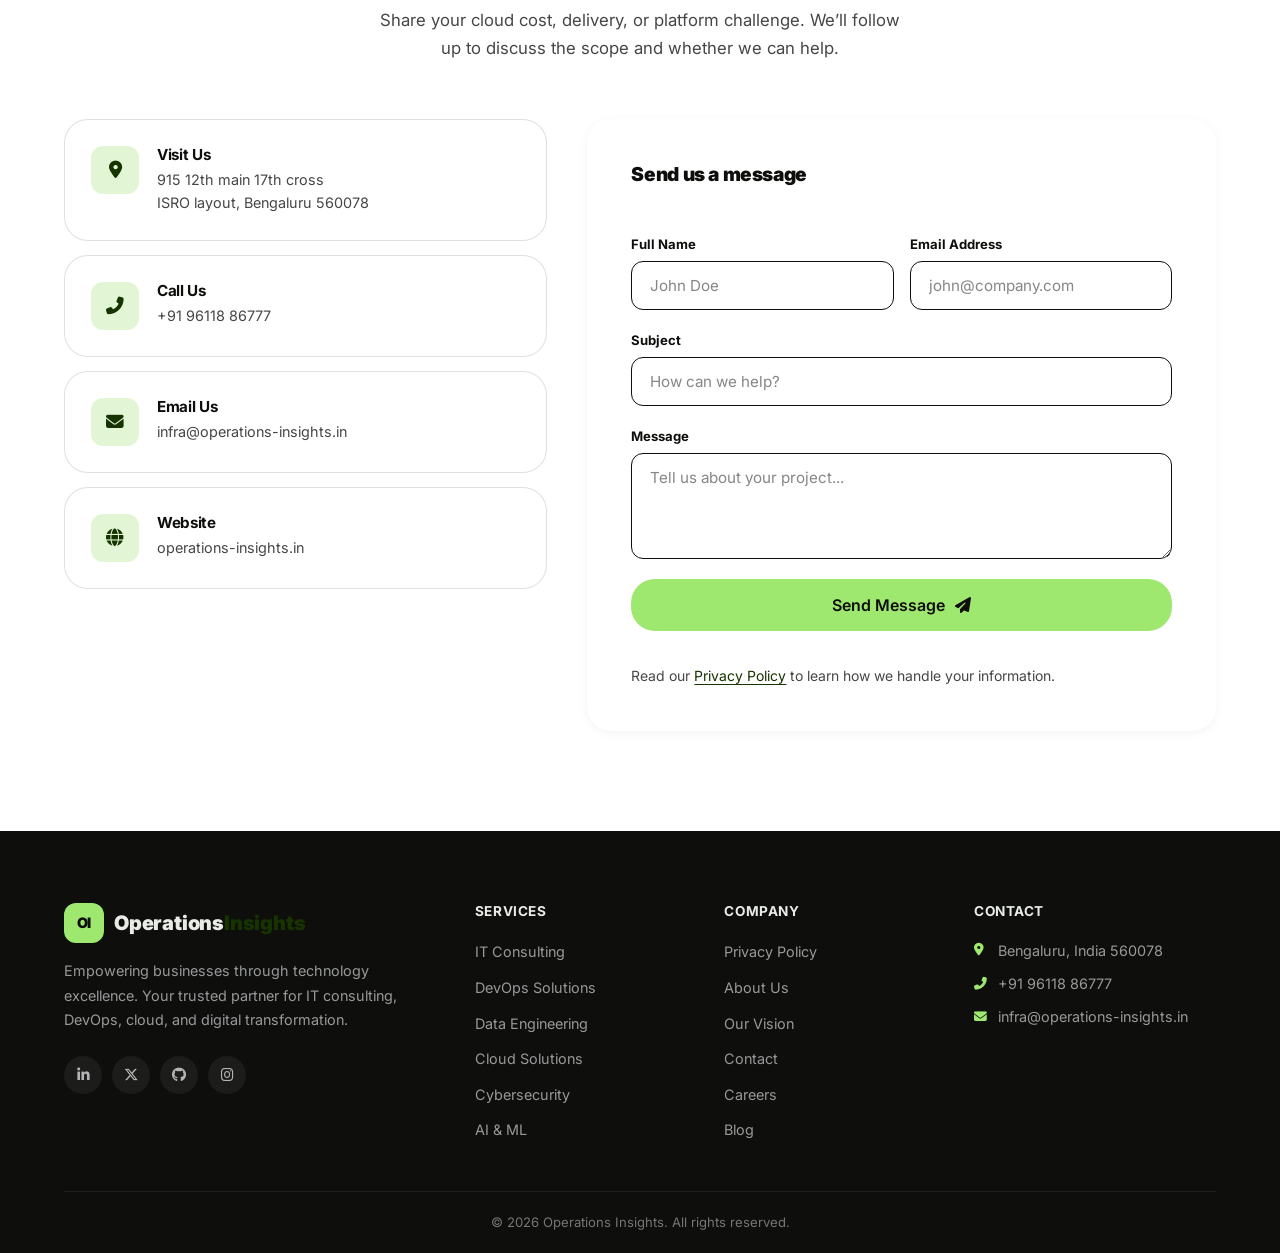
==== commit 67274683: "Rename FinOps AI to SpendX and add privacy and engagement content" ====
--- a/index.html
+++ b/index.html
@@ -125,7 +125,7 @@
             <ul class="nav-links" id="navLinks">
                 <li><a href="#home" class="active">Home</a></li>
                 <li><a href="#services">Services</a></li>
-                <li><a href="finops-ai.html">FinOps AI</a></li>
+                <li><a href="spendx.html">SpendX</a></li>
                 <li><a href="#about">About</a></li>
                 <li><a href="#vision">Vision</a></li>
                 <li><a href="#contact">Contact</a></li>
@@ -264,23 +264,23 @@
         </div>
     </section>
 
-    <!-- FinOps AI Product Teaser -->
-    <section class="section finops" id="finops" aria-label="FinOps AI - launching soon">
+    <!-- SpendX Product Teaser -->
+    <section class="section finops" id="finops" aria-label="SpendX - launching soon">
         <div class="container">
             <div class="finops-panel finops-panel-link" data-animate="fade-up">
-                <a href="finops-ai.html" class="finops-panel-hit" aria-label="Explore FinOps AI"></a>
+                <a href="spendx.html" class="finops-panel-hit" aria-label="Explore SpendX"></a>
                 <div class="finops-left">
                     <span class="launch-badge"><span class="badge-dot"></span> Launching Soon</span>
-                    <h2><a href="finops-ai.html" class="finops-title-link">Introducing <span class="gradient-text">FinOps AI</span></a></h2>
-                    <p class="finops-desc">See every dollar your company spends across AWS, Azure, and GCP in one AI-powered dashboard. Real-time visibility, anomaly detection, and cost forecasts, unified.</p>
+                    <h2><a href="spendx.html" class="finops-title-link">Introducing <span class="gradient-text">SpendX</span></a></h2>
+                    <p class="finops-desc">Understand cloud spend. Find waste. Plan with confidence. SpendX brings AWS, Azure, and GCP costs into one view, with anomaly detection and forecasts to help your team decide what to do next.</p>
                     <ul class="finops-points">
                         <li><i class="fas fa-check"></i> Unified multi-cloud spend tracking</li>
                         <li><i class="fas fa-check"></i> AI-powered anomaly & waste detection</li>
                         <li><i class="fas fa-check"></i> Forecasting & budget alerts</li>
                     </ul>
                     <div class="finops-actions">
-                        <a href="finops-ai.html" class="btn btn-primary">Explore FinOps AI <i class="fas fa-arrow-right"></i></a>
-                        <a href="finops-ai.html#waitlist" class="btn btn-glass">Join the waitlist</a>
+                        <a href="spendx.html" class="btn btn-primary">Explore SpendX <i class="fas fa-arrow-right"></i></a>
+                        <a href="spendx.html#waitlist" class="btn btn-glass">Join the waitlist</a>
                     </div>
                     <p class="waitlist-note">Launching soon — see how it works and get early access.</p>
                 </div>
@@ -290,7 +290,7 @@
                             <span class="mock-dot mock-dot-1"></span>
                             <span class="mock-dot mock-dot-2"></span>
                             <span class="mock-dot mock-dot-3"></span>
-                            <span class="mock-title">finops-ai — company-spend</span>
+                            <span class="mock-title">spendx — company-spend</span>
                         </div>
                         <div class="finops-mock-body">
                             <div class="mock-row">
@@ -448,6 +448,40 @@
                         </ul>
                         <a href="#contact" class="card-link">Get Consultation <i class="fas fa-arrow-right"></i></a>
                     </div>
+                </article>
+            </div>
+        </div>
+    </section>
+
+    <!-- Engagement options -->
+    <section class="section engagements" id="engagements" aria-label="Ways to work with us">
+        <div class="container">
+            <div class="section-header" data-animate="fade-up">
+                <span class="section-tag">Ways to Work With Us</span>
+                <h2>Start with what <span class="gradient-text">you need.</span></h2>
+                <p class="section-desc">Get a clear plan, deliver a defined project, or arrange ongoing support. Scope and responsibilities are agreed before work begins.</p>
+            </div>
+            <div class="engagement-grid">
+                <article class="engagement-card" data-animate="fade-up">
+                    <span class="engagement-number">01 / PLAN</span>
+                    <h3>Assessment &amp; Advisory</h3>
+                    <p>For teams deciding what to improve before committing to a larger project.</p>
+                    <dl><dt>What we deliver</dt><dd>A review of your current setup, prioritised recommendations, and a proposed roadmap.</dd><dt>How we work together</dt><dd>We assess and recommend; your team decides which changes to approve.</dd></dl>
+                    <a href="#contact" class="card-link" data-enquiry="Assessment and advisory enquiry">Discuss an assessment <i class="fas fa-arrow-right" aria-hidden="true"></i></a>
+                </article>
+                <article class="engagement-card" data-animate="fade-up" data-delay="100">
+                    <span class="engagement-number">02 / DELIVER</span>
+                    <h3>Implementation</h3>
+                    <p>For teams ready to build, migrate, or automate with a defined scope.</p>
+                    <dl><dt>What we deliver</dt><dd>Agreed implementation milestones, validation, documentation, and handover.</dd><dt>How we work together</dt><dd>We deliver the agreed work; your team provides access, reviews progress, and approves changes.</dd></dl>
+                    <a href="#contact" class="card-link" data-enquiry="DevOps and cloud implementation enquiry">Discuss your project <i class="fas fa-arrow-right" aria-hidden="true"></i></a>
+                </article>
+                <article class="engagement-card" data-animate="fade-up" data-delay="200">
+                    <span class="engagement-number">03 / SUPPORT</span>
+                    <h3>Ongoing Support</h3>
+                    <p>For teams that need continued help operating and improving their platform.</p>
+                    <dl><dt>What we deliver</dt><dd>Operational support, service reviews, and prioritised improvements within the agreed scope.</dd><dt>How we work together</dt><dd>Coverage hours, response targets, escalation paths, and ownership are defined in your proposal.</dd></dl>
+                    <a href="#contact" class="card-link" data-enquiry="Ongoing platform support enquiry">Discuss support needs <i class="fas fa-arrow-right" aria-hidden="true"></i></a>
                 </article>
             </div>
         </div>
@@ -614,11 +648,11 @@
     <section class="cta-banner" aria-label="Call to action">
         <div class="container">
             <div class="cta-content" data-animate="fade-up">
-                <h2>Ready to Accelerate Your <span class="gradient-text">Digital Transformation</span>?</h2>
-                <p>Let's discuss how our solutions can help your business grow. Book a free consultation today.</p>
+                <h2>Make your next <span class="gradient-text">cloud decision</span> clearer.</h2>
+                <p>Bring your cloud cost or DevOps challenge. We’ll discuss your current setup, priorities, and a practical next step.</p>
                 <div class="cta-actions">
                     <a href="#contact" class="btn btn-primary btn-lg">
-                        Schedule a Call <i class="fas fa-calendar-alt"></i>
+                        Discuss your DevOps needs <i class="fas fa-calendar-alt"></i>
                     </a>
                     <a href="tel:+919611886777" class="btn btn-glass btn-lg">
                         <i class="fas fa-phone-alt"></i> +91 96118 86777
@@ -633,8 +667,8 @@
         <div class="container">
             <div class="section-header" data-animate="fade-up">
                 <span class="section-tag">Get In Touch</span>
-                <h2>Let's Build <span class="gradient-text">Together</span></h2>
-                <p class="section-desc">Ready to transform your business? Reach out and let's discuss your technology goals.</p>
+                <h2>Tell us what <span class="gradient-text">needs to improve.</span></h2>
+                <p class="section-desc">Share your cloud cost, delivery, or platform challenge. We’ll follow up to discuss the scope and whether we can help.</p>
             </div>
             <div class="contact-layout">
                 <div class="contact-info" data-animate="fade-up">
@@ -691,6 +725,7 @@
                         <button type="submit" class="btn btn-primary btn-full">
                             Send Message <i class="fas fa-paper-plane"></i>
                         </button>
+                        <p class="form-privacy">Read our <a href="privacy-policy.html">Privacy Policy</a> to learn how we handle your information.</p>
                     </form>
                 </div>
             </div>
@@ -728,6 +763,7 @@
                 <div class="footer-col">
                     <h4>Company</h4>
                     <ul>
+                        <li><a href="privacy-policy.html">Privacy Policy</a></li>
                         <li><a href="#about">About Us</a></li>
                         <li><a href="#vision">Our Vision</a></li>
                         <li><a href="#contact">Contact</a></li>
--- a/styles.css
+++ b/styles.css
@@ -2390,3 +2390,31 @@
     .float-card { opacity: 1 !important; transform: none !important; }
     .hero-floats { transform: none !important; transition: none !important; }
 }
+
+/* Privacy policy */
+.privacy-page { padding: 150px 0 90px; }
+.privacy-content { max-width: 860px; }
+.privacy-header { margin-bottom: 40px; padding-bottom: 28px; border-bottom: 1px solid var(--border-color); }
+.privacy-header h1 { font-size: clamp(2.5rem, 6vw, 4rem); line-height: 1.12; margin-bottom: 20px; }
+.privacy-content p { font-size: 1rem; line-height: 1.85; color: var(--text-body); margin-bottom: 18px; }
+.privacy-content section { margin-top: 36px; }
+.privacy-content h2 { font-size: 1.4rem; line-height: 1.4; margin-bottom: 14px; }
+.privacy-content a, .form-privacy a { color: var(--accent-2); text-decoration: underline; text-underline-offset: 3px; }
+.privacy-contact { margin-top: 40px; padding-top: 28px; border-top: 1px solid var(--border-color); }
+.form-privacy { font-size: 0.875rem; line-height: 1.6; color: var(--text-body); margin-top: 14px; }
+@media (max-width: 600px) { .privacy-page { padding: 120px 0 60px; } }
+
+/* Engagement options */
+.engagements { background: var(--bg-secondary); }
+.engagement-grid { display: grid; grid-template-columns: repeat(3, minmax(0, 1fr)); gap: 24px; }
+.engagement-card { display: flex; flex-direction: column; padding: 32px; background: var(--bg-card); border: 1px solid var(--border-color); border-radius: var(--radius-lg); }
+.engagement-number { font-size: 0.875rem; font-weight: 700; color: var(--accent-2); margin-bottom: 24px; }
+.engagement-card h3 { font-size: 1.5rem; line-height: 1.3; margin-bottom: 16px; }
+.engagement-card p, .engagement-card dd { font-size: 1rem; line-height: 1.7; color: var(--text-body); }
+.engagement-card dl { margin: 24px 0 28px; }
+.engagement-card dt { font-weight: 700; margin: 18px 0 6px; }
+.engagement-card dt:first-child { margin-top: 0; }
+.engagement-card .card-link { margin-top: auto; }
+.spendx-promise { font-size: clamp(1.4rem, 2.6vw, 2rem); font-weight: 700; line-height: 1.4; margin-bottom: 20px; color: var(--text-dark); }
+@media (max-width: 960px) { .engagement-grid { grid-template-columns: 1fr; } }
+@media (max-width: 600px) { .engagement-card { padding: 24px; } }
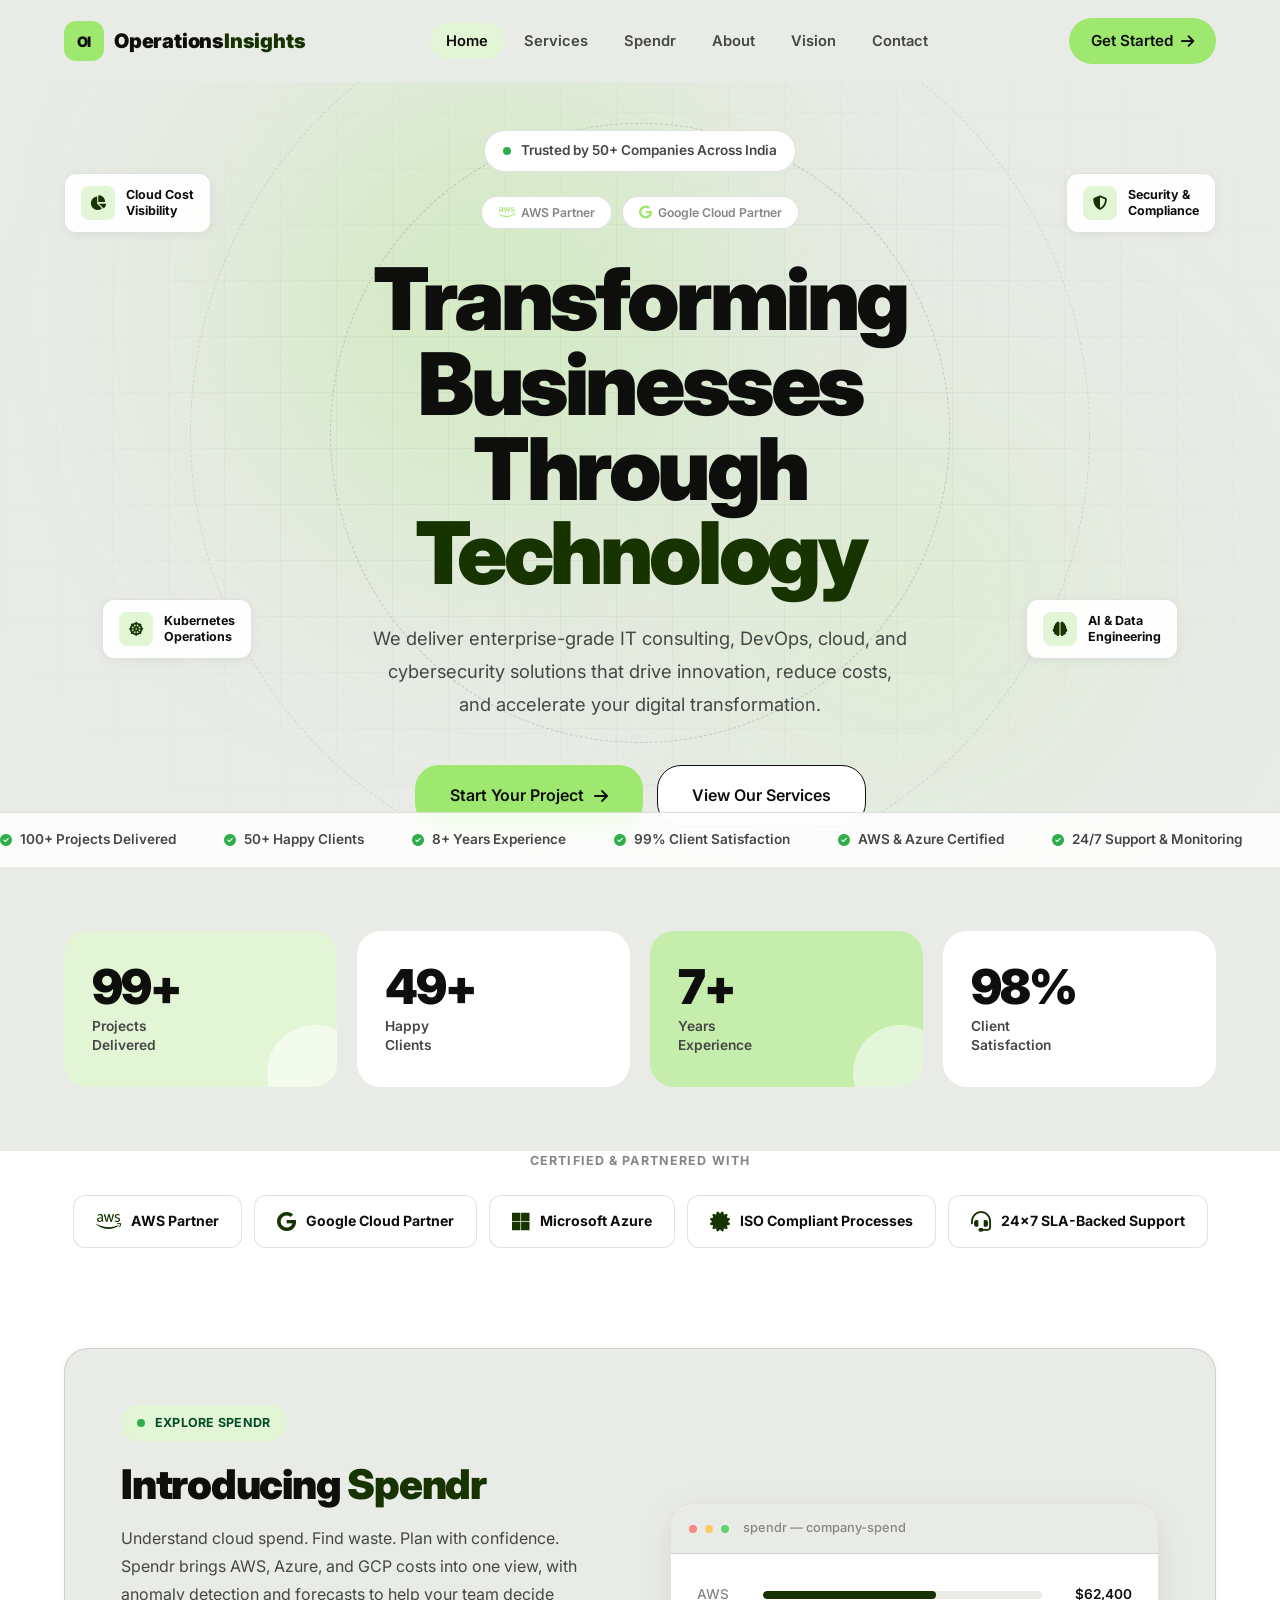
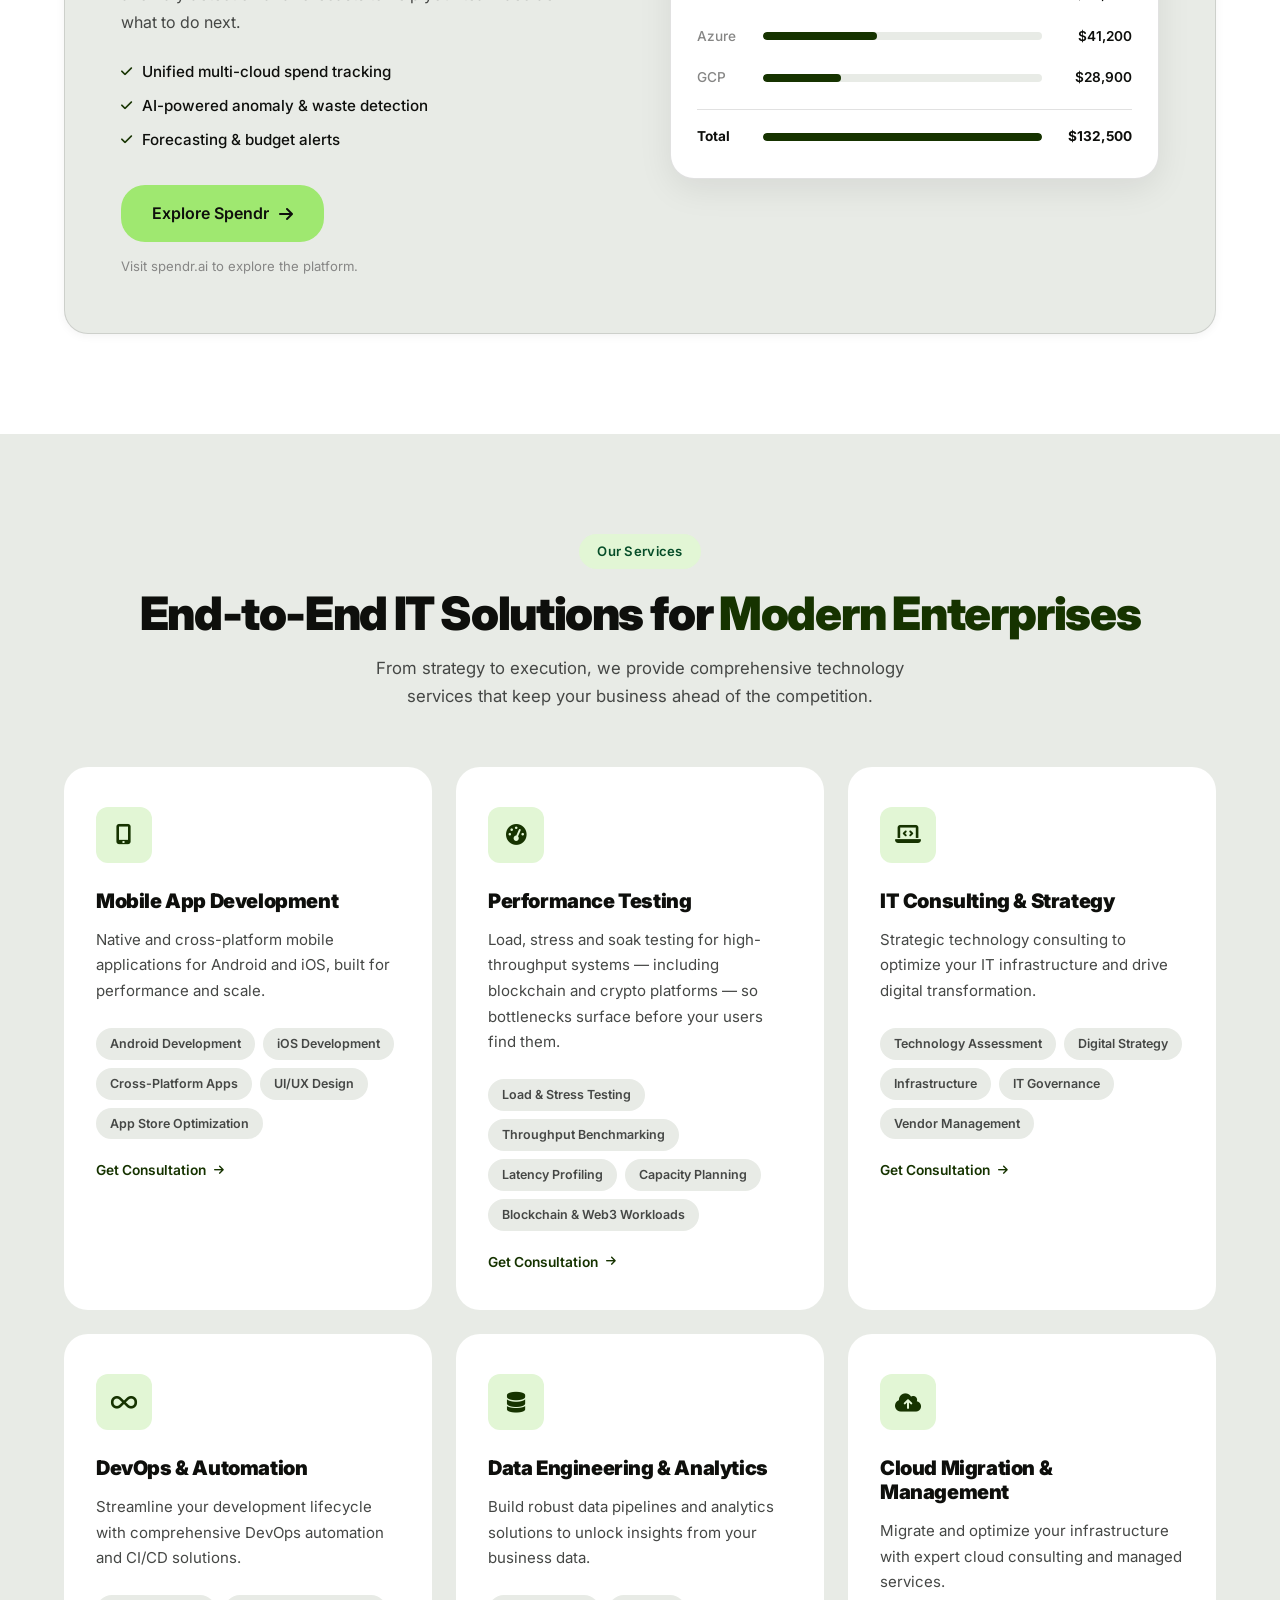
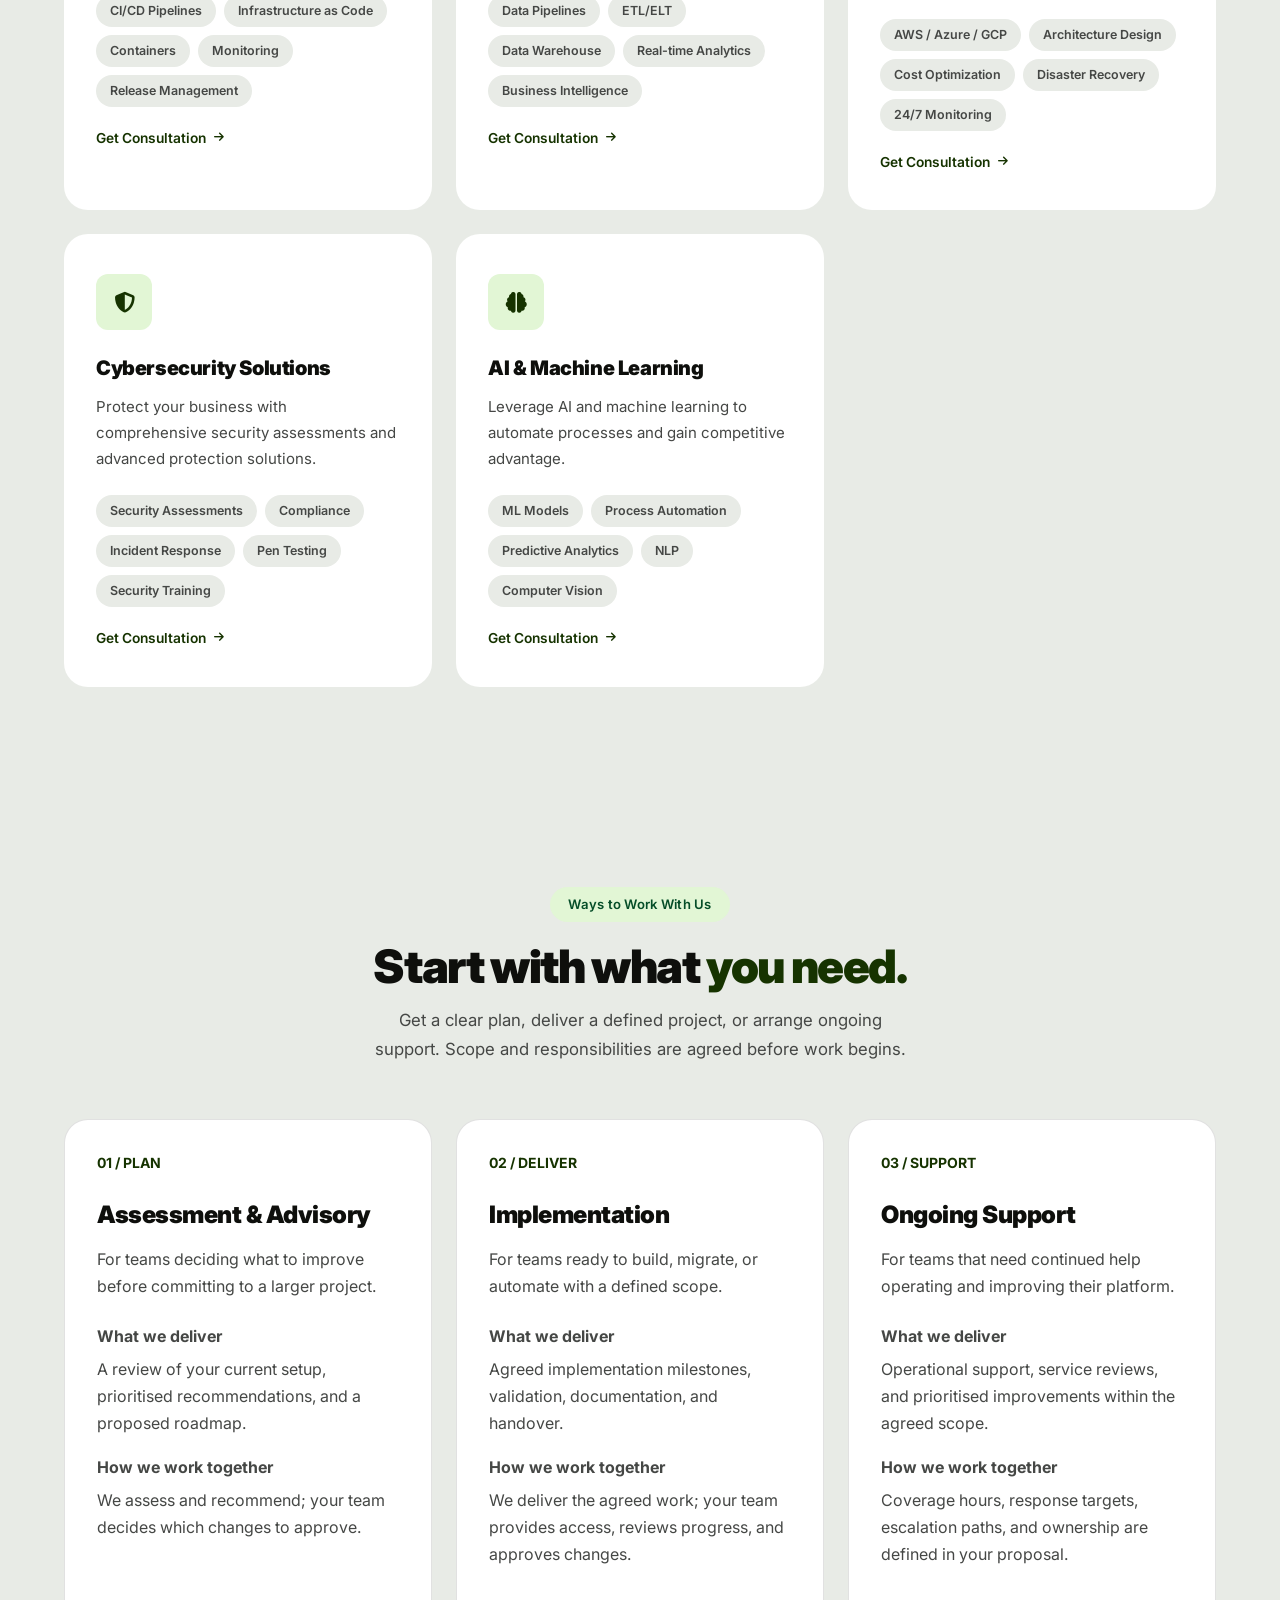
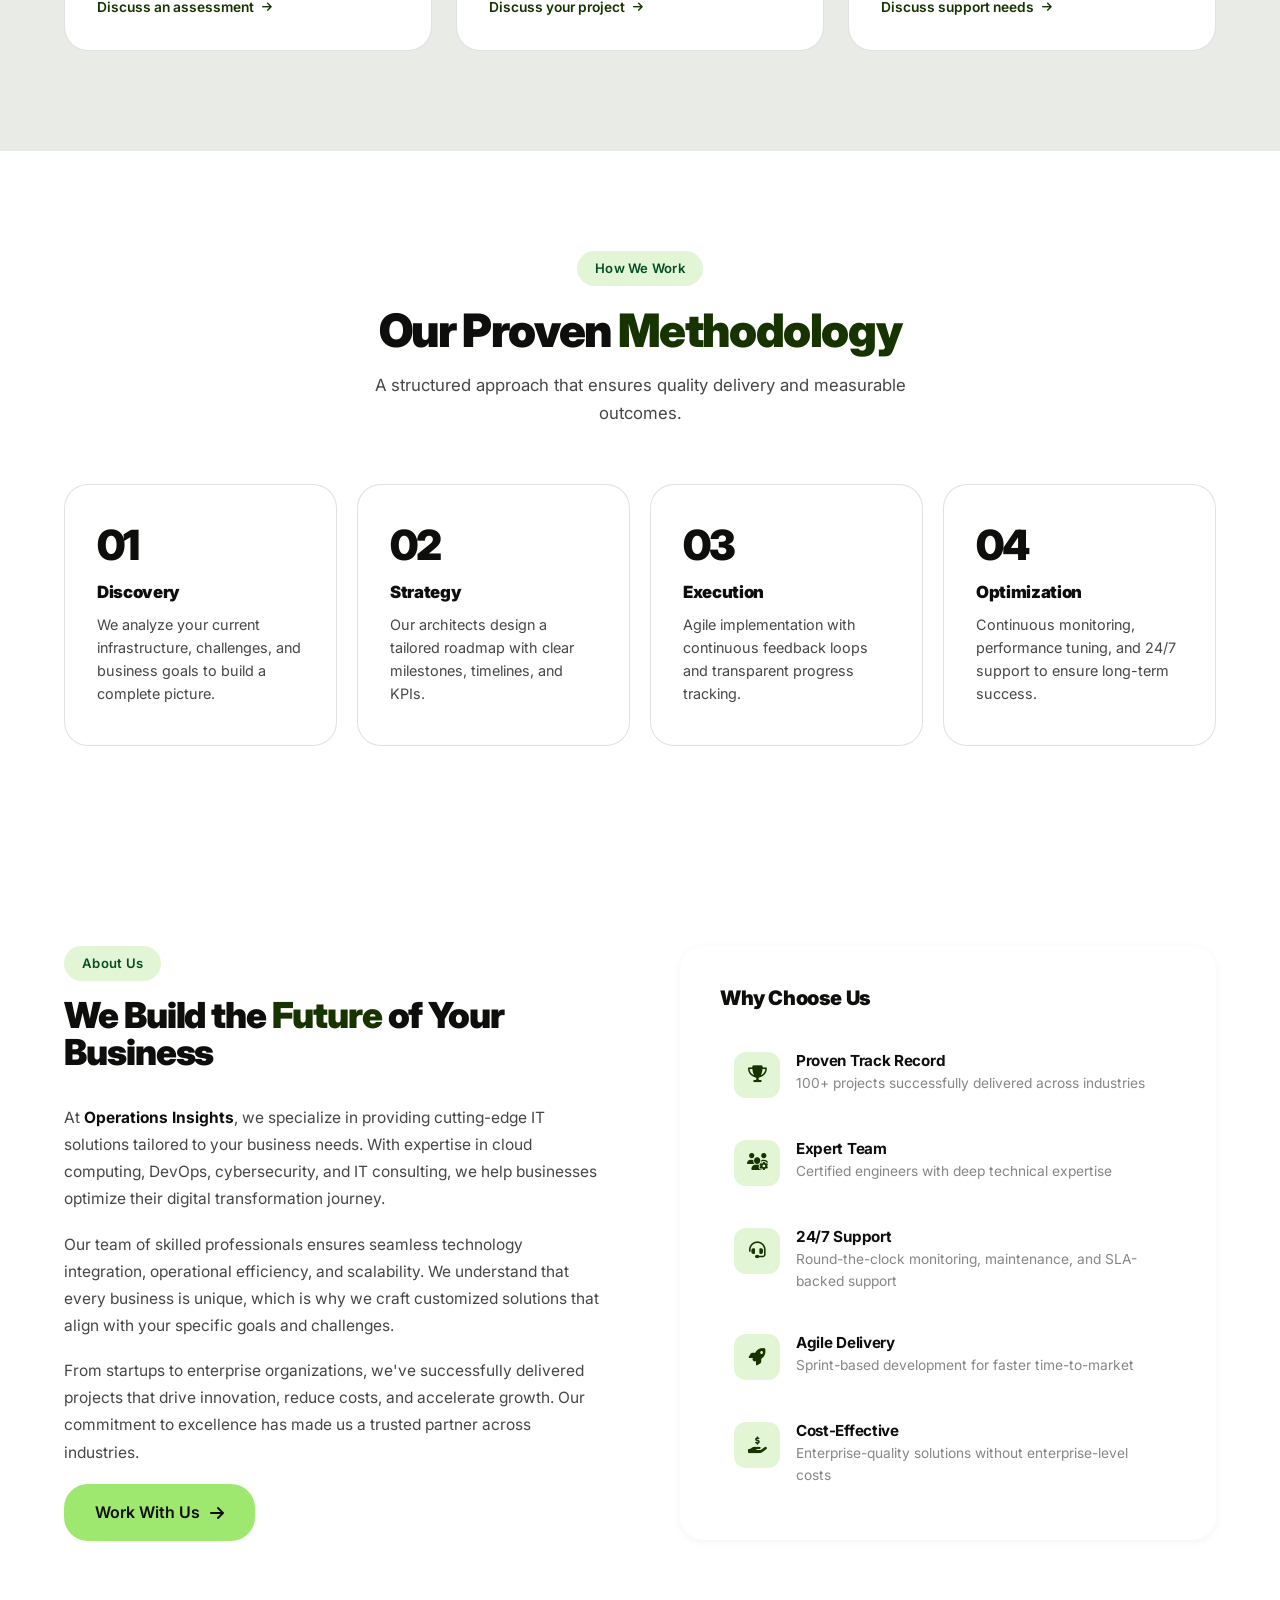
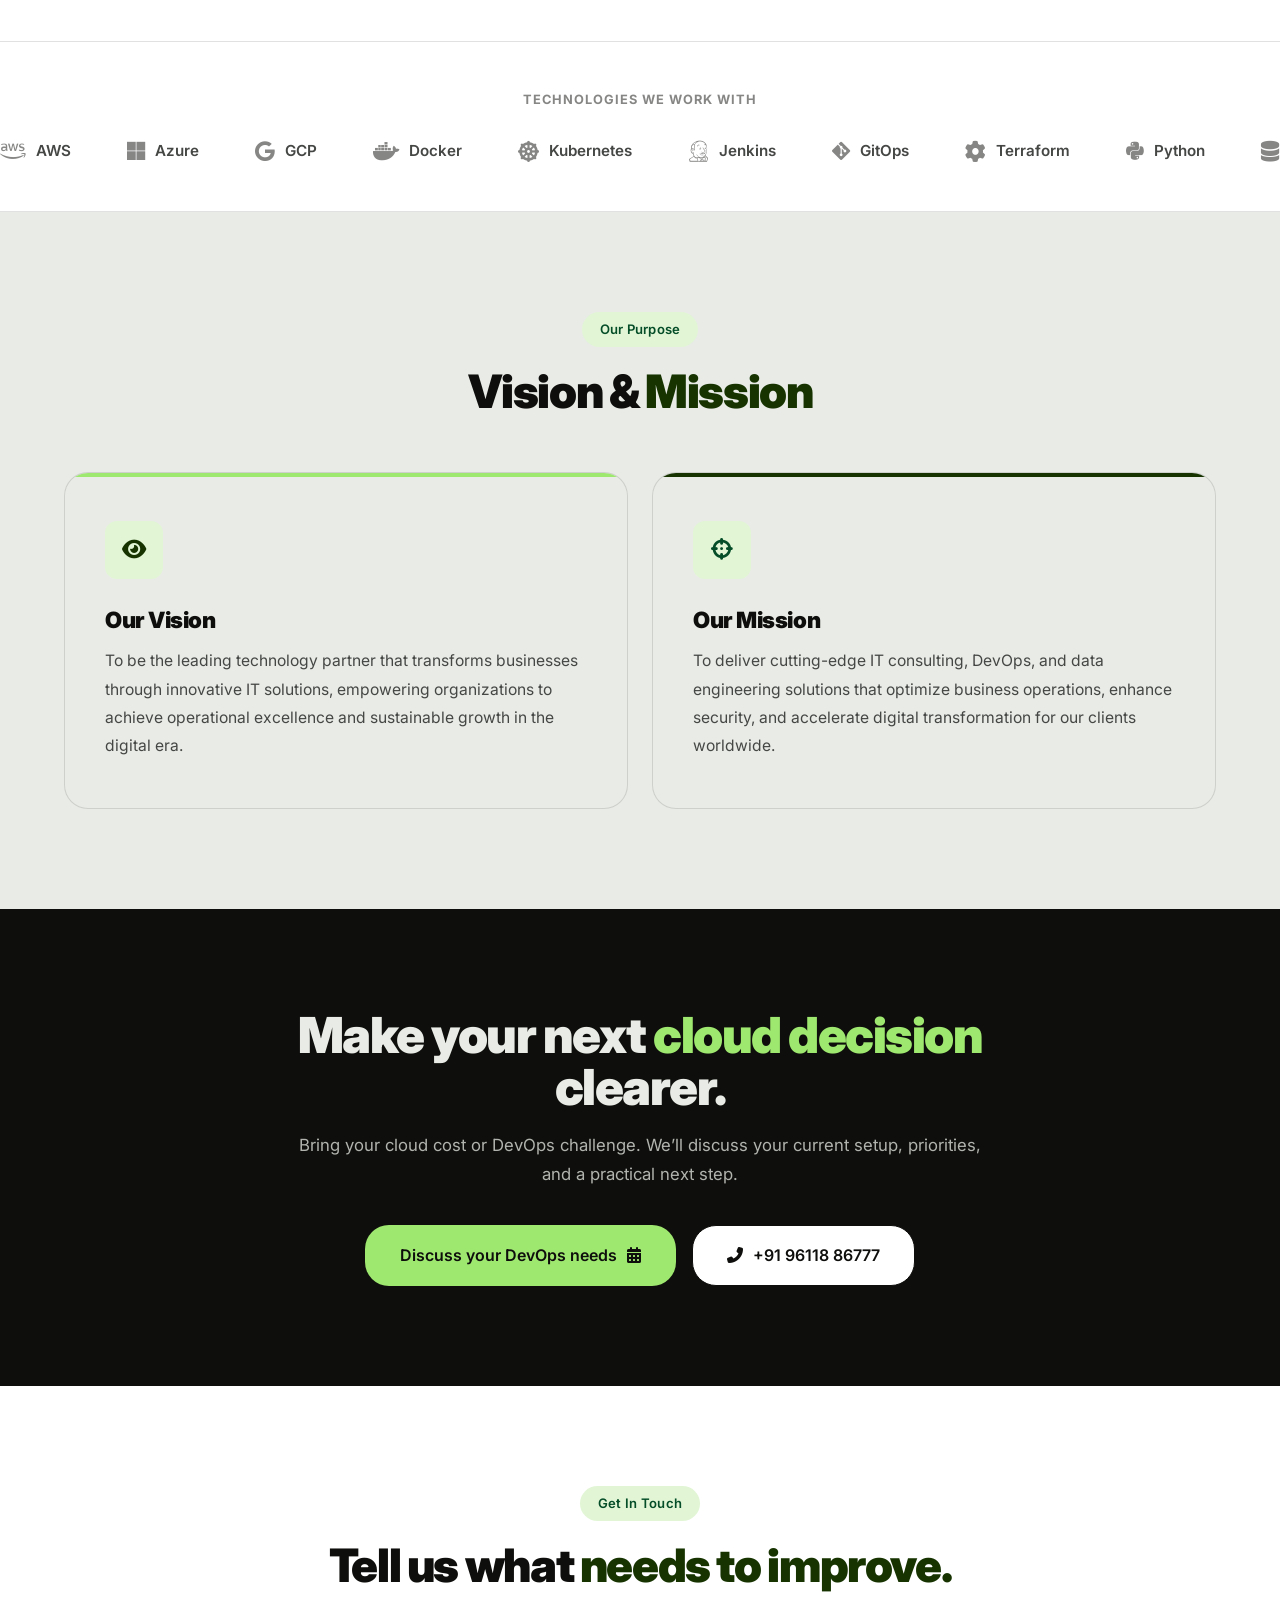
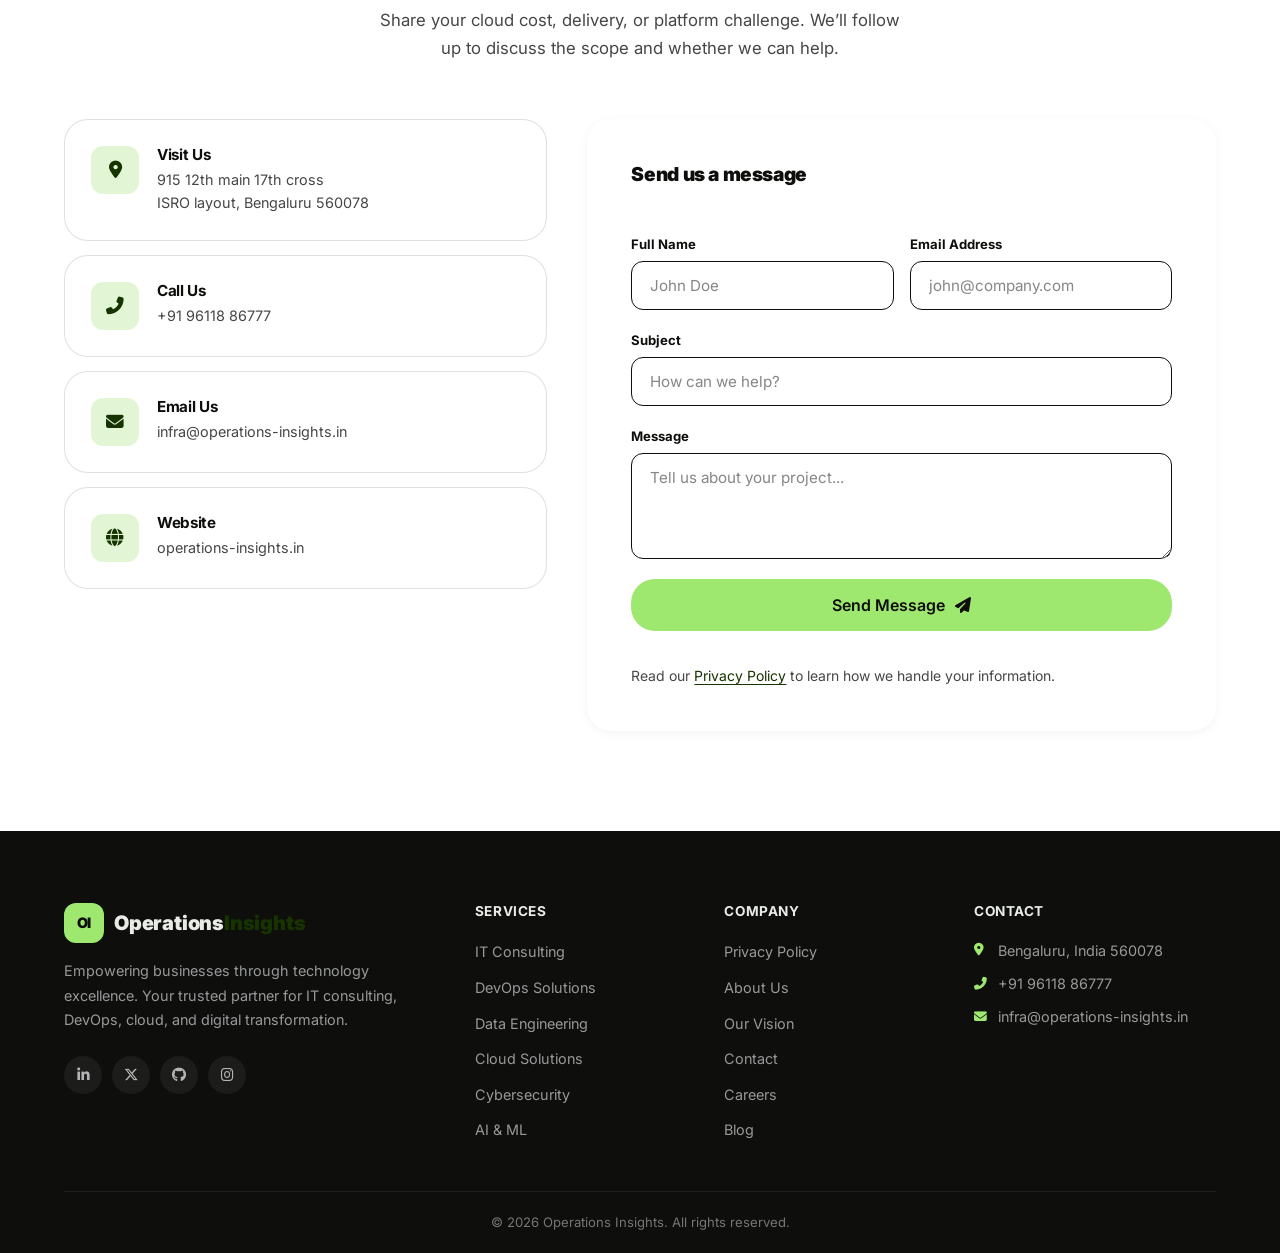
==== commit 964a66b6: "Link Operations Insights to hosted Spendr platform" ====
--- a/index.html
+++ b/index.html
@@ -125,7 +125,7 @@
             <ul class="nav-links" id="navLinks">
                 <li><a href="#home" class="active">Home</a></li>
                 <li><a href="#services">Services</a></li>
-                <li><a href="spendx.html">SpendX</a></li>
+                <li><a href="https://spendr.ai/">Spendr</a></li>
                 <li><a href="#about">About</a></li>
                 <li><a href="#vision">Vision</a></li>
                 <li><a href="#contact">Contact</a></li>
@@ -264,25 +264,25 @@
         </div>
     </section>
 
-    <!-- SpendX Product Teaser -->
-    <section class="section finops" id="finops" aria-label="SpendX - launching soon">
+    <!-- Spendr Product Teaser -->
+    <section class="section finops" id="finops" aria-label="Spendr - cloud cost management">
         <div class="container">
             <div class="finops-panel finops-panel-link" data-animate="fade-up">
-                <a href="spendx.html" class="finops-panel-hit" aria-label="Explore SpendX"></a>
+                <a href="https://spendr.ai/" class="finops-panel-hit" aria-label="Explore Spendr"></a>
                 <div class="finops-left">
-                    <span class="launch-badge"><span class="badge-dot"></span> Launching Soon</span>
-                    <h2><a href="spendx.html" class="finops-title-link">Introducing <span class="gradient-text">SpendX</span></a></h2>
-                    <p class="finops-desc">Understand cloud spend. Find waste. Plan with confidence. SpendX brings AWS, Azure, and GCP costs into one view, with anomaly detection and forecasts to help your team decide what to do next.</p>
+                    <span class="launch-badge"><span class="badge-dot"></span> Explore Spendr</span>
+                    <h2><a href="https://spendr.ai/" class="finops-title-link">Introducing <span class="gradient-text">Spendr</span></a></h2>
+                    <p class="finops-desc">Understand cloud spend. Find waste. Plan with confidence. Spendr brings AWS, Azure, and GCP costs into one view, with anomaly detection and forecasts to help your team decide what to do next.</p>
                     <ul class="finops-points">
                         <li><i class="fas fa-check"></i> Unified multi-cloud spend tracking</li>
                         <li><i class="fas fa-check"></i> AI-powered anomaly & waste detection</li>
                         <li><i class="fas fa-check"></i> Forecasting & budget alerts</li>
                     </ul>
                     <div class="finops-actions">
-                        <a href="spendx.html" class="btn btn-primary">Explore SpendX <i class="fas fa-arrow-right"></i></a>
-                        <a href="spendx.html#waitlist" class="btn btn-glass">Join the waitlist</a>
-                    </div>
-                    <p class="waitlist-note">Launching soon — see how it works and get early access.</p>
+                        <a href="https://spendr.ai/" class="btn btn-primary">Explore Spendr <i class="fas fa-arrow-right"></i></a>
+
+                    </div>
+                    <p class="waitlist-note">Visit spendr.ai to explore the platform.</p>
                 </div>
                 <div class="finops-right">
                     <div class="finops-mock">
@@ -290,7 +290,7 @@
                             <span class="mock-dot mock-dot-1"></span>
                             <span class="mock-dot mock-dot-2"></span>
                             <span class="mock-dot mock-dot-3"></span>
-                            <span class="mock-title">spendx — company-spend</span>
+                            <span class="mock-title">spendr — company-spend</span>
                         </div>
                         <div class="finops-mock-body">
                             <div class="mock-row">
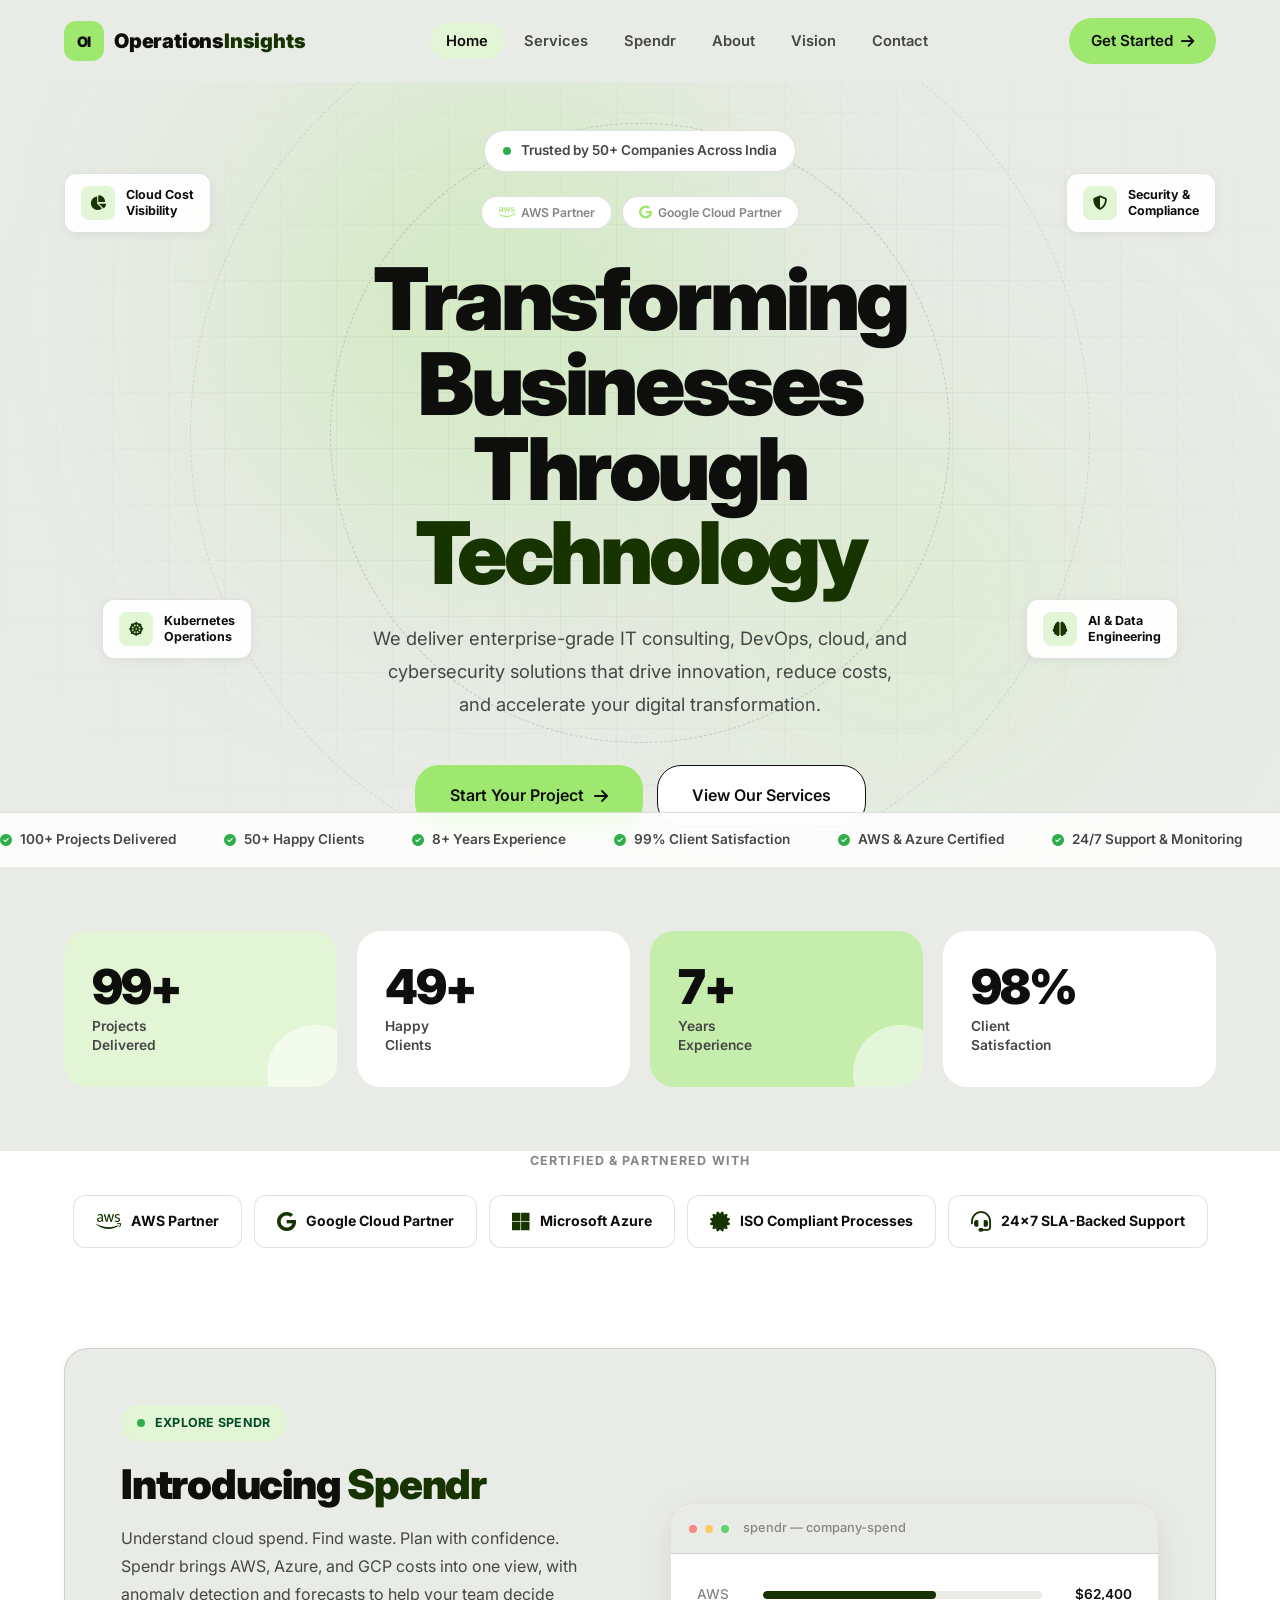
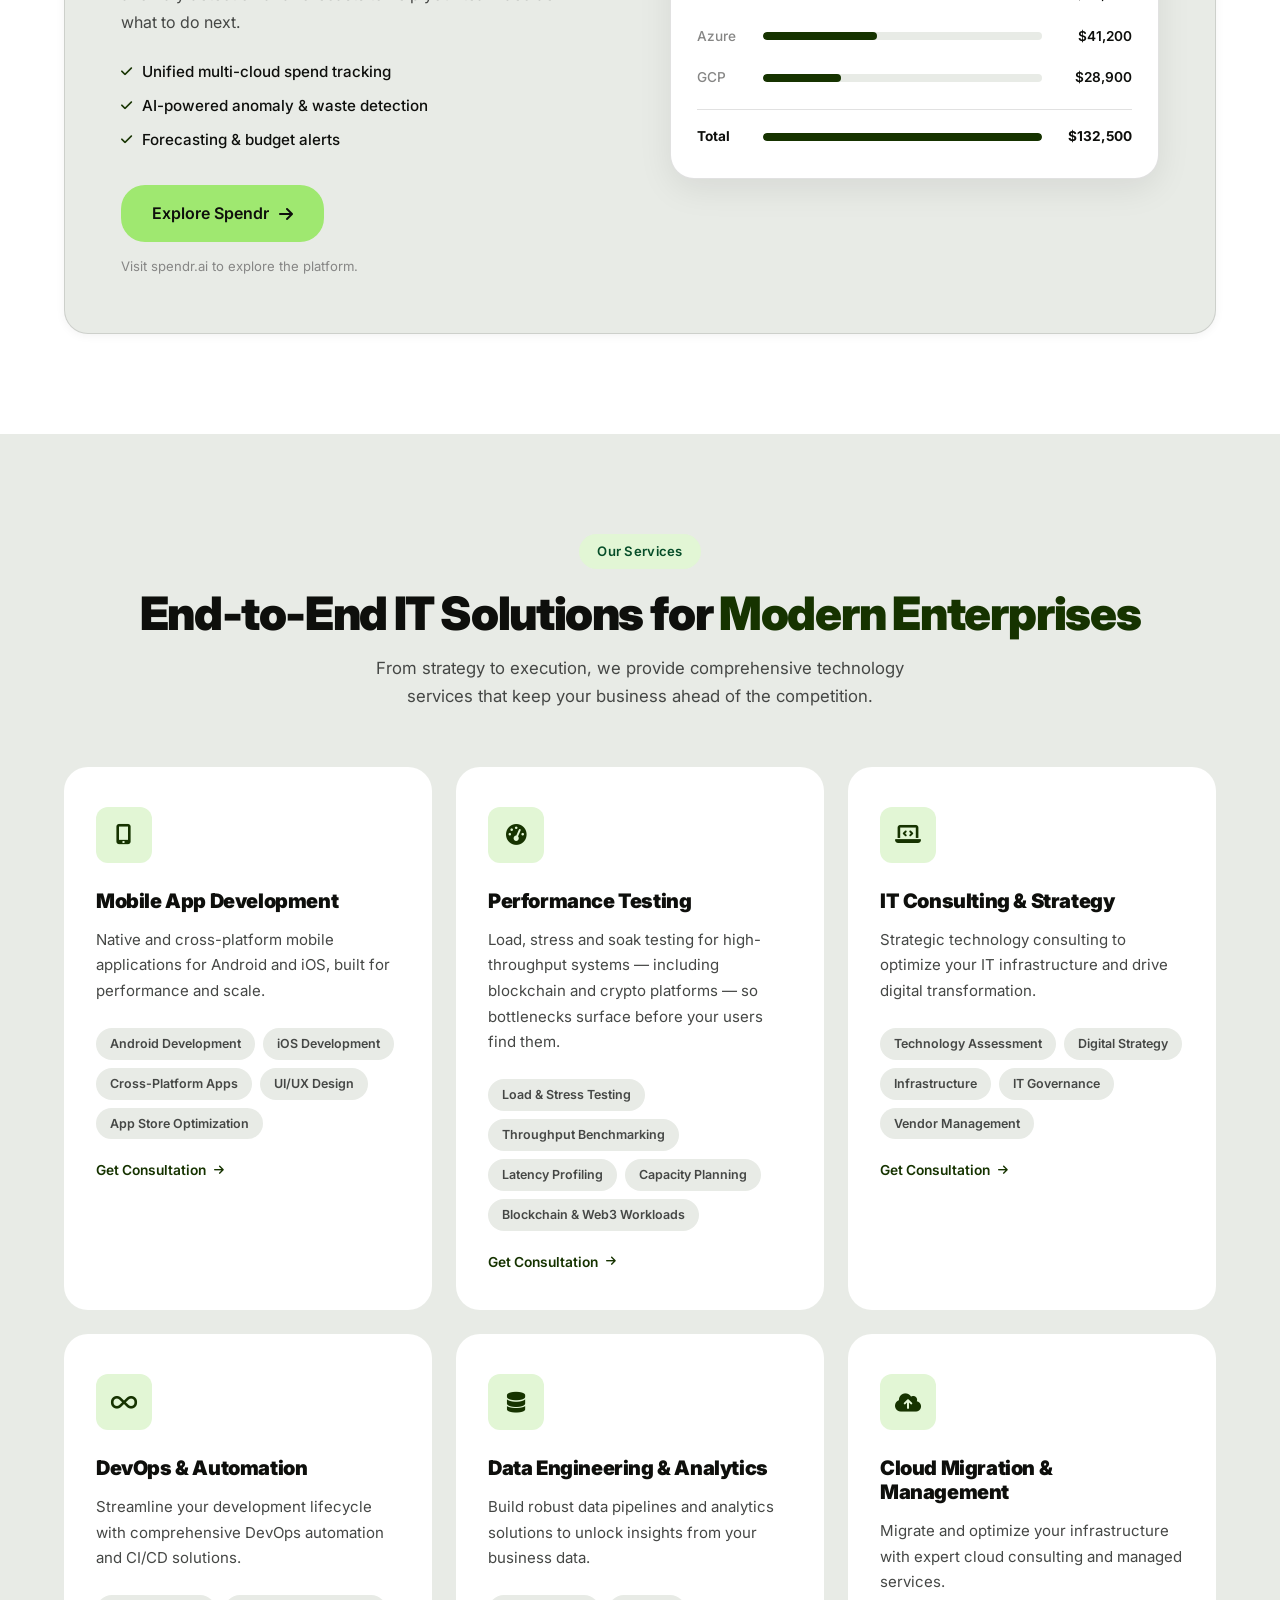
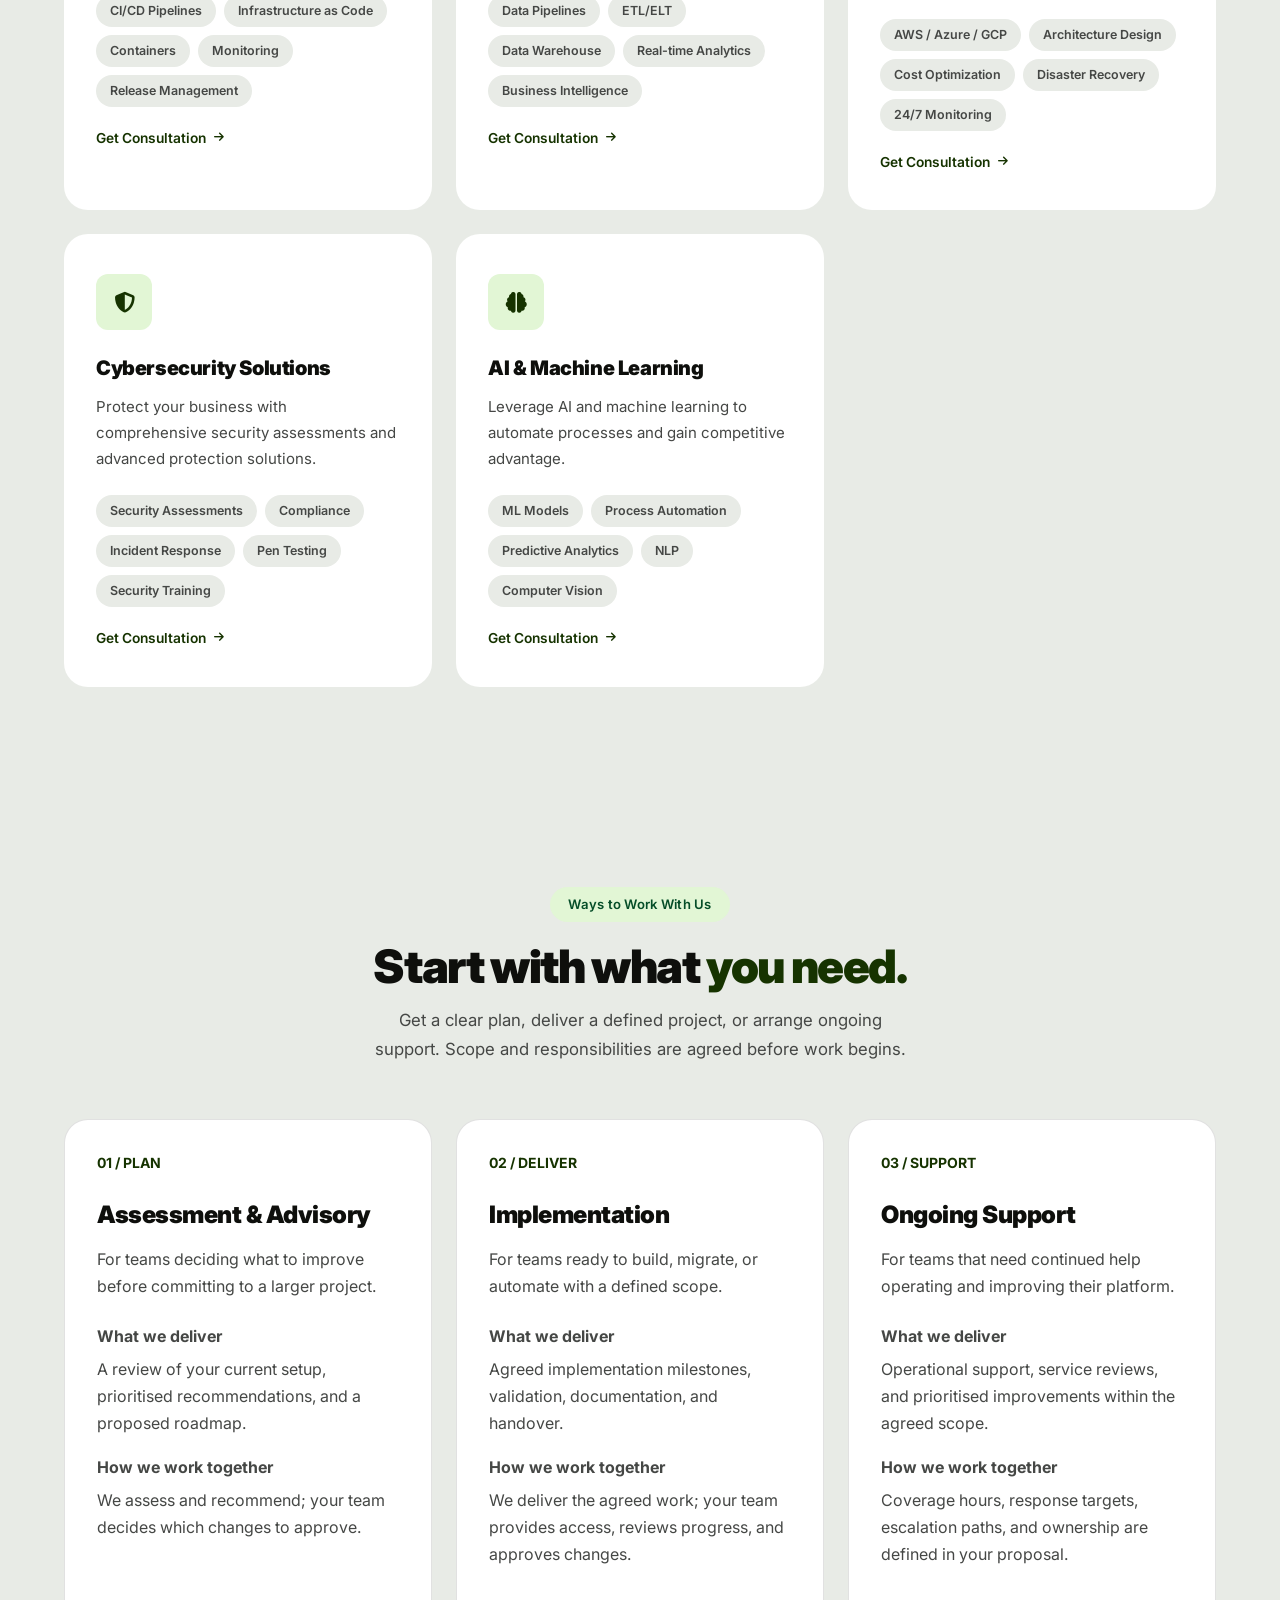
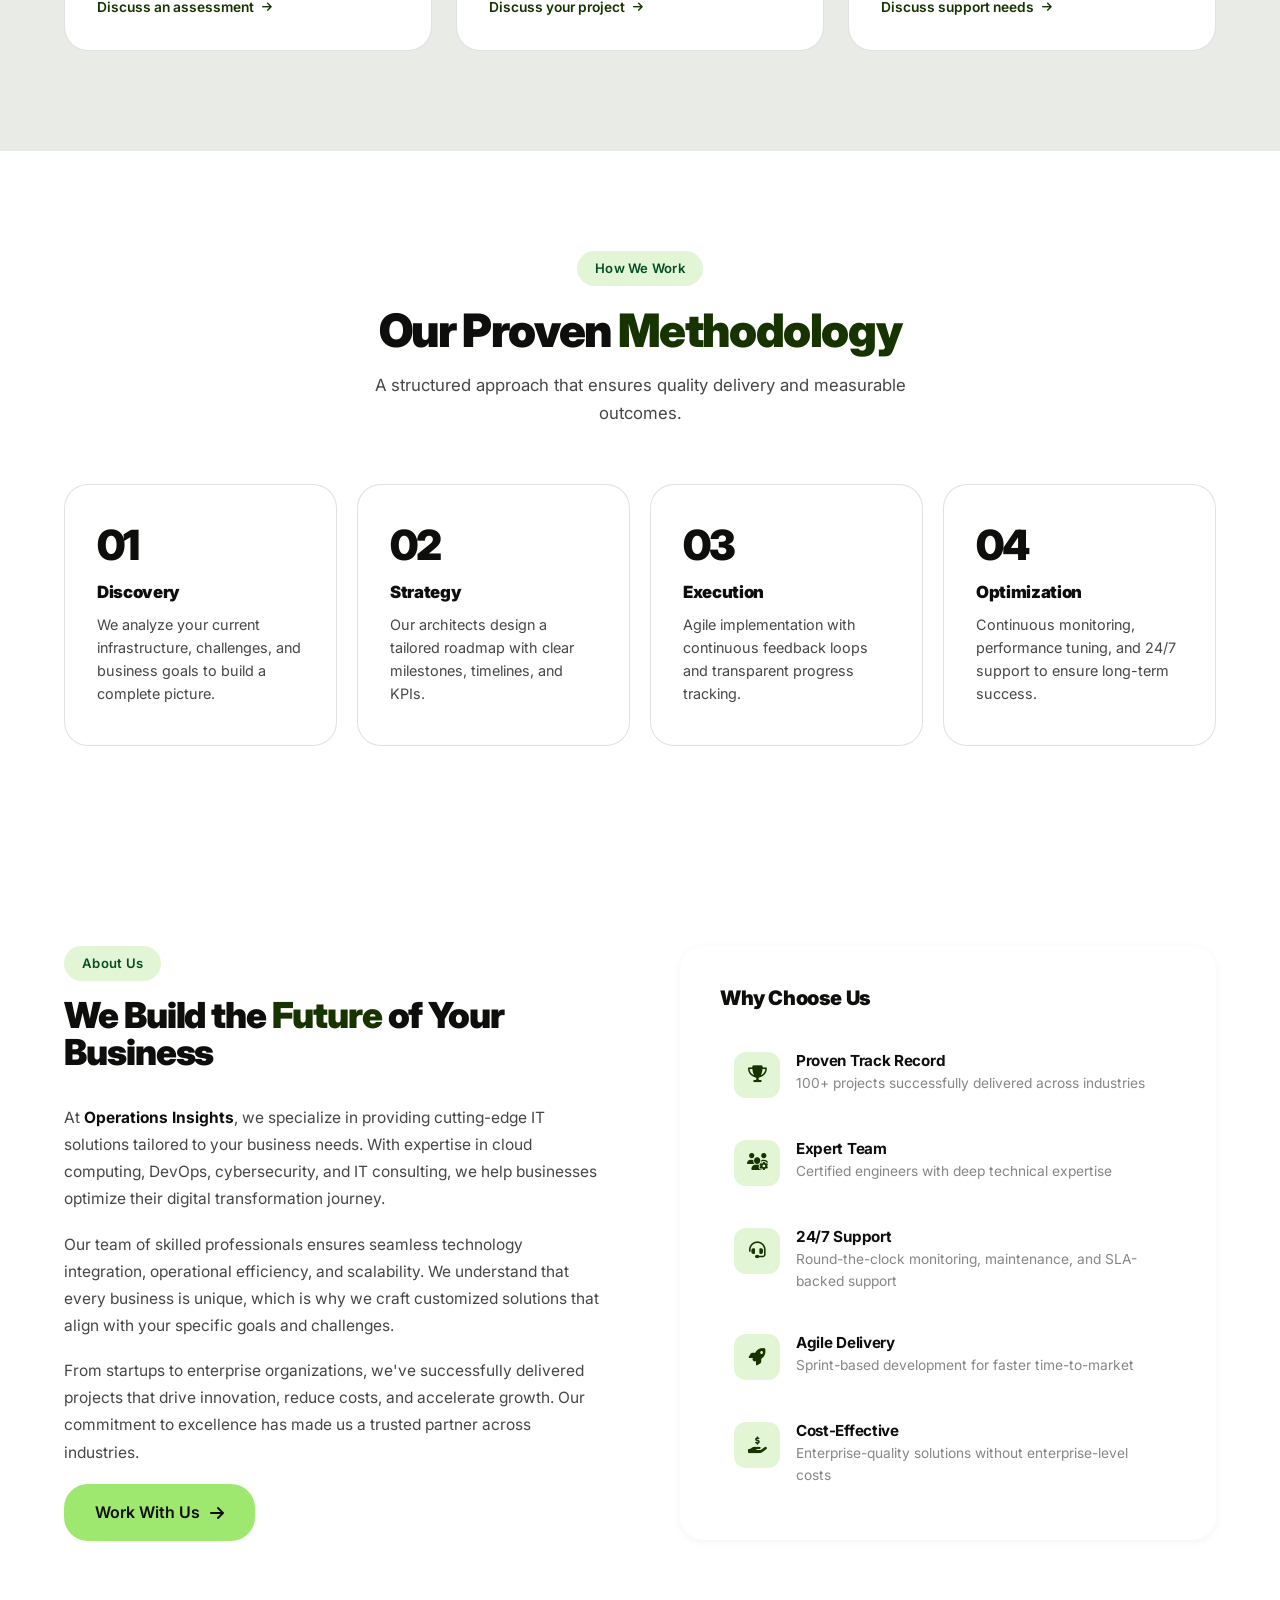
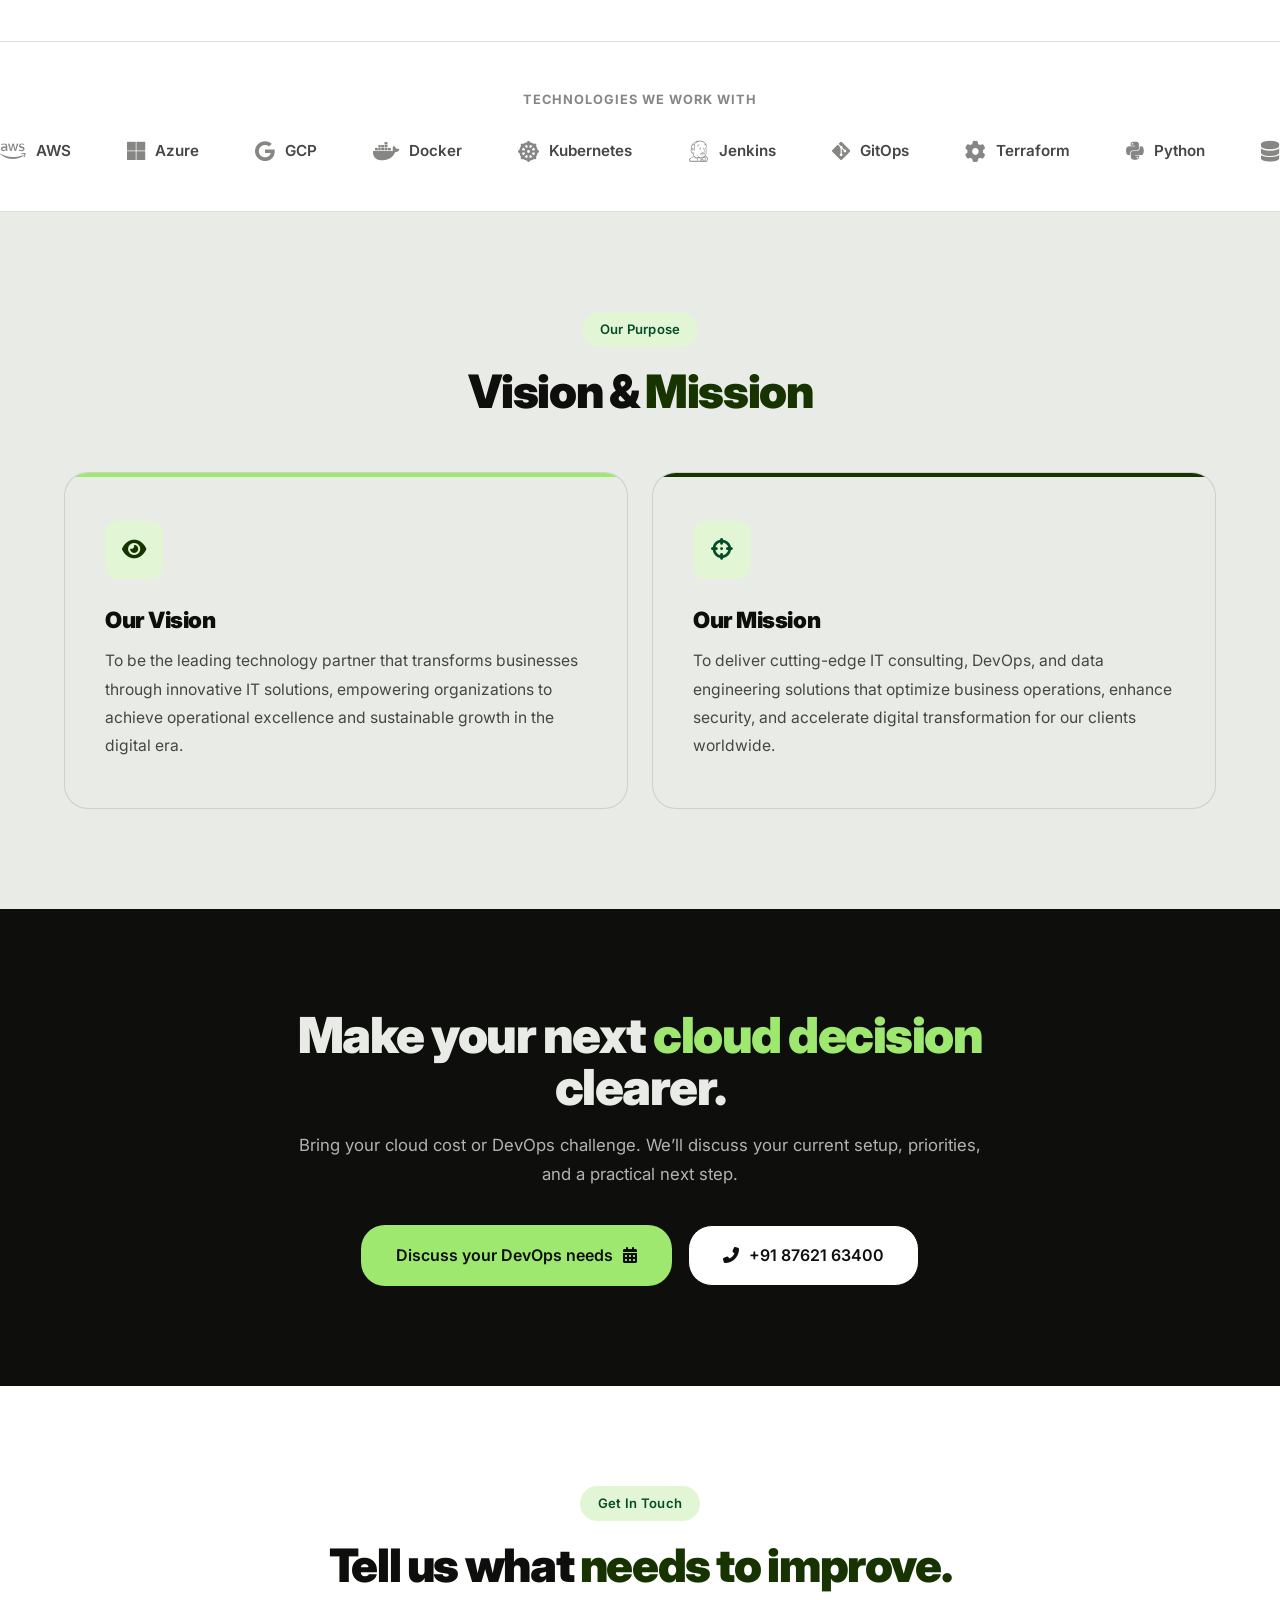
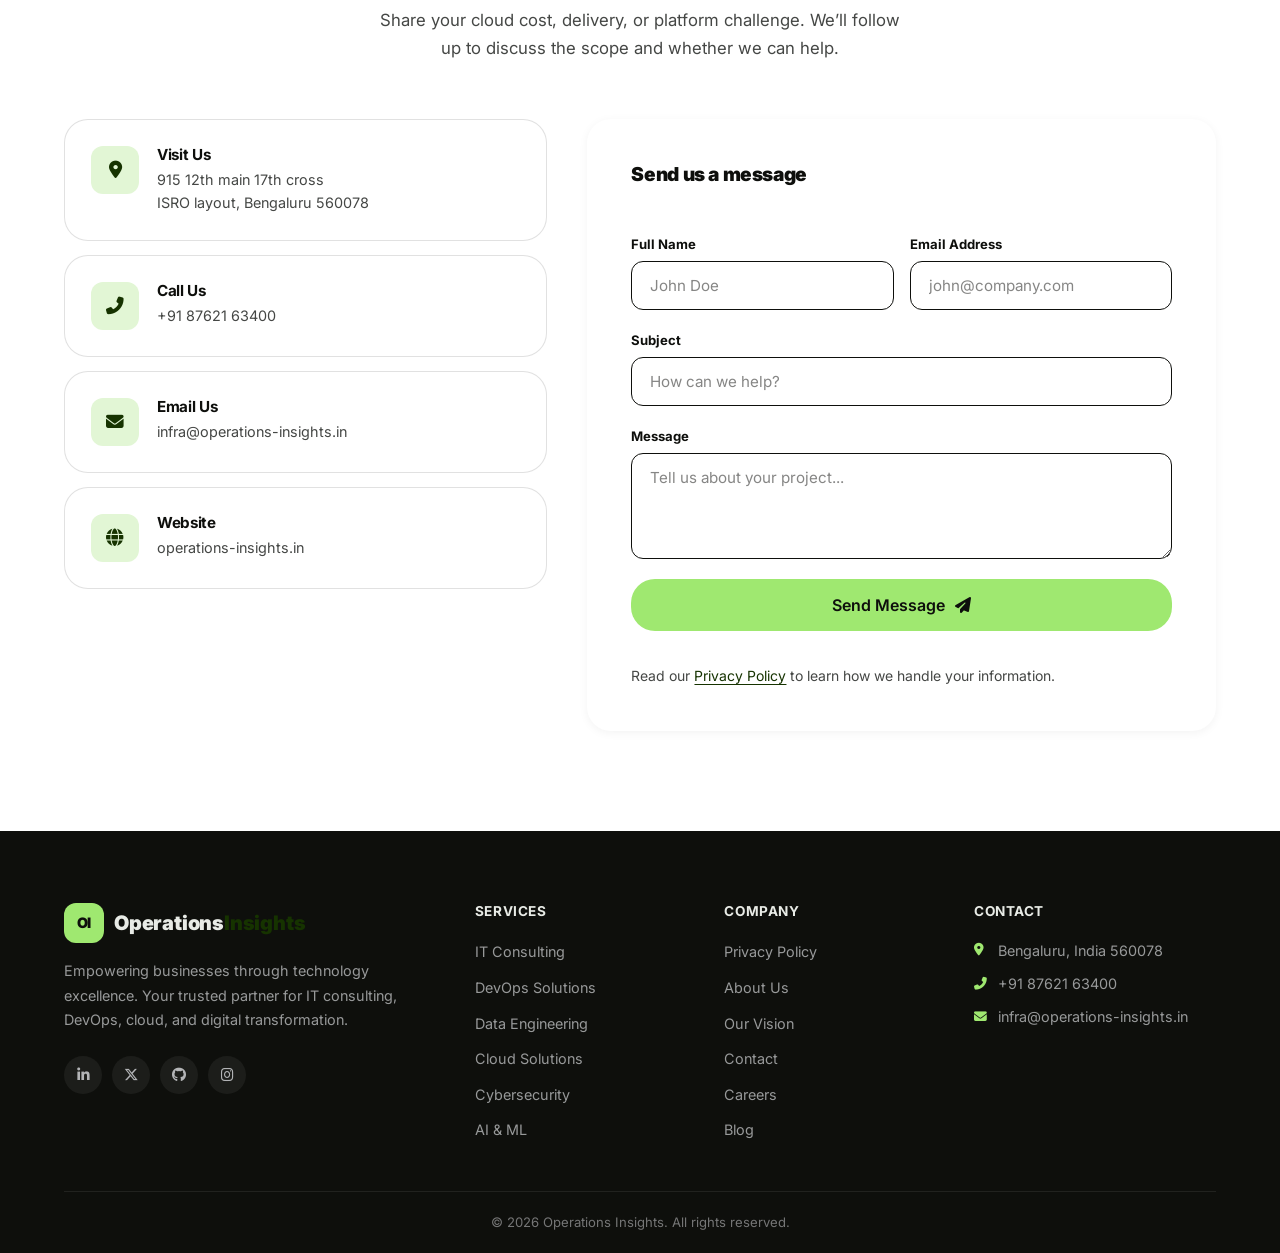
==== commit 02b540ce: "Update website contact phone number" ====
--- a/index.html
+++ b/index.html
@@ -61,7 +61,7 @@
         "logo": "https://www.operations-insights.in/logo.png",
         "contactPoint": {
             "@type": "ContactPoint",
-            "telephone": "+91-96118-86777",
+            "telephone": "+91-87621-63400",
             "contactType": "customer service",
             "email": "infra@operations-insights.in",
             "areaServed": "IN",
@@ -654,8 +654,8 @@
                     <a href="#contact" class="btn btn-primary btn-lg">
                         Discuss your DevOps needs <i class="fas fa-calendar-alt"></i>
                     </a>
-                    <a href="tel:+919611886777" class="btn btn-glass btn-lg">
-                        <i class="fas fa-phone-alt"></i> +91 96118 86777
+                    <a href="tel:+918762163400" class="btn btn-glass btn-lg">
+                        <i class="fas fa-phone-alt"></i> +91 87621 63400
                     </a>
                 </div>
             </div>
@@ -683,7 +683,7 @@
                         <div class="info-icon"><i class="fas fa-phone-alt"></i></div>
                         <div class="info-content">
                             <h4>Call Us</h4>
-                            <p><a href="tel:+919611886777">+91 96118 86777</a></p>
+                            <p><a href="tel:+918762163400">+91 87621 63400</a></p>
                         </div>
                     </div>
                     <div class="info-card">
@@ -775,7 +775,7 @@
                     <h4>Contact</h4>
                     <ul class="footer-contact-list">
                         <li><i class="fas fa-map-marker-alt"></i> Bengaluru, India 560078</li>
-                        <li><i class="fas fa-phone-alt"></i> +91 96118 86777</li>
+                        <li><i class="fas fa-phone-alt"></i> +91 87621 63400</li>
                         <li><i class="fas fa-envelope"></i> infra@operations-insights.in</li>
                     </ul>
                 </div>
